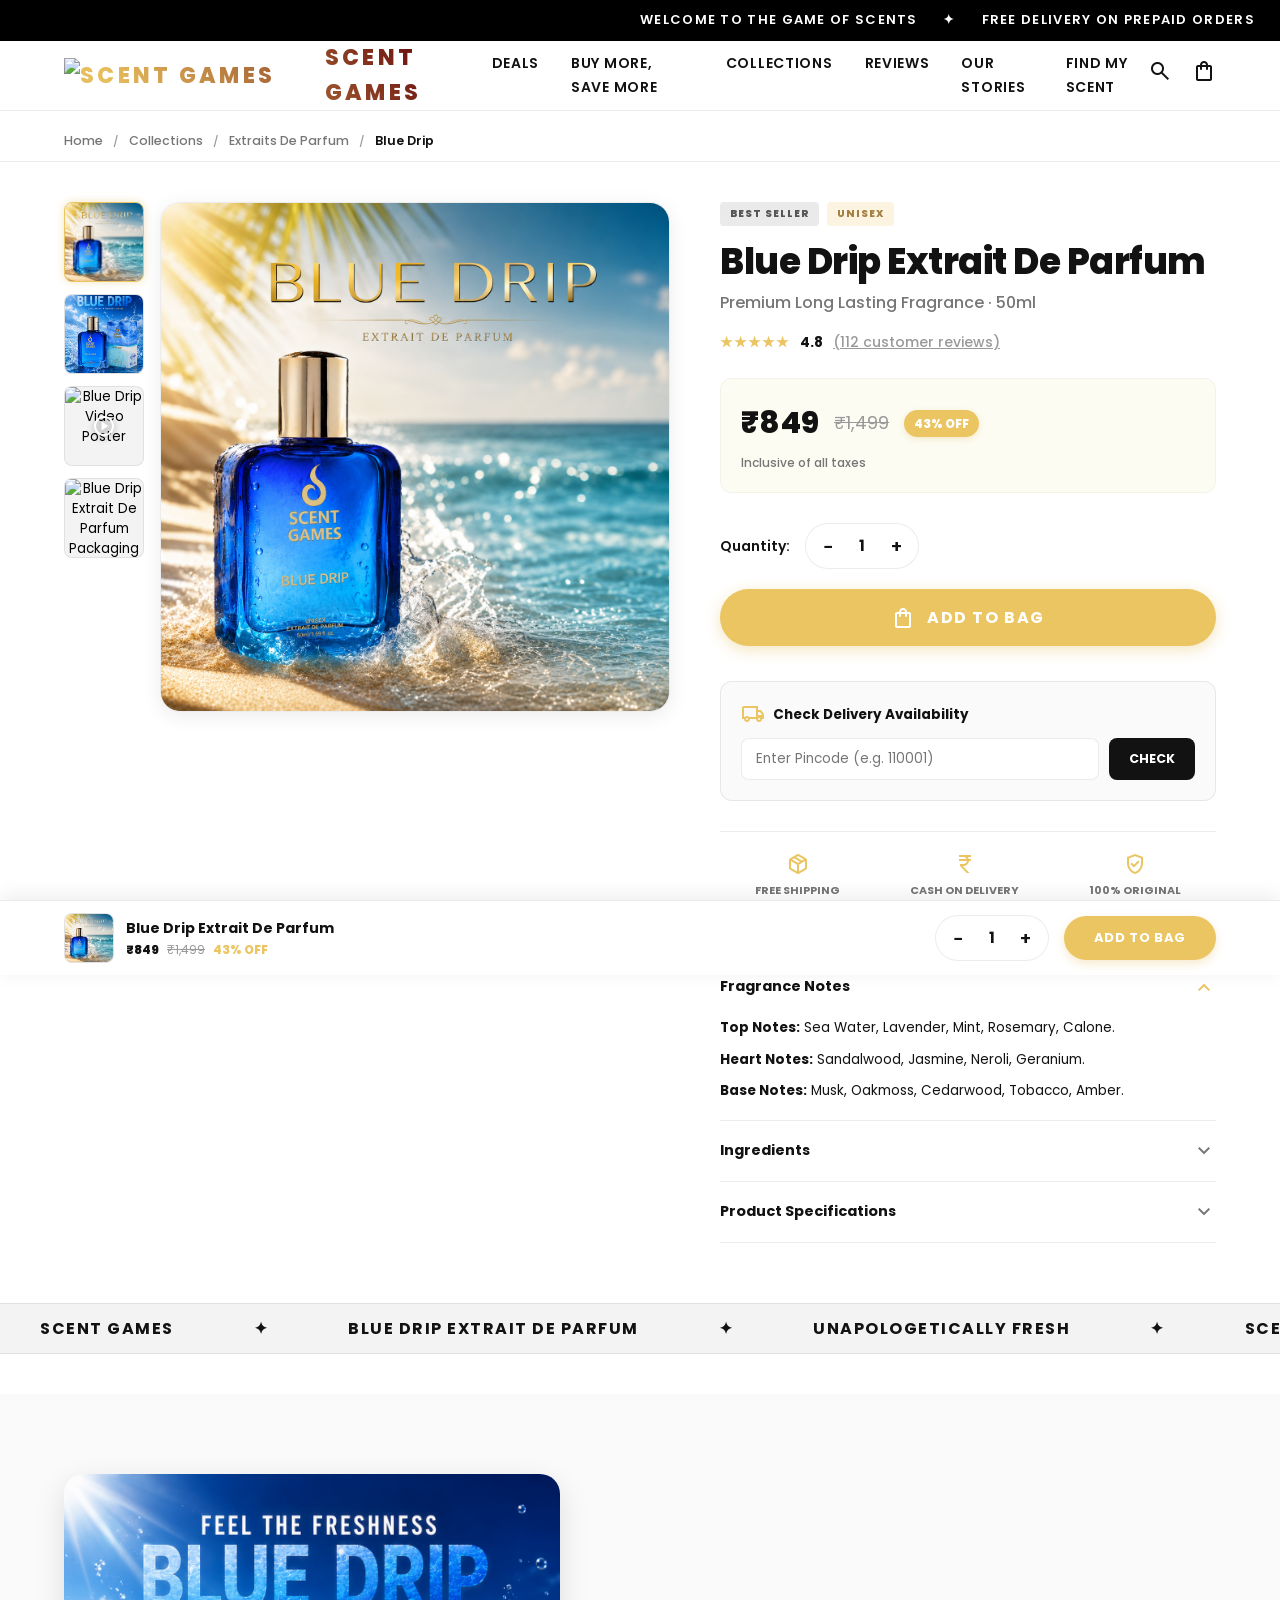
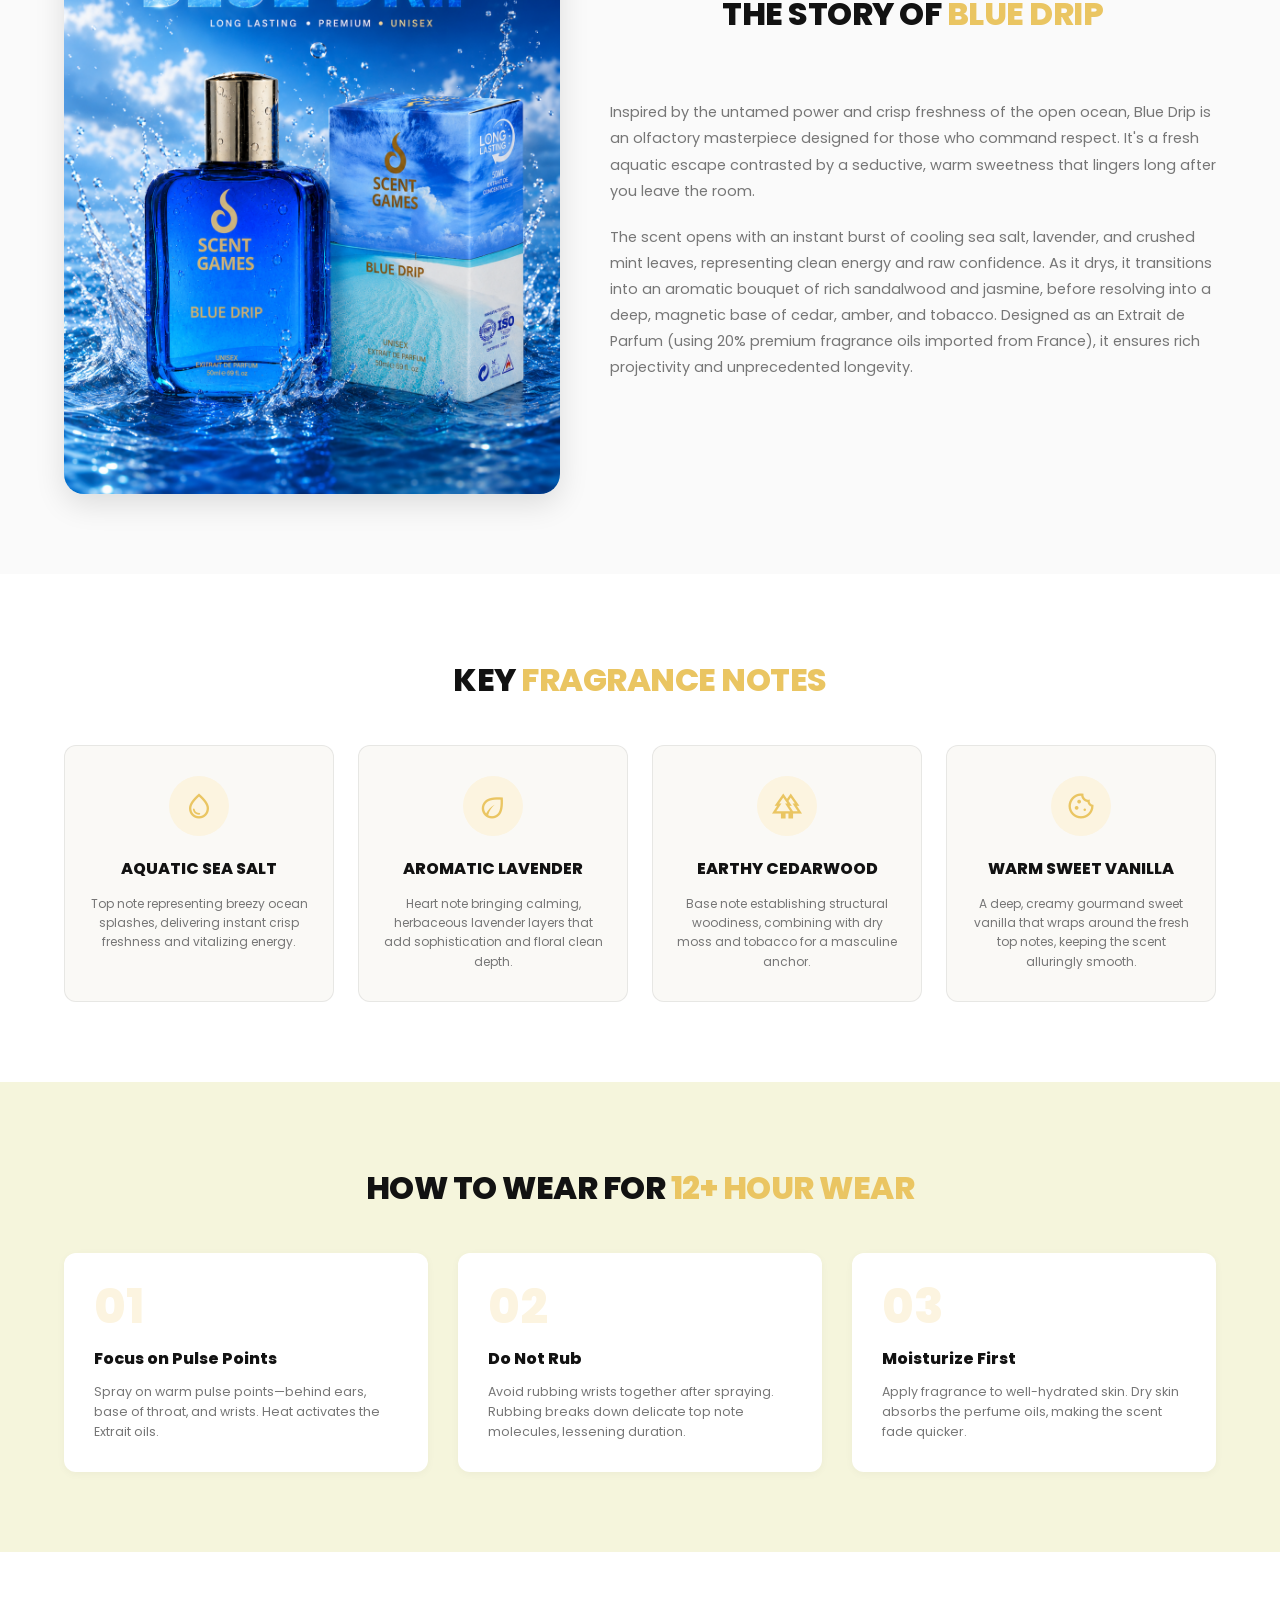
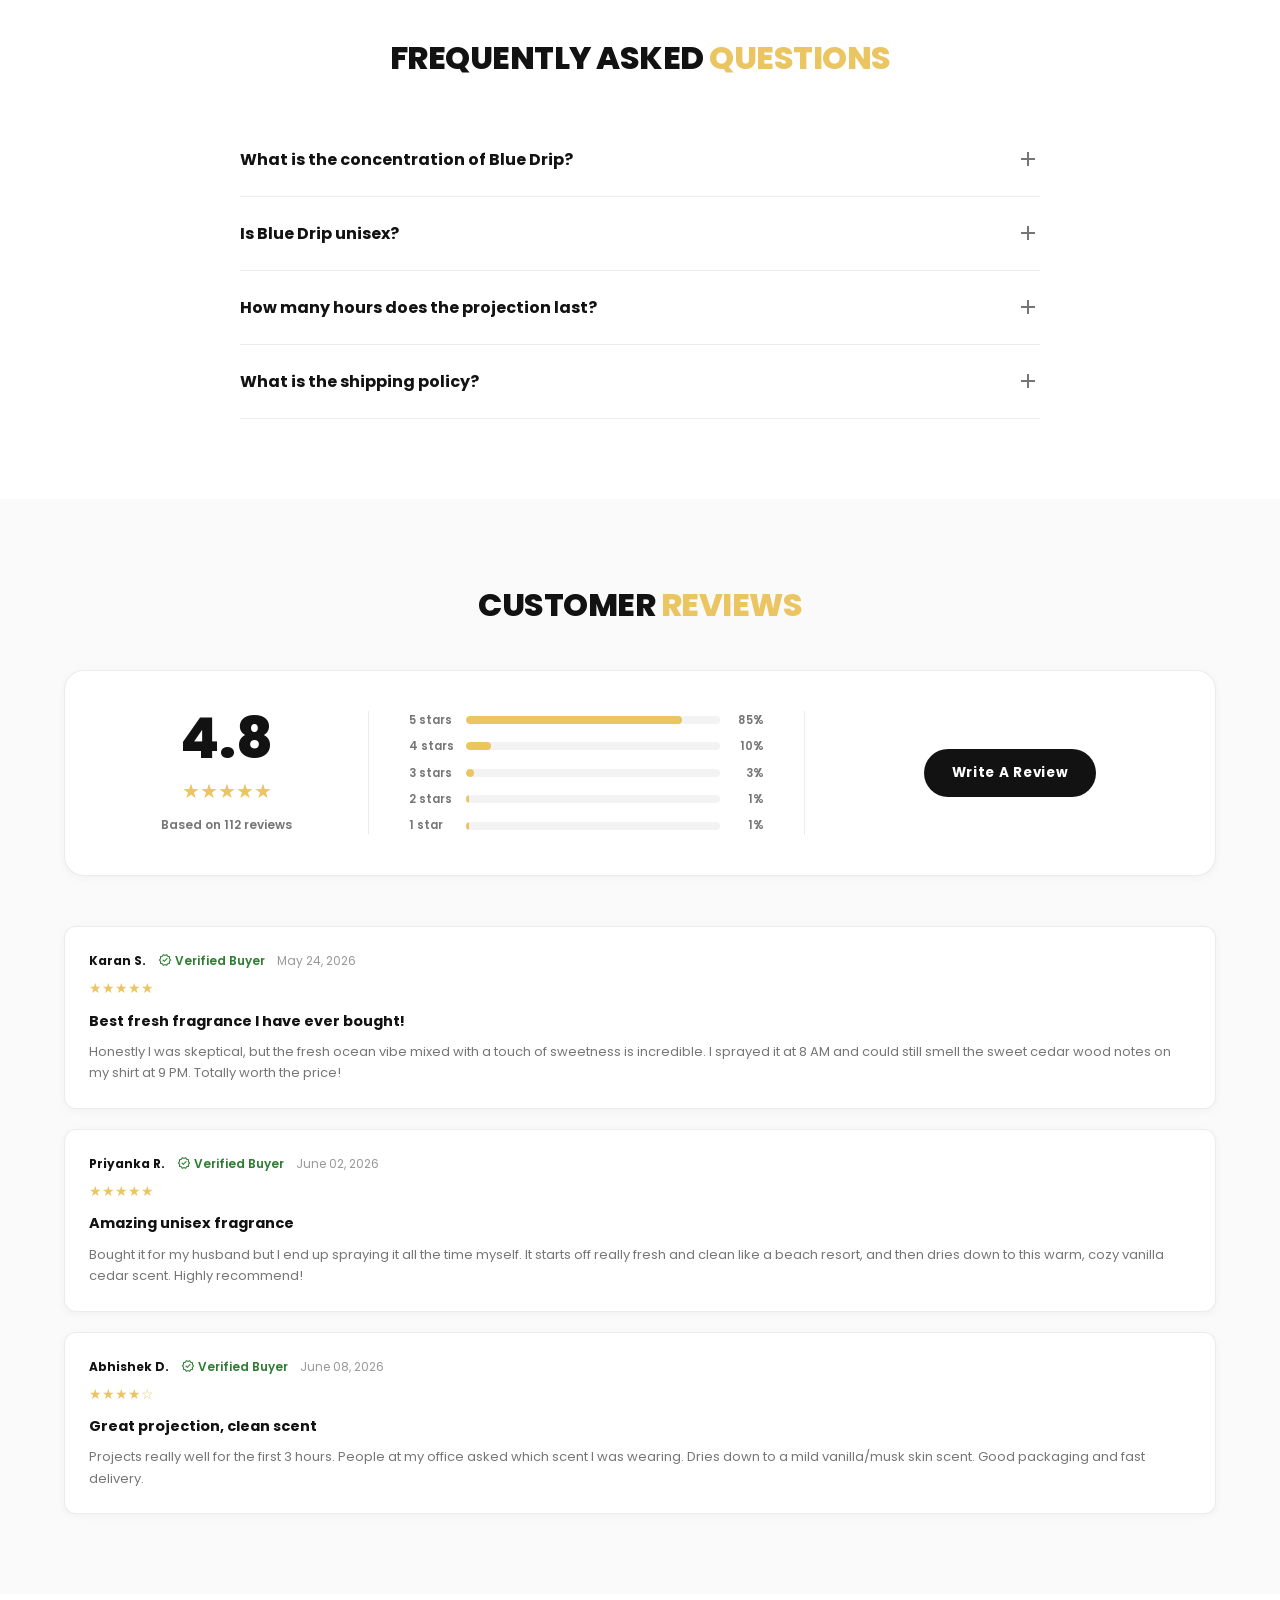
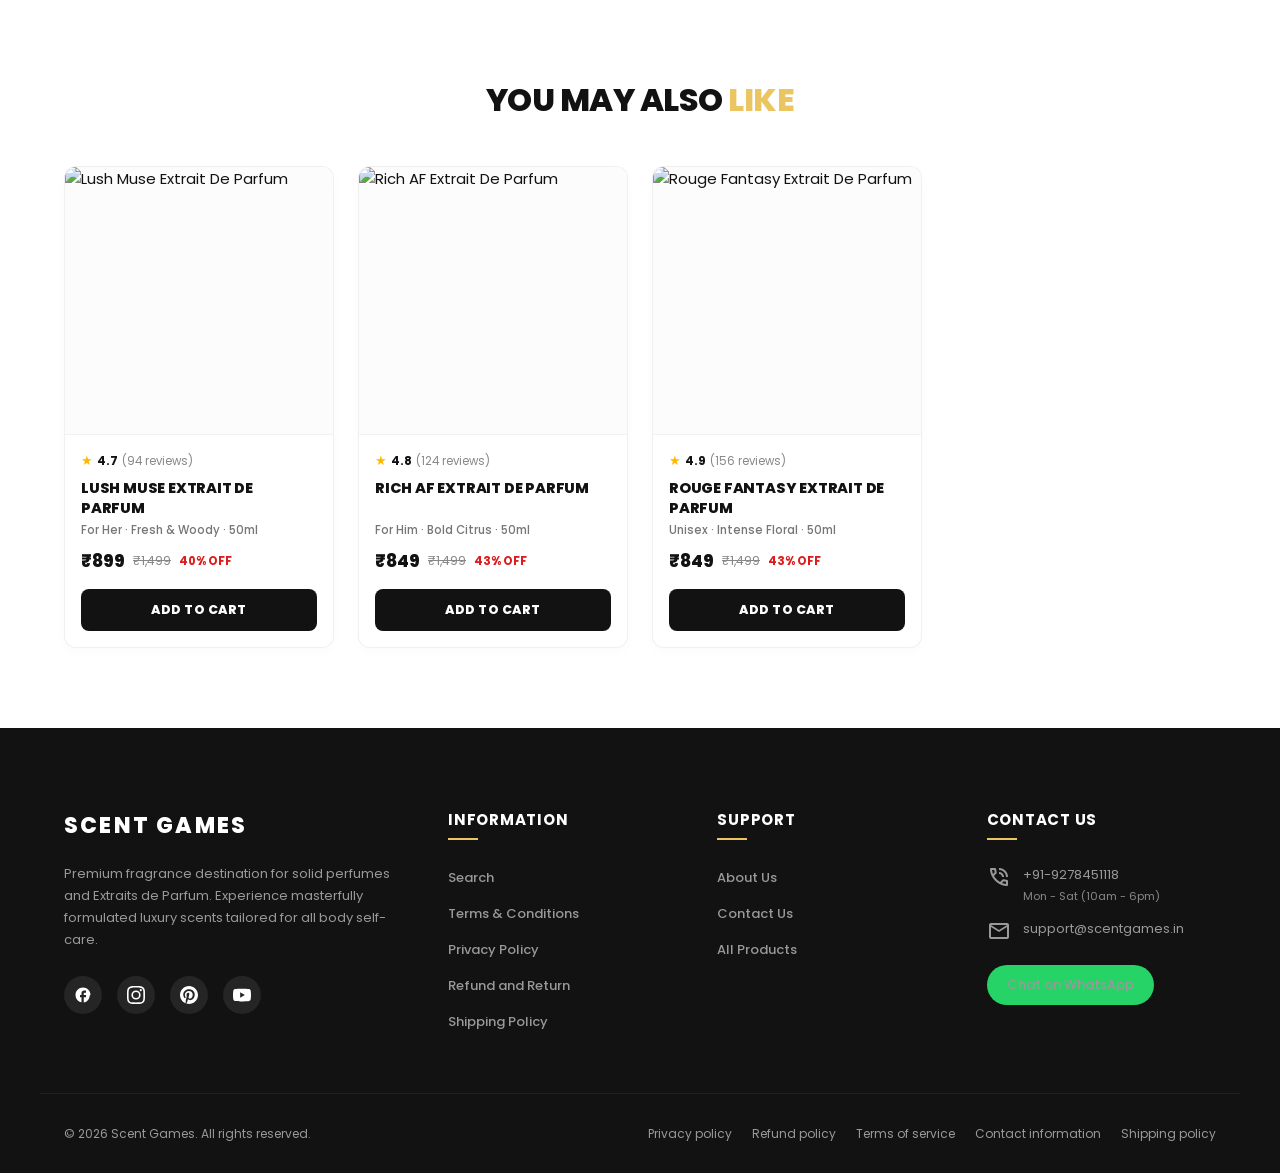
==== product-blue-drip.html @ 9a4683fb "Design individual product page for Blue Drip Extrait De Parfum" ====
<!DOCTYPE html>
<html lang="en">

<head>
  <meta charset="UTF-8">
  <meta name="viewport" content="width=device-width, initial-scale=1.0">
  <meta name="description"
    content="Blue Drip Extrait De Parfum - Fresh, aquatic notes layered on a warm vanilla backdrop. Discover premium unisex fragrances by Scent Games.">
  <title>Blue Drip Extrait De Parfum | Scent Games</title>

  <!-- Favicon -->
  <link rel="icon" type="image/png"
    href="https://scentgames.in/cdn/shop/files/Favicon.png?crop=center&height=32&v=1773319005&width=32">

  <!-- Stylesheets -->
  <link rel="stylesheet" href="index.css">

  <!-- Material Symbols Outlined -->
  <link
    href="https://fonts.googleapis.com/css2?family=Material+Symbols+Outlined:opsz,wght,FILL,GRAD@20..48,100..700,0..1,-50..200"
    rel="stylesheet" />
</head>

<body class="product-page-body">

  <!-- ── ANNOUNCEMENT BAR ─────────────────────────────────────────────────── -->
  <div class="announcement-bar">
    <div class="announcement-marquee">
      Welcome to The Game Of Scents &nbsp;&nbsp;&nbsp;&nbsp; ✦ &nbsp;&nbsp;&nbsp;&nbsp; Free delivery on prepaid orders
      &nbsp;&nbsp;&nbsp;&nbsp; ✦ &nbsp;&nbsp;&nbsp;&nbsp; Shop our Solid Perfumes and Extraits de Parfum now!
    </div>
  </div>

  <!-- ── HEADER ───────────────────────────────────────────────────────────── -->
  <header class="site-header">
    <div class="container header-container">
      <button class="menu-toggle" id="menu-toggle" aria-label="Toggle navigation">☰</button>

      <div class="logo">
        <a href="index.html">
          <img src="https://scentgames.in/cdn/shop/files/LOGO_1.png?v=1768311142" alt="Scent Games Logo"
            class="logo-img">
          Scent Games
        </a>
      </div>

      <nav class="main-nav" id="main-nav">
        <ul>
          <li><a href="index.html#deals" class="nav-link">Deals</a></li>
          <li><a href="index.html#bundle" class="nav-link">Buy More, Save More</a></li>
          <li><a href="index.html#collections" class="nav-link">Collections</a></li>
          <li><a href="index.html#testimonials" class="nav-link">Reviews</a></li>
          <li><a href="index.html#stories" class="nav-link">Our Stories</a></li>
          <li><a href="index.html#scent-finder" class="nav-link">Find My Scent</a></li>
        </ul>
      </nav>

      <div class="header-actions">
        <button class="header-action-btn" id="search-btn" aria-label="Search">
          <span class="material-symbols-outlined">search</span>
        </button>
        <button class="header-action-btn" id="cart-open-btn" aria-label="Open Cart">
          <span class="material-symbols-outlined">shopping_bag</span>
          <span class="cart-count-badge" id="cart-badge" style="display: none;">0</span>
        </button>
      </div>
    </div>
  </header>

  <main id="MainContent">

    <!-- ── BREADCRUMBS ──────────────────────────────────────────────────────── -->
    <div class="breadcrumbs-container">
      <div class="container">
        <ul class="breadcrumbs-list">
          <li><a href="index.html">Home</a></li>
          <li><span class="breadcrumbs-separator">/</span></li>
          <li><a href="index.html#collections">Collections</a></li>
          <li><span class="breadcrumbs-separator">/</span></li>
          <li><a href="index.html#collections">Extraits De Parfum</a></li>
          <li><span class="breadcrumbs-separator">/</span></li>
          <li class="active">Blue Drip</li>
        </ul>
      </div>
    </div>

    <!-- ── PRODUCT HERO SECTION ──────────────────────────────────────────────── -->
    <section class="product-hero-section section">
      <div class="container product-hero-grid">

        <!-- Left & Center: Media Gallery -->
        <div class="product-gallery">
          <!-- Thumbnails list -->
          <div class="gallery-thumbnails" id="gallery-thumbnails">
            <button class="thumbnail-btn active" data-media-type="image" data-src="assets/images/BLUE DRIP PRODUCT IMAGE.png" aria-label="Product Image View 1">
              <img src="assets/images/BLUE DRIP PRODUCT IMAGE.png" alt="Blue Drip Extrait De Parfum Main View">
            </button>
            <button class="thumbnail-btn" data-media-type="image" data-src="assets/images/BLUE DRIP INSTAGRAM.png" aria-label="Product Lifestyle View">
              <img src="assets/images/BLUE DRIP INSTAGRAM.png" alt="Blue Drip Lifestyle Render">
            </button>
            <button class="thumbnail-btn" data-media-type="video" data-src="assets/videos/Scent_Games(BlueDrip)commercial.mp4" aria-label="Product Video View">
              <span class="material-symbols-outlined video-play-badge">play_circle</span>
              <img src="https://scentgames.in/cdn/shop/files/34_400x400_crop_center.jpg?v=1777812440" alt="Blue Drip Video Poster">
            </button>
            <button class="thumbnail-btn" data-media-type="image" data-src="https://scentgames.in/cdn/shop/files/34_400x400_crop_center.jpg?v=1777812440" aria-label="Product Image View 2">
              <img src="https://scentgames.in/cdn/shop/files/34_400x400_crop_center.jpg?v=1777812440" alt="Blue Drip Extrait De Parfum Packaging">
            </button>
          </div>

          <!-- Main display area -->
          <div class="gallery-main-preview" id="gallery-preview-container">
            <img id="gallery-main-img" src="assets/images/BLUE DRIP PRODUCT IMAGE.png" alt="Blue Drip Extrait De Parfum Display">
            <video id="gallery-main-video" src="" muted loop playsinline controls style="display: none;"></video>
          </div>
        </div>

        <!-- Right: Product Purchase Details -->
        <div class="product-buy-details">
          <div class="product-badge-wrap">
            <span class="product-badge-tag">BEST SELLER</span>
            <span class="product-badge-tag product-badge-tag--accent">UNISEX</span>
          </div>

          <h1 class="product-main-title">Blue Drip Extrait De Parfum</h1>
          <p class="product-main-subtitle">Premium Long Lasting Fragrance · 50ml</p>

          <div class="product-rating-summary">
            <span class="stars">★★★★★</span>
            <span class="rating-score">4.8</span>
            <a href="#reviews" class="rating-count">(112 customer reviews)</a>
          </div>

          <div class="product-price-block">
            <div class="price-row">
              <span class="price-current">₹849</span>
              <span class="price-original">₹1,499</span>
              <span class="price-discount-tag">43% OFF</span>
            </div>
            <p class="price-taxes">Inclusive of all taxes</p>
          </div>

          <div class="product-add-actions">
            <div class="product-qty-selector">
              <span class="qty-label">Quantity:</span>
              <div class="quantity-selector">
                <button class="qty-btn" id="qty-dec" aria-label="Decrease quantity">−</button>
                <span class="qty-val" id="qty-value">1</span>
                <button class="qty-btn" id="qty-inc" aria-label="Increase quantity">+</button>
              </div>
            </div>

            <button type="button" class="product-cta-btn" id="main-add-to-bag">
              <span class="material-symbols-outlined">shopping_bag</span>
              <span>ADD TO BAG</span>
            </button>
          </div>

          <!-- Pincode Checker -->
          <div class="pincode-checker-widget">
            <h4 class="pincode-title">
              <span class="material-symbols-outlined">local_shipping</span>
              <span>Check Delivery Availability</span>
            </h4>
            <div class="pincode-input-row">
              <input type="text" id="pincode-input" placeholder="Enter Pincode (e.g. 110001)" maxlength="6" aria-label="Delivery Pincode">
              <button type="button" id="pincode-btn">CHECK</button>
            </div>
            <p class="pincode-feedback" id="pincode-message"></p>
          </div>

          <!-- Trust Badges -->
          <div class="product-trust-badges">
            <div class="trust-badge-item">
              <span class="material-symbols-outlined trust-badge-icon">package_2</span>
              <span class="trust-badge-text">Free Shipping</span>
            </div>
            <div class="trust-badge-item">
              <span class="material-symbols-outlined trust-badge-icon">currency_rupee</span>
              <span class="trust-badge-text">Cash on Delivery</span>
            </div>
            <div class="trust-badge-item">
              <span class="material-symbols-outlined trust-badge-icon">verified_user</span>
              <span class="trust-badge-text">100% Original</span>
            </div>
          </div>

          <!-- Detailed Product Accordions -->
          <div class="product-accordions-group">
            <!-- Accordion 1: Fragrance Profile -->
            <div class="product-accordion-item active" id="acc-profile">
              <button class="accordion-trigger" aria-expanded="true">
                <span>Fragrance Notes</span>
                <span class="material-symbols-outlined accordion-icon">expand_more</span>
              </button>
              <div class="accordion-content">
                <div class="notes-profile-list">
                  <div class="note-layer">
                    <strong>Top Notes:</strong> Sea Water, Lavender, Mint, Rosemary, Calone.
                  </div>
                  <div class="note-layer">
                    <strong>Heart Notes:</strong> Sandalwood, Jasmine, Neroli, Geranium.
                  </div>
                  <div class="note-layer">
                    <strong>Base Notes:</strong> Musk, Oakmoss, Cedarwood, Tobacco, Amber.
                  </div>
                </div>
              </div>
            </div>

            <!-- Accordion 2: Ingredients -->
            <div class="product-accordion-item" id="acc-ingredients">
              <button class="accordion-trigger" aria-expanded="false">
                <span>Ingredients</span>
                <span class="material-symbols-outlined accordion-icon">expand_more</span>
              </button>
              <div class="accordion-content">
                <p>Alcohol Denat., Aqua (Water), Parfum (Fragrance), Linalool, Limonene, Benzyl Salicylate, Alpha-Isomethyl Ionone, Citral, Geraniol, Citronellol, Coumarin. Concentration: 20% Pure Oil Blend.</p>
              </div>
            </div>

            <!-- Accordion 3: Product Details & Specs -->
            <div class="product-accordion-item" id="acc-details">
              <button class="accordion-trigger" aria-expanded="false">
                <span>Product Specifications</span>
                <span class="material-symbols-outlined accordion-icon">expand_more</span>
              </button>
              <div class="accordion-content">
                <table class="specs-table">
                  <tr>
                    <th>Volume</th>
                    <td>50 ml</td>
                  </tr>
                  <tr>
                    <th>Concentration</th>
                    <td>Extrait De Parfum</td>
                  </tr>
                  <tr>
                    <th>Longevity</th>
                    <td>Up to 12 hours (High Projection)</td>
                  </tr>
                  <tr>
                    <th>Formulation</th>
                    <td>Cruelty-Free, Paraben-Free, Imported Fragrance Oils</td>
                  </tr>
                </table>
              </div>
            </div>
          </div>

        </div>

      </div>
    </section>

    <!-- ── INFINITE RUNNING TICKER ─────────────────────────────────────────── -->
    <div class="deals-ticker product-marquee-ticker">
      <div class="deals-ticker__track">
        <span>SCENT GAMES</span>
        <span>✦</span>
        <span>BLUE DRIP EXTRAIT DE PARFUM</span>
        <span>✦</span>
        <span>UNAPOLOGETICALLY FRESH</span>
        <span>✦</span>
        <span>SCENT GAMES</span>
        <span>✦</span>
        <span>BLUE DRIP EXTRAIT DE PARFUM</span>
        <span>✦</span>
        <span>UNAPOLOGETICALLY FRESH</span>
        <span>✦</span>
        <span>SCENT GAMES</span>
        <span>✦</span>
        <span>BLUE DRIP EXTRAIT DE PARFUM</span>
        <span>✦</span>
        <span>UNAPOLOGETICALLY FRESH</span>
      </div>
    </div>

    <!-- ── PRODUCT STORY / DESCRIPTION ──────────────────────────────────────── -->
    <section class="product-story-section section">
      <div class="container story-content-grid">
        <div class="story-image-wrap">
          <img src="assets/images/BLUE DRIP INSTAGRAM.png" alt="Blue Drip Story Inspiration">
        </div>
        <div class="story-text-wrap">
          <h2 class="section-title text-left">THE STORY OF <span class="title-highlight">BLUE DRIP</span></h2>
          <p class="story-p">Inspired by the untamed power and crisp freshness of the open ocean, Blue Drip is an olfactory masterpiece designed for those who command respect. It's a fresh aquatic escape contrasted by a seductive, warm sweetness that lingers long after you leave the room.</p>
          <p class="story-p">The scent opens with an instant burst of cooling sea salt, lavender, and crushed mint leaves, representing clean energy and raw confidence. As it drys, it transitions into an aromatic bouquet of rich sandalwood and jasmine, before resolving into a deep, magnetic base of cedar, amber, and tobacco. Designed as an Extrait de Parfum (using 20% premium fragrance oils imported from France), it ensures rich projectivity and unprecedented longevity.</p>
        </div>
      </div>
    </section>

    <!-- ── KEY NOTES SHOWCASE ────────────────────────────────────────────── -->
    <section class="key-notes-section section">
      <div class="container">
        <h2 class="section-title">KEY <span class="title-highlight">FRAGRANCE NOTES</span></h2>
        <div class="key-notes-grid">
          <!-- Note 1 -->
          <div class="key-note-card">
            <div class="note-icon-wrap">
              <span class="material-symbols-outlined">water_drop</span>
            </div>
            <h3 class="note-title">Aquatic Sea Salt</h3>
            <p class="note-desc">Top note representing breezy ocean splashes, delivering instant crisp freshness and vitalizing energy.</p>
          </div>
          <!-- Note 2 -->
          <div class="key-note-card">
            <div class="note-icon-wrap">
              <span class="material-symbols-outlined">eco</span>
            </div>
            <h3 class="note-title">Aromatic Lavender</h3>
            <p class="note-desc">Heart note bringing calming, herbaceous lavender layers that add sophistication and floral clean depth.</p>
          </div>
          <!-- Note 3 -->
          <div class="key-note-card">
            <div class="note-icon-wrap">
              <span class="material-symbols-outlined">forest</span>
            </div>
            <h3 class="note-title">Earthy Cedarwood</h3>
            <p class="note-desc">Base note establishing structural woodiness, combining with dry moss and tobacco for a masculine anchor.</p>
          </div>
          <!-- Note 4 -->
          <div class="key-note-card">
            <div class="note-icon-wrap">
              <span class="material-symbols-outlined">cookie</span>
            </div>
            <h3 class="note-title">Warm Sweet Vanilla</h3>
            <p class="note-desc">A deep, creamy gourmand sweet vanilla that wraps around the fresh top notes, keeping the scent alluringly smooth.</p>
          </div>
        </div>
      </div>
    </section>

    <!-- ── HOW TO USE & SPRAY GUIDE ────────────────────────────────────────── -->
    <section class="how-to-use-section section">
      <div class="container">
        <h2 class="section-title">HOW TO WEAR FOR <span class="title-highlight">12+ HOUR WEAR</span></h2>
        <div class="how-to-use-grid">
          <div class="step-card">
            <div class="step-number">01</div>
            <h3 class="step-title">Focus on Pulse Points</h3>
            <p class="step-desc">Spray on warm pulse points—behind ears, base of throat, and wrists. Heat activates the Extrait oils.</p>
          </div>
          <div class="step-card">
            <div class="step-number">02</div>
            <h3 class="step-title">Do Not Rub</h3>
            <p class="step-desc">Avoid rubbing wrists together after spraying. Rubbing breaks down delicate top note molecules, lessening duration.</p>
          </div>
          <div class="step-card">
            <div class="step-number">03</div>
            <h3 class="step-title">Moisturize First</h3>
            <p class="step-desc">Apply fragrance to well-hydrated skin. Dry skin absorbs the perfume oils, making the scent fade quicker.</p>
          </div>
        </div>
      </div>
    </section>

    <!-- ── FAQ SECTION ──────────────────────────────────────────────────────── -->
    <section class="product-faq-section section">
      <div class="container">
        <h2 class="section-title">FREQUENTLY ASKED <span class="title-highlight">QUESTIONS</span></h2>

        <div class="product-faq-list">
          <div class="faq-item">
            <button class="faq-trigger">
              <span>What is the concentration of Blue Drip?</span>
              <span class="material-symbols-outlined faq-icon">add</span>
            </button>
            <div class="faq-answer">
              <p>Blue Drip is formulated as an **Extrait De Parfum** containing 20% pure fragrance oils imported from France. This is the highest concentration available, making it far longer-lasting than standard Eau de Toilette (EDT) or Eau de Parfum (EDP).</p>
            </div>
          </div>

          <div class="faq-item">
            <button class="faq-trigger">
              <span>Is Blue Drip unisex?</span>
              <span class="material-symbols-outlined faq-icon">add</span>
            </button>
            <div class="faq-answer">
              <p>Yes, absolutely. Blue Drip features a vibrant aquatic and fresh citrus top layer combined with sweet vanilla and cedarwood bases. This perfect balance makes it extremely versatile and attractive on all genders.</p>
            </div>
          </div>

          <div class="faq-item">
            <button class="faq-trigger">
              <span>How many hours does the projection last?</span>
              <span class="material-symbols-outlined faq-icon">add</span>
            </button>
            <div class="faq-answer">
              <p>Blue Drip has a bold, strong projection for the first 3 to 4 hours, leaving a pleasant scent trail (sillage). After that, it transitions into an intimate, warm skin scent that remains noticeable for up to 12+ hours.</p>
            </div>
          </div>

          <div class="faq-item">
            <button class="faq-trigger">
              <span>What is the shipping policy?</span>
              <span class="material-symbols-outlined faq-icon">add</span>
            </button>
            <div class="faq-answer">
              <p>We provide **free shipping on all prepaid orders** across India. Cash on delivery (COD) is also available. Orders are typically shipped within 24 hours from our warehouse in Uttar Pradesh and delivered in 3 to 7 business days.</p>
            </div>
          </div>
        </div>
      </div>
    </section>

    <!-- ── CUSTOMER REVIEWS ─────────────────────────────────────────────────── -->
    <section class="product-reviews-section section" id="reviews">
      <div class="container">
        <h2 class="section-title">Customer <span class="title-highlight">Reviews</span></h2>

        <div class="reviews-summary-block">
          <div class="reviews-summary-left">
            <h3 class="summary-score">4.8</h3>
            <div class="summary-stars">★★★★★</div>
            <span class="summary-text">Based on 112 reviews</span>
          </div>

          <div class="reviews-summary-center">
            <!-- Histogram -->
            <div class="histogram-row">
              <span class="stars-label">5 stars</span>
              <div class="histogram-bar"><div class="histogram-fill" style="width: 85%;"></div></div>
              <span class="percent-label">85%</span>
            </div>
            <div class="histogram-row">
              <span class="stars-label">4 stars</span>
              <div class="histogram-bar"><div class="histogram-fill" style="width: 10%;"></div></div>
              <span class="percent-label">10%</span>
            </div>
            <div class="histogram-row">
              <span class="stars-label">3 stars</span>
              <div class="histogram-bar"><div class="histogram-fill" style="width: 3%;"></div></div>
              <span class="percent-label">3%</span>
            </div>
            <div class="histogram-row">
              <span class="stars-label">2 stars</span>
              <div class="histogram-bar"><div class="histogram-fill" style="width: 1%;"></div></div>
              <span class="percent-label">1%</span>
            </div>
            <div class="histogram-row">
              <span class="stars-label">1 star</span>
              <div class="histogram-bar"><div class="histogram-fill" style="width: 1%;"></div></div>
              <span class="percent-label">1%</span>
            </div>
          </div>

          <div class="reviews-summary-right">
            <button type="button" class="write-review-btn" onclick="alert('Thank you! Review submissions are currently closed.')">Write A Review</button>
          </div>
        </div>

        <div class="reviews-list">
          <!-- Review 1 -->
          <div class="review-item-card">
            <div class="review-meta">
              <span class="review-author">Karan S.</span>
              <span class="verified-badge"><span class="material-symbols-outlined">verified</span> Verified Buyer</span>
              <span class="review-date">May 24, 2026</span>
            </div>
            <div class="review-stars">★★★★★</div>
            <h4 class="review-title">Best fresh fragrance I have ever bought!</h4>
            <p class="review-body">Honestly I was skeptical, but the fresh ocean vibe mixed with a touch of sweetness is incredible. I sprayed it at 8 AM and could still smell the sweet cedar wood notes on my shirt at 9 PM. Totally worth the price!</p>
          </div>

          <!-- Review 2 -->
          <div class="review-item-card">
            <div class="review-meta">
              <span class="review-author">Priyanka R.</span>
              <span class="verified-badge"><span class="material-symbols-outlined">verified</span> Verified Buyer</span>
              <span class="review-date">June 02, 2026</span>
            </div>
            <div class="review-stars">★★★★★</div>
            <h4 class="review-title">Amazing unisex fragrance</h4>
            <p class="review-body">Bought it for my husband but I end up spraying it all the time myself. It starts off really fresh and clean like a beach resort, and then dries down to this warm, cozy vanilla cedar scent. Highly recommend!</p>
          </div>

          <!-- Review 3 -->
          <div class="review-item-card">
            <div class="review-meta">
              <span class="review-author">Abhishek D.</span>
              <span class="verified-badge"><span class="material-symbols-outlined">verified</span> Verified Buyer</span>
              <span class="review-date">June 08, 2026</span>
            </div>
            <div class="review-stars">★★★★☆</div>
            <h4 class="review-title">Great projection, clean scent</h4>
            <p class="review-body">Projects really well for the first 3 hours. People at my office asked which scent I was wearing. Dries down to a mild vanilla/musk skin scent. Good packaging and fast delivery.</p>
          </div>
        </div>

      </div>
    </section>

    <!-- ── RECOMMENDED / RELATED PRODUCTS ───────────────────────────────────── -->
    <section class="related-products-section section">
      <div class="container">
        <h2 class="section-title">YOU MAY ALSO <span class="title-highlight">LIKE</span></h2>

        <div class="products-grid">
          <!-- Product 1: Lush Muse -->
          <div class="product-card" data-product-id="single-lush-muse">
            <div class="product-card__img-wrap">
              <img src="https://scentgames.in/cdn/shop/files/55_400x400_crop_center.jpg?v=1777812439"
                alt="Lush Muse Extrait De Parfum">
              <img src="assets/images/LUSH MUSE PRODUCT IMAGE.png" alt="Lush Muse Product Image" class="hover-img">
            </div>
            <div class="product-card__details">
              <div class="product-card__rating">
                <span class="star-icon">★</span>
                <span class="rating-value">4.7</span>
                <span class="rating-count">(94 reviews)</span>
              </div>
              <h3 class="product-card__title"><a href="index.html">Lush Muse Extrait De Parfum</a></h3>
              <p class="product-card__subtitle">For Her · Fresh & Woody · 50ml</p>
              <div class="product-card__price-row">
                <span class="price-current">₹899</span>
                <span class="price-original">₹1,499</span>
                <span class="price-discount">40% OFF</span>
              </div>
              <button type="button" class="product-card__add-btn" data-id="single-lush-muse"
                data-title="LUSH MUSE Extrait De Parfum For Her - 50ml" data-price="899"
                data-img="https://scentgames.in/cdn/shop/files/55_400x400_crop_center.jpg?v=1777812439">
                ADD TO CART
              </button>
            </div>
          </div>

          <!-- Product 2: Rich AF -->
          <div class="product-card" data-product-id="single-rich-af">
            <div class="product-card__img-wrap">
              <img src="https://scentgames.in/cdn/shop/files/69_400x400_crop_center.jpg?v=1777812440"
                alt="Rich AF Extrait De Parfum">
              <img src="assets/images/RICH AF PRODUCT IMAGE.png" alt="Rich AF Product Image" class="hover-img">
            </div>
            <div class="product-card__details">
              <div class="product-card__rating">
                <span class="star-icon">★</span>
                <span class="rating-value">4.8</span>
                <span class="rating-count">(124 reviews)</span>
              </div>
              <h3 class="product-card__title"><a href="index.html">Rich AF Extrait De Parfum</a></h3>
              <p class="product-card__subtitle">For Him · Bold Citrus · 50ml</p>
              <div class="product-card__price-row">
                <span class="price-current">₹849</span>
                <span class="price-original">₹1,499</span>
                <span class="price-discount">43% OFF</span>
              </div>
              <button type="button" class="product-card__add-btn" data-id="single-rich-af"
                data-title="Rich AF Extrait De Parfum for Him - 50ml" data-price="849"
                data-img="https://scentgames.in/cdn/shop/files/69_400x400_crop_center.jpg?v=1777812440">
                ADD TO CART
              </button>
            </div>
          </div>

          <!-- Product 3: Rouge Fantasy -->
          <div class="product-card" data-product-id="single-rouge-fantasy">
            <div class="product-card__img-wrap">
              <img src="https://scentgames.in/cdn/shop/files/48_400x400_crop_center.jpg?v=1777812073"
                alt="Rouge Fantasy Extrait De Parfum">
              <img src="assets/images/ROUGE FANTASY PRODUCT IMAGE.png" alt="Rouge Fantasy Product Image" class="hover-img">
            </div>
            <div class="product-card__details">
              <div class="product-card__rating">
                <span class="star-icon">★</span>
                <span class="rating-value">4.9</span>
                <span class="rating-count">(156 reviews)</span>
              </div>
              <h3 class="product-card__title"><a href="index.html">Rouge Fantasy Extrait De Parfum</a></h3>
              <p class="product-card__subtitle">Unisex · Intense Floral · 50ml</p>
              <div class="product-card__price-row">
                <span class="price-current">₹849</span>
                <span class="price-original">₹1,499</span>
                <span class="price-discount">43% OFF</span>
              </div>
              <button type="button" class="product-card__add-btn" data-id="single-rouge-fantasy"
                data-title="Rouge Fantasy Extrait De Parfum for Unisex – 50ml" data-price="849"
                data-img="https://scentgames.in/cdn/shop/files/48_400x400_crop_center.jpg?v=1777812073">
                ADD TO CART
              </button>
            </div>
          </div>
        </div>

      </div>
    </section>

  </main>

  <!-- ── STICKY BOTTOM BUY BAR ────────────────────────────────────────────── -->
  <div class="sticky-bottom-buy-bar" id="sticky-bottom-bar">
    <div class="container sticky-bar-flex">
      <div class="sticky-bar-info">
        <img class="sticky-bar-img" src="assets/images/BLUE DRIP PRODUCT IMAGE.png" alt="Blue Drip Extrait">
        <div class="sticky-bar-meta">
          <h4 class="sticky-bar-title">Blue Drip Extrait De Parfum</h4>
          <div class="sticky-bar-price-row">
            <span class="sticky-price">₹849</span>
            <span class="sticky-original">₹1,499</span>
            <span class="sticky-discount">43% OFF</span>
          </div>
        </div>
      </div>
      <div class="sticky-bar-actions">
        <div class="quantity-selector">
          <button class="qty-btn" id="sticky-qty-dec">−</button>
          <span class="qty-val" id="sticky-qty-value">1</span>
          <button class="qty-btn" id="sticky-qty-inc">+</button>
        </div>
        <button class="sticky-add-btn" id="sticky-add-to-bag">
          ADD TO BAG
        </button>
      </div>
    </div>
  </div>

  <!-- ── CART DRAWER MODAL ────────────────────────────────────────────────── -->
  <div class="cart-drawer-overlay" id="cart-drawer-overlay"></div>

  <div class="cart-drawer" id="cart-drawer">
    <div class="cart-drawer-header">
      <h3 class="cart-drawer-title">Shopping Bag</h3>
      <button class="cart-drawer-close" id="cart-drawer-close">✕</button>
    </div>
    <div class="cart-drawer-body" id="cart-drawer-body">
      <!-- Injected dynamically by index.js -->
    </div>
    <div class="cart-drawer-footer">
      <div class="cart-summary-row">
        <span>Subtotal</span>
        <span class="cart-summary-total" id="cart-subtotal">₹0</span>
      </div>
      <button class="cart-checkout-btn" id="cart-checkout-btn" disabled>Check Out</button>
    </div>
  </div>

  <!-- ── FLOATING SCROLL TO TOP BUTTON ────────────────────────────────────── -->
  <button class="scroll-top-btn" id="scroll-top-btn" aria-label="Scroll to top">↑</button>

  <!-- ── SITE FOOTER ──────────────────────────────────────────────────────── -->
  <footer class="site-footer">
    <div class="container footer-grid">
      <!-- Col 1 -->
      <div class="footer-brand">
        <h2>Scent Games</h2>
        <p>Premium fragrance destination for solid perfumes and Extraits de Parfum. Experience masterfully formulated
          luxury scents tailored for all body self-care.</p>
        <div class="footer-social-links">
          <a href="https://facebook.com/ownthemoment" target="_blank" rel="noopener" class="footer-social-icon"
            aria-label="Facebook">
            <svg xmlns="http://www.w3.org/2000/svg" viewBox="0 0 24 24" width="18" height="18" fill="currentColor">
              <path
                d="M22 12c0-5.52-4.48-10-10-10S2 6.48 2 12c0 4.84 3.44 8.87 8 9.8V15H8v-3h2V9.5C10 7.57 11.57 6 13.5 6H16v3h-2c-.55 0-1 .45-1 1v2h3v3h-3v6.95c4.56-.93 8-4.96 8-9.75z" />
            </svg>
          </a>
          <a href="https://www.instagram.com/social.scentgames/" target="_blank" rel="noopener"
            class="footer-social-icon" aria-label="Instagram">
            <svg xmlns="http://www.w3.org/2000/svg" viewBox="0 0 24 24" width="18" height="18" fill="currentColor">
              <path
                d="M12 2.163c3.204 0 3.584.012 4.85.07 3.252.148 4.771 1.691 4.919 4.919.058 1.265.069 1.645.069 4.849 0 3.205-.012 3.584-.069 4.849-.149 3.225-1.664 4.771-4.919 4.919-1.266.058-1.644.07-4.85.07-3.204 0-3.584-.012-4.849-.07-3.26-.149-4.771-1.699-4.919-4.92-.058-1.265-.07-1.644-.07-4.849 0-3.204.013-3.583.07-4.849.149-3.227 1.664-4.771 4.919-4.919 1.266-.057 1.645-.069 4.849-.069zM12 0C8.741 0 8.333.014 7.053.072 2.695.272.273 2.69.073 7.051.014 8.333 0 8.741 0 12c0 3.259.014 3.668.072 4.948.2 4.358 2.618 6.78 6.98 6.98 1.281.058 1.689.072 4.948.072 3.259 0 3.668-.014 4.948-.072 4.354-.2 6.782-2.618 6.979-6.98.059-1.28.073-1.689.073-4.948 0-3.259-.014-3.667-.072-4.947-.196-4.354-2.617-6.78-6.979-6.98C15.668.014 15.259 0 12 0zm0 5.838a6.162 6.162 0 1 0 0 12.324 6.162 6.162 0 0 0 0-12.324zM12 16a4 4 0 1 1 0-8 4 4 0 0 1 0 8zm6.406-11.845a1.44 1.44 0 1 0 0 2.881 1.44 1.44 0 0 0 0-2.881z" />
            </svg>
          </a>
          <a href="https://pinterest.com/scentgames" target="_blank" rel="noopener" class="footer-social-icon"
            aria-label="Pinterest">
            <svg xmlns="http://www.w3.org/2000/svg" viewBox="0 0 24 24" width="18" height="18" fill="currentColor">
              <path
                d="M12.017 0C5.396 0 .029 5.367.029 11.987c0 5.079 3.158 9.41 7.61 11.162-.105-.949-.199-2.403.041-3.439.219-.937 1.406-5.957 1.406-5.957s-.359-.72-.359-1.781c0-1.663.967-2.907 2.17-2.907 1.025 0 1.522.771 1.522 1.697 0 1.03-.656 2.576-.996 4.009-.282 1.199.599 2.176 1.777 2.176 2.133 0 3.771-2.254 3.771-5.509 0-2.881-2.07-4.896-5.029-4.896-3.425 0-5.437 2.569-5.437 5.226 0 1.034.398 2.143.896 2.746.098.12.112.224.083.339-.09.378-.293 1.196-.332 1.357-.052.211-.172.256-.398.15-1.493-.695-2.427-2.874-2.427-4.631 0-3.773 2.742-7.237 7.901-7.237 4.148 0 7.37 2.956 7.37 6.903 0 4.122-2.599 7.44-6.208 7.44-1.213 0-2.353-.63-2.744-1.372l-.747 2.844c-.269 1.028-1.002 2.318-1.494 3.119C9.77 23.882 10.875 24 12.017 24c6.621 0 11.983-5.367 11.983-11.987C24 5.367 18.638 0 12.017 0z" />
            </svg>
          </a>
          <a href="https://www.youtube.com/@ScentGames" target="_blank" rel="noopener" class="footer-social-icon"
            aria-label="YouTube">
            <svg xmlns="http://www.w3.org/2000/svg" viewBox="0 0 24 24" width="18" height="18" fill="currentColor">
              <path
                d="M23.498 6.163a3.003 3.003 0 0 0-2.11-2.11C19.518 3.5 12 3.5 12 3.5s-7.518 0-9.388.553a3.003 3.003 0 0 0-2.11 2.11C0 8.033 0 12 0 12s0 3.967.502 5.837a3.003 3.003 0 0 0 2.11 2.11c1.87.553 9.388.553 9.388.553s7.518 0 9.388-.553a3.003 3.003 0 0 0 2.11-2.11C24 15.967 24 12 24 12s0-3.967-.502-5.837zM9.545 15.568V8.432L15.818 12l-6.273 3.568z" />
            </svg>
          </a>
        </div>
      </div>
      <!-- Col 2 -->
      <div class="footer-col">
        <h3>Information</h3>
        <ul class="footer-links">
          <li><a href="index.html#bundle">Search</a></li>
          <li><a href="index.html#home">Terms & Conditions</a></li>
          <li><a href="index.html#home">Privacy Policy</a></li>
          <li><a href="index.html#home">Refund and Return</a></li>
          <li><a href="#" onclick="openShippingModal(event)">Shipping Policy</a></li>
        </ul>
      </div>
      <!-- Col 3 -->
      <div class="footer-col">
        <h3>Support</h3>
        <ul class="footer-links">
          <li><a href="index.html#home">About Us</a></li>
          <li><a href="index.html#home">Contact Us</a></li>
          <li><a href="index.html#collections">All Products</a></li>
        </ul>
      </div>
      <!-- Col 4 -->
      <div class="footer-col">
        <h3>Contact Us</h3>
        <ul class="footer-links">
          <li class="footer-contact-item">
            <span class="material-symbols-outlined">phone_in_talk</span>
            <span>+91-9278451118<br><span style="font-size: 1.1rem; color: #888;">Mon - Sat (10am - 6pm)</span></span>
          </li>
          <li class="footer-contact-item">
            <span class="material-symbols-outlined">mail</span>
            <span>support@scentgames.in</span>
          </li>
          <li>
            <a href="https://wa.me/919278451118?text=Hi%20there!%20%F0%9F%91%8B%20Welcome%20to%20Scent%20Games.%20Need%20help%20with%20shopping%20or%20your%20order?%20We%E2%80%99ve%20got%20you%20covered."
              target="_blank" rel="noopener" class="footer-whatsapp-btn">
              Chat on WhatsApp
            </a>
          </li>
        </ul>
      </div>
    </div>

    <div class="container footer-bottom">
      <p>&copy; 2026 Scent Games. All rights reserved.</p>
      <div class="footer-bottom-links">
        <a href="index.html#home">Privacy policy</a>
        <a href="index.html#home">Refund policy</a>
        <a href="index.html#home">Terms of service</a>
        <a href="index.html#home">Contact information</a>
        <a href="#" onclick="openShippingModal(event)">Shipping policy</a>
      </div>
    </div>
  </footer>

  <!-- ── SHIPPING POLICY MODAL ──────────────────────────────────────────── -->
  <div class="policy-modal-overlay" id="shipping-modal-overlay" onclick="closeShippingModal()"></div>
  <div class="policy-modal" id="shipping-modal" role="dialog" aria-modal="true" aria-labelledby="shipping-modal-title">
    <div class="policy-modal__inner">
      <button class="policy-modal__close" onclick="closeShippingModal()" aria-label="Close Shipping Policy">✕</button>
      <h2 class="policy-modal__title" id="shipping-modal-title">Shipping Policy</h2>
      <div class="policy-modal__body">
        <p>Purchases are shipped from our warehouse in <strong>Kanpur, Uttar Pradesh – India</strong>, by courier.
          Please allow the following number of days from receipt of your order.</p>
        <p><strong>India Wide – 3 to 7 business days</strong></p>
        <p>Order deliveries will be made between <strong>9am – 8pm Monday – Saturday</strong>. Goods will need to be
          signed for upon delivery. If you cannot be there to sign for your delivery please suggest an alternative i.e.
          a family member, colleague, neighbor, etc.</p>
        <p>Scent Games takes <strong>no responsibility</strong> for goods signed by an alternative person.</p>
        <p>Scent Games is <strong>not responsible for damage after delivery</strong>.</p>
        <p>All claims for shortages or damages must be reported to customer service <strong>on the day of
            delivery</strong>. Shipping and handling rates may vary based on product, packaging, size, volume, type and
          other considerations. The shipping and handling charges are given at the time of check out and consumers will
          know about this before making payments.</p>
      </div>
    </div>
  </div>

  <!-- Javascript -->
  <script src="index.js"></script>
  <script src="product.js"></script>
</body>

</html>
---- index.css ----
@import url('https://fonts.googleapis.com/css2?family=Poppins:ital,wght@0,300;0,400;0,500;0,600;0,700;0,800;1,400;1,700&display=swap');

/* ── DESIGN TOKENS & VARIABLES ────────────────────────────────────────── */
:root {
  --font-family: 'Poppins', sans-serif;

  /* Color Palette */
  --color-bg-primary: #ffffff;
  --color-bg-secondary: #f5f5dc;
  /* Dual Bundle original background */
  --color-bg-tertiary: #f3f3f3;
  --color-bg-dark: #121212;
  --color-text-primary: #121212;
  --color-text-muted: #767676;
  --color-text-light: #999999;
  --color-text-white: #ffffff;

  --color-accent-purple: hsl(44, 76%, 65%);
  --color-accent-red: #690e0e;
  --color-accent-bright-red: #dd1d1d;

  --gradient-accent: linear-gradient(54deg, #e7be5d 14%, rgba(105, 14, 14, 1) 85%);
  --gradient-dark: linear-gradient(180deg, rgba(18, 18, 18, 0) 0%, rgba(18, 18, 18, 0.85) 100%);

  --border-color: rgba(18, 18, 18, 0.08);
  --border-radius-sm: 8px;
  --border-radius-md: 12px;
  --border-radius-lg: 20px;
  --border-radius-full: 50%;

  --shadow-sm: 0 2px 8px rgba(0, 0, 0, 0.04);
  --shadow-md: 0 4px 20px rgba(0, 0, 0, 0.08);
  --shadow-lg: 0 10px 30px rgba(0, 0, 0, 0.12);

  --transition-fast: 0.2s cubic-bezier(0.4, 0, 0.2, 1);
  --transition-normal: 0.3s cubic-bezier(0.4, 0, 0.2, 1);
  --transition-slow: 0.5s cubic-bezier(0.4, 0, 0.2, 1);

  --header-height: 70px;
}

/* ── BASE & GLOBAL STYLES ─────────────────────────────────────────────── */
* {
  box-sizing: border-box;
  margin: 0;
  padding: 0;
}

html {
  font-size: 62.5%;
  /* 1rem = 10px */
  scroll-behavior: smooth;
}

body {
  font-family: var(--font-family);
  font-size: 1.5rem;
  line-height: 1.6;
  color: var(--color-text-primary);
  background-color: var(--color-bg-primary);
  overflow-x: hidden;
}

img,
video {
  max-width: 100%;
  height: auto;
  display: block;
}

a {
  color: inherit;
  text-decoration: none;
  transition: var(--transition-fast);
}

button {
  font-family: inherit;
  border: none;
  background: none;
  cursor: pointer;
  outline: none;
}

.container {
  max-width: 1200px;
  margin: 0 auto;
  padding: 0 24px;
}

.section {
  padding: 80px 0;
}

.section-title {
  font-size: 3.2rem;
  font-weight: 800;
  text-align: center;
  margin-bottom: 40px;
  text-transform: uppercase;
  letter-spacing: -0.5px;
  position: relative;
}

.title-highlight {
  color: var(--color-accent-purple);
  position: relative;
  display: inline-block;
}

/* Helper Utility Classes */
.flex {
  display: flex;
}

.flex-align-center {
  align-items: center;
}

.flex-justify-between {
  justify-content: space-between;
}

.flex-justify-center {
  justify-content: center;
}

.grid {
  display: grid;
}

.text-center {
  text-align: center;
}

.hidden {
  display: none !important;
}

.desktop-hidden {
  display: none !important;
}

@media (max-width: 768px) {
  .mobile-hidden {
    display: none !important;
  }

  .desktop-hidden {
    display: block !important;
  }
}

/* ── ANNOUNCEMENT BAR ─────────────────────────────────────────────────── */
.announcement-bar {
  /* background-color: var(--color-bg-dark); */
  background-color: black;
  color: var(--color-text-white);
  text-align: center;
  font-size: 1.3rem;
  font-weight: 600;
  padding: 10px 20px;
  letter-spacing: 0.1em;
  text-transform: uppercase;
  overflow: hidden;
  position: relative;
  z-index: 101;
}

.announcement-marquee {
  display: inline-block;
  white-space: nowrap;
  animation: marquee 20s linear infinite;
  padding-left: 50%;
}

@keyframes marquee {
  0% {
    transform: translate3d(0, 0, 0);
  }

  100% {
    transform: translate3d(-100%, 0, 0);
  }
}

/* ── HEADER ───────────────────────────────────────────────────────────── */
.site-header {
  height: var(--header-height);
  background-color: rgba(255, 255, 255, 0.85);
  backdrop-filter: blur(10px);
  -webkit-backdrop-filter: blur(10px);
  border-bottom: 1px solid var(--border-color);
  position: sticky;
  top: 0;
  z-index: 100;
  transition: var(--transition-normal);
}

.header-container {
  display: flex;
  align-items: center;
  justify-content: space-between;
  height: 100%;
}

.menu-toggle {
  display: none;
  font-size: 2.4rem;
}

.logo a {
  font-size: 2.2rem;
  font-weight: 800;
  letter-spacing: 0.15em;
  text-transform: uppercase;
  background: var(--gradient-accent);
  -webkit-background-clip: text;
  -webkit-text-fill-color: transparent;
  display: flex;
  align-items: center;
  gap: 8px;
}

.logo-img {
  height: 35px;
  width: auto;
}

.main-nav ul {
  display: flex;
  list-style: none;
  gap: 32px;
}

.nav-link {
  font-size: 1.4rem;
  font-weight: 600;
  text-transform: uppercase;
  letter-spacing: 0.05em;
  position: relative;
  padding: 8px 0;
}

.nav-link::after {
  content: '';
  position: absolute;
  bottom: 0;
  left: 0;
  width: 0;
  height: 2px;
  background-color: var(--color-accent-purple);
  transition: var(--transition-fast);
}

.nav-link:hover::after,
.nav-link.active::after {
  width: 100%;
}

.header-actions {
  display: flex;
  align-items: center;
  gap: 20px;
}

.header-action-btn {
  font-size: 2rem;
  color: var(--color-text-primary);
  transition: var(--transition-fast);
  position: relative;
}

.header-action-btn:hover {
  color: var(--color-accent-purple);
  transform: translateY(-2px);
}

.cart-count-badge {
  position: absolute;
  top: -8px;
  right: -8px;
  background-color: var(--color-accent-purple);
  color: var(--color-text-white);
  font-size: 1rem;
  font-weight: 700;
  width: 18px;
  height: 18px;
  border-radius: var(--border-radius-full);
  display: flex;
  align-items: center;
  justify-content: center;
}

/* ── HERO SLIDESHOW ───────────────────────────────────────────────────── */

.hero-slider {
  position: relative;
  height: calc(100vh - var(--header-height) - 40px);
  min-height: 500px;
  background-color: var(--color-bg-dark);
  overflow: hidden;
}

.hero-slide {
  position: absolute;
  top: 0;
  left: 0;
  width: 100%;
  height: 100%;
  display: flex;
  align-items: center;
  justify-content: center;
  opacity: 0;
  visibility: hidden;
  transition: opacity 1s ease-in-out, visibility 1s ease-in-out;
}

.hero-slide.active {
  opacity: 1;
  visibility: visible;
}

.hero-image-container {
  position: absolute;
  top: 0;
  left: 0;
  width: 100%;
  height: 100%;
  z-index: 1;
}

.hero-image-container::after {
  content: '';
  position: absolute;
  top: 0;
  left: 0;
  width: 100%;
  height: 100%;
  background: rgba(0, 0, 0, 0.4);
  z-index: 2;
}

.hero-image-container img {
  width: 100%;
  height: 100%;
  object-fit: cover;
}

.hero-video-container {
  position: absolute;
  top: 0;
  left: 0;
  width: 100%;
  height: 100%;
  z-index: 1;
}

.hero-video-container::after {
  content: '';
  position: absolute;
  top: 0;
  left: 0;
  width: 100%;
  height: 100%;
  background: rgba(0, 0, 0, 0.1);
  z-index: 2;
}

.hero-video {
  width: 100%;
  height: 100%;
  object-fit: cover;
  filter: brightness(1.15) contrast(1.05);
  /* Boosts brightness and contrast for enhanced clarity */
}

/* Slider Controls */
.hero-nav-btn {
  position: absolute;
  top: 50%;
  transform: translateY(-50%);
  width: 54px;
  height: 54px;
  border-radius: var(--border-radius-full);
  background-color: rgba(255, 255, 255, 0.08);
  backdrop-filter: blur(40px);
  -webkit-backdrop-filter: blur(40px);
  border: 1px solid rgba(255, 255, 255, 0.15);
  color: var(--color-text-white);
  font-size: 2.8rem;
  line-height: 1;
  display: flex;
  align-items: center;
  justify-content: center;
  cursor: pointer;
  z-index: 10;
  transition: all var(--transition-normal);
  user-select: none;
}

.hero-nav-btn:hover {
  background-color: var(--color-accent-purple);
  border-color: var(--color-accent-purple);
  box-shadow: 0 4px 15px rgba(109, 56, 139, 0.4);
  transform: translateY(-50%) scale(1.08);
}

.hero-nav-btn:active {
  transform: translateY(-50%) scale(0.95);
}

.hero-nav-btn--prev {
  left: 30px;
  padding-right: 3px;
  /* visual center alignment */
}

.hero-nav-btn--next {
  right: 30px;
  padding-left: 3px;
  /* visual center alignment */
}

/* Dots Indicators */
.hero-dots {
  position: absolute;
  bottom: 30px;
  left: 50%;
  transform: translateX(-50%);
  display: flex;
  gap: 12px;
  z-index: 10;
}

.hero-dot {
  width: 12px;
  height: 12px;
  border-radius: var(--border-radius-full);
  background-color: rgba(255, 255, 255, 0.35);
  cursor: pointer;
  transition: all var(--transition-normal);
}

.hero-dot:hover {
  background-color: rgba(255, 255, 255, 0.7);
}

.hero-dot.active {
  width: 32px;
  border-radius: 10px;
  background-color: var(--color-accent-purple);
  box-shadow: 0 0 10px rgba(109, 56, 139, 0.5);
}

@media (max-width: 768px) {
  .hero-nav-btn {
    width: 44px;
    height: 44px;
    font-size: 2.2rem;
  }

  .hero-nav-btn--prev {
    left: 15px;
  }

  .hero-nav-btn--next {
    right: 15px;
  }

  .hero-dots {
    bottom: 20px;
  }
}

.hero-content {
  position: relative;
  z-index: 3;
  text-align: center;
  color: var(--color-text-white);
  max-width: 800px;
  padding: 0 24px;
}

.hero-content h2 {
  font-size: 5.2rem;
  font-weight: 800;
  line-height: 1.1;
  margin-bottom: 20px;
  text-transform: uppercase;
  letter-spacing: -1px;
  text-shadow: 0 4px 12px rgba(0, 0, 0, 0.3);
  opacity: 0;
  transform: translateY(30px);
  transition: transform 0.8s ease, opacity 0.8s ease;
}

.hero-slide.active .hero-content h2 {
  opacity: 1;
  transform: translateY(0);
}

.hero-content p {
  font-size: 1.8rem;
  font-weight: 400;
  margin-bottom: 35px;
  opacity: 0;
  transform: translateY(30px);
  transition: transform 0.8s ease 0.2s, opacity 0.8s ease 0.2s;
  text-shadow: 0 2px 6px rgba(0, 0, 0, 0.3);
}

.hero-slide.active .hero-content p {
  opacity: 1;
  transform: translateY(0);
}

.hero-btn {
  display: inline-block;
  padding: 16px 40px;
  font-size: 1.4rem;
  font-weight: 700;
  text-transform: uppercase;
  letter-spacing: 0.1em;
  background-color: var(--color-accent-purple);
  color: var(--color-text-white);
  border-radius: 50px;
  box-shadow: 0 4px 15px rgba(109, 56, 139, 0.4);
  opacity: 0;
  transform: translateY(30px);
  transition: transform 0.8s ease 0.4s, opacity 0.8s ease 0.4s, background-color var(--transition-fast), transform var(--transition-fast);
}

.hero-slide.active .hero-btn {
  opacity: 1;
  transform: translateY(0);
}

.hero-btn:hover {
  background-color: #552770;
  transform: translateY(-3px) scale(1.02);
}

/* ── FEATURE LIST (feature-type1) ────────────────────────────────────── */
.features-section {
  background-color: var(--color-bg-primary);
  border-bottom: 1px solid var(--border-color);
  padding: 24px 0;
}

.features-grid {
  display: grid;
  grid-template-columns: repeat(4, 1fr);
  gap: 20px;
}

.feature-item {
  display: flex;
  flex-direction: column;
  align-items: center;
  text-align: center;
  padding: 8px;
  transition: var(--transition-normal);
}

.feature-item:hover {
  transform: translateY(-3px);
}

.feature-img-wrapper {
  width: 44px;
  height: 44px;
  margin-bottom: 8px;
  border-radius: var(--border-radius-full);
  overflow: hidden;
  background: var(--color-bg-tertiary);
  display: flex;
  align-items: center;
  justify-content: center;
  box-shadow: var(--shadow-sm);
}

.feature-img-wrapper img {
  width: 100%;
  height: 100%;
  object-fit: cover;
}

.feature-title {
  font-size: 1.25rem;
  font-weight: 700;
  text-transform: uppercase;
  margin-bottom: 4px;
  letter-spacing: 0.05em;
  color: var(--color-text-primary);
}

.feature-desc {
  font-size: 1.1rem;
  color: var(--color-text-muted);
  font-weight: 500;
}

/* ── DUAL BUNDLE BUILDER ─────────────────────────────────────────────── */
.bundle-section {
  background-color: var(--color-bg-secondary);
}

.sg-dual__track {
  display: grid;
  grid-template-columns: 1fr 1fr;
  gap: 30px;
  max-width: 1100px;
  margin: 0 auto;
}

.sg-dual__panel {
  background: var(--color-bg-primary);
  border: 0.5px solid rgba(0, 0, 0, 0.1);
  border-radius: var(--border-radius-lg);
  overflow: hidden;
  position: relative;
  box-shadow: var(--shadow-md);
  display: flex;
  flex-direction: column;
}

.sg-dual__panel-tag {
  position: absolute;
  top: 20px;
  right: 20px;
  font-size: 1rem;
  font-weight: 700;
  letter-spacing: 1.5px;
  text-transform: uppercase;
  padding: 5px 14px;
  border-radius: 20px;
}

.sg-dual__panel-tag--her {
  background: #fce8f0;
  color: #b02060;
}

.sg-dual__panel-tag--him {
  background: #e8eef8;
  color: #1a3a7a;
}

.sg-bundle__top {
  padding: 24px 24px 18px;
  border-bottom: 0.5px solid rgba(0, 0, 0, 0.08);
}

.sg-bundle__title {
  font-size: 2.2rem;
  font-weight: 800;
  color: #111;
  line-height: 1.1;
  letter-spacing: -0.5px;
  margin: 0 0 12px;
  padding-right: 60px;
}

.sg-bundle__price-badge {
  display: inline-flex;
  align-items: center;
  gap: 8px;
  border: 1.5px solid #111;
  border-radius: 50px;
  padding: 6px 18px;
  margin-bottom: 8px;
}

.sg-bundle__price-text {
  font-size: 1.7rem;
  font-weight: 700;
  color: #111;
}

.sg-bundle__price-sub {
  font-size: 1.1rem;
  color: var(--color-text-muted);
}

.sg-bundle__perks {
  font-size: 1.1rem;
  color: var(--color-text-muted);
  margin: 0;
  font-weight: 500;
}

.sg-bundle__slots-wrap {
  padding: 16px 24px;
  border-bottom: 0.5px solid rgba(0, 0, 0, 0.08);
  background-color: rgba(248, 247, 241, 0.4);
}

.sg-bundle__slots {
  display: flex;
  align-items: center;
  justify-content: center;
  gap: 10px;
  margin-bottom: 8px;
}

.sg-bundle__slot {
  flex: 1;
  height: 80px;
  max-width: 80px;
  border-radius: 10px;
  border: 1.5px dashed rgba(0, 0, 0, 0.18);
  background: #f9f9f9;
  display: flex;
  align-items: center;
  justify-content: center;
  position: relative;
  overflow: hidden;
  transition: border-color 0.2s, background 0.2s;
}

.sg-bundle__slot.sg-filled {
  border-style: solid;
  border-color: #111;
  background: #fff;
  box-shadow: var(--shadow-sm);
}

.sg-bundle__slot-placeholder {
  font-size: 2.2rem;
  color: rgba(0, 0, 0, 0.2);
  line-height: 1;
  font-weight: 300;
}

.sg-bundle__slot-img {
  width: 100%;
  height: 100%;
  object-fit: contain;
  display: none;
}

.sg-bundle__slot.sg-filled .sg-bundle__slot-img {
  display: block;
}

.sg-bundle__slot-remove {
  display: none;
  position: absolute;
  top: 4px;
  right: 4px;
  width: 18px;
  height: 18px;
  border-radius: 50%;
  background: rgba(0, 0, 0, 0.65);
  color: #fff;
  border: none;
  font-size: 8px;
  cursor: pointer;
  align-items: center;
  justify-content: center;
  padding: 0;
  line-height: 1;
  z-index: 2;
  transition: background var(--transition-fast);
}

.sg-bundle__slot-remove:hover {
  background: rgba(0, 0, 0, 0.85);
}

.sg-bundle__slot.sg-filled .sg-bundle__slot-remove {
  display: flex;
}

.sg-bundle__conn {
  font-size: 1.8rem;
  color: rgba(0, 0, 0, 0.2);
  flex-shrink: 0;
}

.sg-bundle__count {
  font-size: 1.1rem;
  color: var(--color-text-light);
  text-align: center;
  margin: 0;
  font-weight: 600;
}

.sg-bundle__products {
  display: grid;
  grid-template-columns: repeat(2, 1fr);
  flex-grow: 1;
}

.sg-bundle__prod {
  padding: 16px 12px;
  border-bottom: 0.5px solid rgba(0, 0, 0, 0.08);
  cursor: pointer;
  display: flex;
  flex-direction: column;
  align-items: center;
  gap: 8px;
  transition: background 0.15s;
  -webkit-tap-highlight-color: transparent;
}

.sg-bundle__prod:nth-child(odd) {
  border-right: 0.5px solid rgba(0, 0, 0, 0.08);
}

.sg-bundle__prod:nth-last-child(-n+2) {
  border-bottom: none;
}

.sg-bundle__prod:hover {
  background: #fafafa;
}

.sg-bundle__prod.sg-selected {
  background: #fdfcfa;
}

.sg-bundle__img-wrap {
  width: 72px;
  height: 72px;
  border-radius: 12px;
  overflow: hidden;
  background: #f0f0f0;
  position: relative;
  flex-shrink: 0;
  border: 1px solid rgba(0, 0, 0, 0.05);
}

.sg-bundle__img-wrap img {
  width: 100%;
  height: 100%;
  object-fit: cover;
  display: block;
  transition: opacity 0.4s ease;
}

.sg-bundle__img-wrap .hover-img {
  position: absolute;
  top: 0;
  left: 0;
  opacity: 0;
  z-index: 1;
}

.sg-bundle__prod:hover .sg-bundle__img-wrap img:first-child:nth-last-child(2) {
  opacity: 0;
}

.sg-bundle__prod:hover .sg-bundle__img-wrap .hover-img {
  opacity: 1;
}

.sg-bundle__check-badge {
  position: absolute;
  top: 4px;
  right: 4px;
  width: 18px;
  height: 18px;
  border-radius: 50%;
  background: var(--color-accent-purple);
  display: none;
  align-items: center;
  justify-content: center;
  box-shadow: 0 2px 5px rgba(0, 0, 0, 0.2);
}

.sg-bundle__check-badge svg {
  width: 10px;
  height: 10px;
  stroke: #fff;
  stroke-width: 2.5px;
  stroke-linecap: round;
  stroke-linejoin: round;
  fill: none;
}

.sg-bundle__prod.sg-selected .sg-bundle__check-badge {
  display: flex;
}

.sg-bundle__prod-name {
  font-size: 1.15rem;
  font-weight: 700;
  color: #111;
  text-align: center;
  line-height: 1.3;
  margin: 0;
}

.sg-bundle__prod-note {
  font-size: 1rem;
  color: var(--color-text-muted);
  text-align: center;
  margin: 0;
  font-weight: 500;
}

.sg-bundle__prod-add {
  font-size: 1rem;
  font-weight: 700;
  padding: 5px 16px;
  border-radius: 50px;
  border: 1px solid rgba(0, 0, 0, 0.15);
  background: #fff;
  color: #111;
  cursor: pointer;
  transition: all 0.15s;
}

.sg-bundle__prod:hover .sg-bundle__prod-add {
  background: #111;
  color: #fff;
  border-color: #111;
}

.sg-bundle__prod.sg-selected .sg-bundle__prod-add {
  background: var(--color-accent-purple);
  color: #fff;
  border-color: var(--color-accent-purple);
}

.sg-bundle__footer {
  padding: 18px 24px 24px;
  display: flex;
  flex-direction: column;
  gap: 10px;
  background-color: var(--color-bg-primary);
}

.sg-bundle__cta {
  width: 100%;
  padding: 14px;
  border-radius: 50px;
  font-size: 1.3rem;
  font-weight: 700;
  cursor: pointer;
  text-align: center;
  text-decoration: none;
  display: block;
  transition: opacity 0.2s, transform 0.1s;
  box-sizing: border-box;
}

.sg-bundle__cta--primary {
  background: #111;
  color: #fff;
  border: none;
  box-shadow: 0 4px 10px rgba(0, 0, 0, 0.15);
}

.sg-bundle__cta--primary:disabled {
  background: #d0d0d0;
  color: #fff;
  cursor: not-allowed;
  transform: none;
  box-shadow: none;
}

.sg-bundle__cta--secondary {
  background: transparent;
  color: #111;
  border: 1.5px solid #111;
}

.sg-bundle__cta--secondary:hover {
  background: rgba(18, 18, 18, 0.03);
}

/* ── FORMULATED WORLDWIDE ────────────────────────────────────────────── */
.formulated-section {
  background-color: var(--color-bg-primary);
  border-bottom: 1px solid var(--border-color);
  text-align: center;
}

.formulated-grid {
  display: flex;
  justify-content: center;
  gap: 80px;
  margin-top: 40px;
}

.formulated-item {
  display: flex;
  flex-direction: column;
  align-items: center;
  width: 150px;
  cursor: pointer;
  transition: transform 0.3s cubic-bezier(0.4, 0, 0.2, 1);
}

.formulated-item:hover {
  transform: translateY(-5px);
}

.formulated-icon-wrap {
  width: 120px;
  height: 80px;
  margin-bottom: 15px;
  border-radius: var(--border-radius-sm);
  overflow: hidden;
  box-shadow: var(--shadow-sm);
  transition: box-shadow 0.3s ease;
}

.formulated-icon-wrap img {
  width: 100%;
  height: 100%;
  object-fit: cover;
  transition: transform 0.3s cubic-bezier(0.4, 0, 0.2, 1);
}

.formulated-item:hover .formulated-icon-wrap {
  box-shadow: var(--shadow-md);
}

.formulated-item:hover .formulated-icon-wrap img {
  transform: scale(1.1);
}

.formulated-name {
  font-size: 1.5rem;
  font-weight: 700;
  text-transform: uppercase;
  letter-spacing: 0.05em;
  color: var(--color-text-primary);
  transition: color 0.3s cubic-bezier(0.4, 0, 0.2, 1), letter-spacing 0.3s cubic-bezier(0.4, 0, 0.2, 1), text-shadow 0.3s cubic-bezier(0.4, 0, 0.2, 1);
}

.formulated-item:hover .formulated-name {
  color: var(--color-accent-purple);
  letter-spacing: 0.08em;
  text-shadow: 0 2px 8px rgba(109, 56, 139, 0.2);
}

/* ── LOVE STORIES (Instagram Stories Carousel) ───────────────────────── */
.stories-section {
  background-color: var(--color-bg-primary);
  border-bottom: 1px solid var(--border-color);
}

.stories-carousel {
  display: flex;
  justify-content: center;
  gap: 30px;
  overflow-x: auto;
  padding: 10px 0;
  scrollbar-width: none;
  /* Hide scrollbar Firefox */
}

.stories-carousel::-webkit-scrollbar {
  display: none;
  /* Hide scrollbar Chrome/Safari */
}

.story-avatar-btn {
  display: flex;
  flex-direction: column;
  align-items: center;
  gap: 10px;
  transition: transform var(--transition-fast);
}

.story-avatar-btn:hover {
  transform: scale(1.05);
}

.story-border {
  width: 84px;
  height: 84px;
  border-radius: var(--border-radius-full);
  background: linear-gradient(45deg, #f09433 0%, #e6683c 25%, #dc2743 50%, #cc2366 75%, #bc1888 100%);
  padding: 3px;
  display: flex;
  align-items: center;
  justify-content: center;
}

.story-img-container {
  width: 100%;
  height: 100%;
  border-radius: var(--border-radius-full);
  border: 3px solid #fff;
  overflow: hidden;
  background-color: #eee;
}

.story-img-container img {
  width: 100%;
  height: 100%;
  object-fit: cover;
}

.story-name {
  font-size: 1.2rem;
  font-weight: 600;
  color: var(--color-text-primary);
}

/* Immersive Stories Modal */
.stories-modal {
  position: fixed;
  top: 0;
  left: 0;
  width: 100%;
  height: 100%;
  background-color: rgba(0, 0, 0, 0.95);
  z-index: 1000;
  display: none;
  /* Flex when open */
  align-items: center;
  justify-content: center;
}

.stories-modal.active {
  display: flex;
}

.story-modal-container {
  position: relative;
  width: 100%;
  max-width: 420px;
  height: 100%;
  max-height: 750px;
  background-color: #000;
  border-radius: var(--border-radius-md);
  overflow: hidden;
  box-shadow: var(--shadow-lg);
  display: flex;
  flex-direction: column;
}

@media (max-width: 480px) {
  .story-modal-container {
    max-height: 100%;
    border-radius: 0;
  }
}

.story-modal-media-wrapper {
  position: relative;
  width: 100%;
  height: 100%;
}

.story-modal-media-wrapper video {
  width: 100%;
  height: 100%;
  object-fit: cover;
}

.story-modal-overlay {
  position: absolute;
  top: 0;
  left: 0;
  width: 100%;
  height: 100%;
  z-index: 2;
  display: flex;
  flex-direction: column;
  justify-content: space-between;
  padding: 20px;
  background: linear-gradient(180deg, rgba(0, 0, 0, 0.6) 0%, rgba(0, 0, 0, 0) 20%, rgba(0, 0, 0, 0) 80%, rgba(0, 0, 0, 0.6) 100%);
}

.story-progress-bar-container {
  display: flex;
  gap: 5px;
  width: 100%;
  margin-bottom: 12px;
}

.story-progress-bar {
  flex: 1;
  height: 3px;
  background-color: rgba(255, 255, 255, 0.35);
  border-radius: 2px;
  overflow: hidden;
}

.story-progress-fill {
  height: 100%;
  width: 0;
  background-color: var(--color-text-white);
  transition: width 0.1s linear;
}

.story-modal-header {
  display: flex;
  align-items: center;
  justify-content: space-between;
}

.story-author-info {
  display: flex;
  align-items: center;
  gap: 10px;
  color: var(--color-text-white);
}

.story-author-img {
  width: 36px;
  height: 36px;
  border-radius: var(--border-radius-full);
  border: 1.5px solid var(--color-text-white);
  overflow: hidden;
}

.story-author-img img {
  width: 100%;
  height: 100%;
  object-fit: cover;
}

.story-author-name {
  font-size: 1.3rem;
  font-weight: 700;
  text-shadow: 0 1px 3px rgba(0, 0, 0, 0.5);
}

.story-controls {
  display: flex;
  align-items: center;
  gap: 15px;
  color: var(--color-text-white);
  font-size: 1.8rem;
}

.story-control-btn {
  color: var(--color-text-white);
  opacity: 0.85;
  transition: opacity var(--transition-fast);
}

.story-control-btn:hover {
  opacity: 1;
}

/* Invisible navigation zones for tapping */
.story-nav-zone {
  position: absolute;
  top: 70px;
  bottom: 0;
  width: 50%;
  z-index: 1;
  cursor: pointer;
}

.story-nav-zone--prev {
  left: 0;
}

.story-nav-zone--next {
  right: 0;
}

.story-modal-close {
  position: absolute;
  top: 20px;
  right: -50px;
  color: var(--color-text-white);
  font-size: 2.8rem;
  cursor: pointer;
  z-index: 1001;
  background: none;
  border: none;
  opacity: 0.8;
  transition: opacity var(--transition-fast);
}

.story-modal-close:hover {
  opacity: 1;
}

@media (max-width: 600px) {
  .story-modal-close {
    right: 20px;
    top: 50px;
  }
}

/* ── COLLECTION LIST ─────────────────────────────────────────────────── */
.collections-section {
  background-color: var(--color-bg-tertiary);
}

.collections-grid {
  display: grid;
  grid-template-columns: repeat(3, 1fr);
  gap: 30px;
}

.collection-card {
  position: relative;
  height: 400px;
  border-radius: var(--border-radius-md);
  overflow: hidden;
  box-shadow: var(--shadow-md);
  cursor: pointer;
}

.collection-img {
  width: 100%;
  height: 100%;
  object-fit: cover;
  transition: transform var(--transition-slow);
}

.collection-card::after {
  content: '';
  position: absolute;
  top: 0;
  left: 0;
  width: 100%;
  height: 100%;
  background: var(--gradient-dark);
  z-index: 1;
}

.collection-info {
  position: absolute;
  bottom: 30px;
  left: 30px;
  right: 30px;
  z-index: 2;
  color: var(--color-text-white);
}

.collection-name {
  font-size: 2.4rem;
  font-weight: 800;
  text-transform: uppercase;
  margin-bottom: 10px;
  letter-spacing: -0.5px;
}

.collection-btn {
  display: inline-flex;
  align-items: center;
  gap: 8px;
  font-size: 1.2rem;
  font-weight: 700;
  text-transform: uppercase;
  letter-spacing: 0.1em;
  border-bottom: 2px solid var(--color-text-white);
  padding-bottom: 4px;
}

.collection-card:hover .collection-img {
  transform: scale(1.08);
}

/* ── FACEBOOK TESTIMONIALS ────────────────────────────────────────────── */
.testimonials-section {
  background-color: var(--color-bg-primary);
}

.testimonials-grid {
  display: grid;
  grid-template-columns: repeat(3, 1fr);
  gap: 30px;
}

.fb-testimonial-card {
  background: #ffffff;
  border: 1px solid var(--border-color);
  border-radius: var(--border-radius-md);
  box-shadow: var(--shadow-sm);
  padding: 20px;
  display: flex;
  flex-direction: column;
}

.fb-post-header {
  display: flex;
  align-items: center;
  margin-bottom: 15px;
}

.fb-author-avatar {
  width: 42px;
  height: 42px;
  border-radius: var(--border-radius-full);
  overflow: hidden;
  background-color: var(--color-accent-purple);
  color: var(--color-text-white);
  display: flex;
  align-items: center;
  justify-content: center;
  font-weight: 700;
  font-size: 1.6rem;
  margin-right: 12px;
  box-shadow: var(--shadow-sm);
}

.fb-author-details {
  flex-grow: 1;
}

.fb-author-name {
  font-weight: 700;
  font-size: 1.4rem;
  color: #1c1e21;
}

.fb-post-time {
  font-size: 1.1rem;
  color: var(--color-text-muted);
  font-weight: 500;
}

.fb-post-options {
  color: var(--color-text-light);
  font-size: 1.6rem;
}

.fb-post-body {
  font-size: 1.35rem;
  color: #1c1e21;
  line-height: 1.5;
  margin-bottom: 15px;
  flex-grow: 1;
}

.fb-post-reactions {
  display: flex;
  align-items: center;
  justify-content: space-between;
  border-top: 1px solid rgba(0, 0, 0, 0.05);
  border-bottom: 1px solid rgba(0, 0, 0, 0.05);
  padding: 10px 0;
  margin-bottom: 10px;
}

.fb-reaction-icons {
  display: flex;
  align-items: center;
  gap: 12px;
  font-size: 1.2rem;
  font-weight: 600;
  color: var(--color-text-muted);
}

.fb-reaction-badge {
  display: inline-flex;
  align-items: center;
  justify-content: center;
  width: 18px;
  height: 18px;
  border-radius: var(--border-radius-full);
  color: #fff;
  font-size: 1rem;
}

.fb-reaction-badge--like {
  background-color: #1877f2;
}

.fb-reaction-badge--love {
  background-color: #f02849;
}

.fb-post-stats {
  font-size: 1.2rem;
  color: var(--color-text-muted);
  font-weight: 500;
}

.fb-action-buttons {
  display: grid;
  grid-template-columns: repeat(3, 1fr);
  gap: 5px;
}

.fb-action-btn {
  display: flex;
  align-items: center;
  justify-content: center;
  gap: 8px;
  padding: 8px;
  color: var(--color-text-muted);
  font-size: 1.25rem;
  font-weight: 600;
  border-radius: 4px;
  transition: background-color var(--transition-fast);
}

.fb-action-btn:hover {
  background-color: var(--color-bg-tertiary);
  color: #1c1e21;
}

/* ── CART DRAWER ──────────────────────────────────────────────────────── */
.cart-drawer-overlay {
  position: fixed;
  top: 0;
  left: 0;
  width: 100%;
  height: 100%;
  background-color: rgba(0, 0, 0, 0.5);
  backdrop-filter: blur(4px);
  z-index: 998;
  opacity: 0;
  visibility: hidden;
  transition: opacity var(--transition-normal), visibility var(--transition-normal);
}

.cart-drawer-overlay.active {
  opacity: 1;
  visibility: visible;
}

.cart-drawer {
  position: fixed;
  top: 0;
  right: -450px;
  width: 100%;
  max-width: 420px;
  height: 100%;
  background-color: var(--color-bg-primary);
  box-shadow: var(--shadow-lg);
  z-index: 999;
  display: flex;
  flex-direction: column;
  transition: right var(--transition-normal);
}

.cart-drawer.active {
  right: 0;
}

.cart-drawer-header {
  padding: 24px;
  border-bottom: 1px solid var(--border-color);
  display: flex;
  align-items: center;
  justify-content: space-between;
}

.cart-drawer-title {
  font-size: 1.8rem;
  font-weight: 800;
  text-transform: uppercase;
}

.cart-drawer-close {
  font-size: 2.2rem;
  color: var(--color-text-primary);
  transition: transform var(--transition-fast);
}

.cart-drawer-close:hover {
  transform: rotate(90deg);
}

.cart-drawer-body {
  flex-grow: 1;
  overflow-y: auto;
  padding: 24px;
}

.cart-empty-message {
  display: flex;
  flex-direction: column;
  align-items: center;
  justify-content: center;
  height: 100%;
  text-align: center;
}

.cart-empty-icon {
  font-size: 5rem;
  color: var(--color-text-light);
  margin-bottom: 15px;
}

.cart-empty-message p {
  color: var(--color-text-muted);
  margin-bottom: 20px;
}

.cart-continue-btn {
  display: inline-block;
  padding: 12px 28px;
  font-size: 1.3rem;
  font-weight: 700;
  background-color: var(--color-accent-purple);
  color: var(--color-text-white);
  border-radius: 50px;
  text-transform: uppercase;
}

.cart-continue-btn:hover {
  background-color: #552770;
}

/* Cart Items Styling */
.cart-items-list {
  display: flex;
  flex-direction: column;
  gap: 20px;
}

.cart-item {
  display: flex;
  gap: 15px;
  padding-bottom: 20px;
  border-bottom: 1px solid var(--border-color);
}

.cart-item-img {
  width: 80px;
  height: 80px;
  border-radius: 8px;
  overflow: hidden;
  background-color: var(--color-bg-tertiary);
  border: 1px solid rgba(0, 0, 0, 0.05);
}

.cart-item-img img {
  width: 100%;
  height: 100%;
  object-fit: cover;
}

.cart-item-details {
  flex-grow: 1;
  display: flex;
  flex-direction: column;
  justify-content: space-between;
}

.cart-item-title {
  font-size: 1.3rem;
  font-weight: 700;
  line-height: 1.3;
  color: var(--color-text-primary);
  margin-bottom: 4px;
}

.cart-item-bundle-contents {
  font-size: 1rem;
  color: var(--color-text-muted);
  margin-bottom: 8px;
}

.cart-item-row {
  display: flex;
  align-items: center;
  justify-content: space-between;
}

.quantity-selector {
  display: flex;
  align-items: center;
  border: 1px solid rgba(18, 18, 18, 0.15);
  border-radius: 6px;
  overflow: hidden;
}

.qty-btn {
  width: 28px;
  height: 28px;
  display: flex;
  align-items: center;
  justify-content: center;
  font-size: 1.4rem;
  font-weight: 600;
  color: var(--color-text-primary);
  background: var(--color-bg-primary);
  transition: background var(--transition-fast);
}

.qty-btn:hover {
  background-color: var(--color-bg-tertiary);
}

.qty-val {
  width: 32px;
  text-align: center;
  font-size: 1.2rem;
  font-weight: 700;
}

.cart-item-price {
  font-size: 1.35rem;
  font-weight: 700;
}

.cart-item-remove-btn {
  font-size: 1.2rem;
  color: var(--color-text-muted);
  font-weight: 500;
  border-bottom: 1px dashed var(--color-text-muted);
  align-self: flex-start;
  margin-top: 4px;
}

.cart-item-remove-btn:hover {
  color: var(--color-accent-purple);
  border-bottom-color: var(--color-accent-purple);
}

.cart-drawer-footer {
  padding: 24px;
  border-top: 1px solid var(--border-color);
  background-color: var(--color-bg-tertiary);
}

.cart-summary-row {
  display: flex;
  align-items: center;
  justify-content: space-between;
  margin-bottom: 15px;
  font-size: 1.4rem;
  font-weight: 600;
}

.cart-summary-total {
  font-size: 1.8rem;
  font-weight: 800;
  color: var(--color-text-primary);
}

.cart-checkout-btn {
  width: 100%;
  padding: 16px;
  background-color: var(--color-text-primary);
  color: var(--color-text-white);
  font-size: 1.4rem;
  font-weight: 700;
  border-radius: 50px;
  text-transform: uppercase;
  letter-spacing: 0.05em;
  box-shadow: var(--shadow-md);
  transition: all var(--transition-fast);
}

.cart-checkout-btn:hover {
  background-color: var(--color-accent-purple);
  transform: translateY(-2px);
}

/* ── FOOTER ───────────────────────────────────────────────────────────── */
.site-footer {
  background-color: var(--color-bg-dark);
  color: var(--color-text-white);
  padding: 80px 0 30px;
}

.footer-grid {
  display: grid;
  grid-template-columns: 1.5fr repeat(3, 1fr);
  gap: 40px;
  margin-bottom: 60px;
}

.footer-brand h2 {
  font-size: 2.2rem;
  font-weight: 800;
  text-transform: uppercase;
  margin-bottom: 20px;
  letter-spacing: 0.1em;
}

.footer-brand p {
  color: var(--color-text-light);
  font-size: 1.3rem;
  line-height: 1.7;
  margin-bottom: 25px;
}

.footer-social-links {
  display: flex;
  gap: 15px;
}

.footer-social-icon {
  width: 38px;
  height: 38px;
  border-radius: var(--border-radius-full);
  background-color: rgba(255, 255, 255, 0.08);
  display: flex;
  align-items: center;
  justify-content: center;
  font-size: 1.6rem;
  color: var(--color-text-white);
  transition: all var(--transition-fast);
}

.footer-social-icon:hover {
  background-color: var(--color-accent-purple);
  transform: translateY(-3px);
}

.footer-col h3 {
  font-size: 1.5rem;
  font-weight: 700;
  text-transform: uppercase;
  margin-bottom: 25px;
  letter-spacing: 0.05em;
  position: relative;
  padding-bottom: 8px;
}

.footer-col h3::after {
  content: '';
  position: absolute;
  bottom: 0;
  left: 0;
  width: 30px;
  height: 2px;
  background-color: var(--color-accent-purple);
}

.footer-links {
  list-style: none;
  display: flex;
  flex-direction: column;
  gap: 12px;
}

.footer-links a {
  font-size: 1.3rem;
  color: var(--color-text-light);
  font-weight: 500;
}

.footer-links a:hover {
  color: var(--color-text-white);
  padding-left: 5px;
}

.footer-contact-item {
  display: flex;
  align-items: flex-start;
  gap: 12px;
  font-size: 1.3rem;
  color: var(--color-text-light);
  line-height: 1.6;
}

.footer-contact-item svg {
  font-size: 1.8rem;
  color: var(--color-accent-purple);
  margin-top: 3px;
}

.footer-whatsapp-btn {
  display: inline-flex;
  align-items: center;
  gap: 8px;
  background-color: #25d366;
  color: white;
  padding: 10px 20px;
  border-radius: 50px;
  font-weight: 700;
  font-size: 1.25rem;
  margin-top: 10px;
}

.footer-whatsapp-btn:hover {
  background-color: #20ba5a;
  transform: translateY(-2px);
}

.footer-bottom {
  border-top: 1px solid rgba(255, 255, 255, 0.06);
  padding-top: 30px;
  display: flex;
  justify-content: space-between;
  align-items: center;
  font-size: 1.2rem;
  color: var(--color-text-light);
}

.footer-bottom-links {
  display: flex;
  gap: 20px;
}

.footer-bottom-links a:hover {
  color: var(--color-text-white);
}

/* ── SCROLL TO TOP ────────────────────────────────────────────────────── */
.scroll-top-btn {
  position: fixed;
  bottom: 100px;
  right: 30px;
  width: 46px;
  height: 46px;
  border-radius: var(--border-radius-full);
  background-color: var(--color-accent-purple);
  color: var(--color-text-white);
  display: flex;
  align-items: center;
  justify-content: center;
  font-size: 2rem;
  box-shadow: var(--shadow-lg);
  opacity: 0;
  visibility: hidden;
  z-index: 90;
  transition: all var(--transition-normal);
}

.scroll-top-btn.active {
  opacity: 1;
  visibility: visible;
}

.scroll-top-btn:hover {
  background-color: #552770;
  transform: translateY(-3px);
}

/* ── FLOATING QUIZ BUTTON ─────────────────────────────────────────────── */
.floating-quiz-btn {
  position: fixed;
  bottom: 30px;
  right: 30px;
  padding: 12px 24px;
  border-radius: 50px;
  background: linear-gradient(135deg, var(--color-accent-purple) 0%, #4a2063 100%);
  color: var(--color-text-white);
  display: flex;
  align-items: center;
  gap: 8px;
  font-family: var(--font-family);
  font-size: 1.4rem;
  font-weight: 600;
  box-shadow: var(--shadow-lg), 0 4px 15px rgba(109, 56, 139, 0.4);
  z-index: 99;
  cursor: pointer;
  transition: transform 0.3s cubic-bezier(0.4, 0, 0.2, 1), box-shadow 0.3s cubic-bezier(0.4, 0, 0.2, 1);
  letter-spacing: 0.5px;
}

.floating-quiz-btn:hover {
  transform: translateY(-3px) scale(1.03);
  box-shadow: var(--shadow-lg), 0 8px 25px rgba(109, 56, 139, 0.6);
}

.floating-quiz-btn:active {
  transform: translateY(-1px) scale(0.98);
}

.floating-quiz-btn .material-symbols-outlined {
  font-size: 2rem;
}

/* Mobile responsive adjustments */
@media (max-width: 768px) {
  .scroll-top-btn {
    bottom: 85px;
    right: 20px;
    width: 40px;
    height: 40px;
    font-size: 1.8rem;
  }

  .floating-quiz-btn {
    bottom: 20px;
    right: 20px;
    padding: 10px 18px;
    font-size: 1.25rem;
    gap: 6px;
  }

  .floating-quiz-btn .material-symbols-outlined {
    font-size: 1.8rem;
  }
}


/* ── RESPONSIVE MEDIA QUERIES ─────────────────────────────────────────── */
@media (max-width: 1024px) {
  .hero-content h2 {
    font-size: 4.2rem;
  }

  .features-grid {
    grid-template-columns: repeat(2, 1fr);
  }

  .sg-dual__track {
    grid-template-columns: 1fr;
    max-width: 550px;
  }

  .collections-grid,
  .testimonials-grid,
  .footer-grid {
    grid-template-columns: repeat(2, 1fr);
  }
}

@media (max-width: 768px) {
  :root {
    --header-height: 60px;
  }

  .site-header {
    background-color: #ffffff;
  }

  .menu-toggle {
    display: block;
  }

  .main-nav {
    position: fixed;
    top: var(--header-height);
    left: -100%;
    width: 80%;
    max-width: 320px;
    height: calc(100vh - var(--header-height));
    background-color: #ffffff;
    box-shadow: var(--shadow-lg);
    z-index: 95;
    padding: 30px 24px;
    transition: left var(--transition-normal);
  }

  .main-nav.active {
    left: 0;
  }

  .main-nav ul {
    flex-direction: column;
    gap: 20px;
  }

  .nav-link {
    font-size: 1.6rem;
    display: block;
    width: 100%;
  }

  .hero-slider {
    height: auto;
    aspect-ratio: 16 / 9;
    min-height: auto;
  }

  .hero-content h2 {
    font-size: 3.2rem;
  }

  .hero-content p {
    font-size: 1.5rem;
  }

  .hero-nav-btn {
    width: 40px;
    height: 40px;
    font-size: 2rem;
  }

  .hero-nav-btn--prev {
    left: 10px;
  }

  .hero-nav-btn--next {
    right: 10px;
  }

  .hero-dots {
    bottom: 12px;
    gap: 8px;
  }

  .stories-carousel {
    justify-content: flex-start;
    padding: 10px 16px;
    gap: 20px;
  }

  .story-border {
    width: 72px;
    height: 72px;
    padding: 2.5px;
  }

  .collection-card {
    height: 300px;
  }

  .formulated-grid {
    gap: 30px;
    flex-wrap: wrap;
  }
}

@media (max-width: 480px) {
  .container {
    padding: 0 16px;
  }

  .logo a {
    font-size: 1.6rem;
    gap: 6px;
  }

  .logo-img {
    height: 28px;
  }

  .header-actions {
    gap: 12px;
  }

  .hero-content h2 {
    font-size: 2.8rem;
  }

  .hero-nav-btn {
    width: 32px;
    height: 32px;
    font-size: 1.6rem;
  }

  .hero-dots {
    bottom: 8px;
    gap: 6px;
  }

  .hero-dot {
    width: 8px;
    height: 8px;
  }

  .hero-dot.active {
    width: 20px;
  }

  .features-grid {
    grid-template-columns: repeat(2, 1fr);
    gap: 12px;
  }

  .formulated-grid {
    display: grid;
    grid-template-columns: repeat(2, 1fr);
    gap: 20px;
    justify-items: center;
    margin-top: 24px;
  }

  .formulated-item {
    width: 100%;
    max-width: 130px;
  }

  .formulated-icon-wrap {
    width: 100%;
    max-width: 110px;
    height: 70px;
    margin-bottom: 8px;
  }

  .sg-bundle__slots-wrap {
    padding: 12px 16px;
  }

  .sg-bundle__slots {
    gap: 6px;
  }

  .sg-bundle__slot {
    max-width: 60px;
    height: 60px;
  }

  .sg-bundle__slot-placeholder {
    font-size: 1.8rem;
  }

  .sg-bundle__conn {
    font-size: 1.4rem;
  }

  .sg-bundle__img-wrap {
    width: 56px;
    height: 56px;
  }

  .sg-bundle__prod-name {
    font-size: 1.05rem;
  }

  .sg-bundle__prod-note {
    font-size: 0.9rem;
  }

  .collection-card {
    height: 220px;
  }

  .collection-name {
    font-size: 1.8rem;
  }

  .collection-info {
    bottom: 20px;
    left: 20px;
    right: 20px;
  }

  .collections-grid,
  .testimonials-grid,
  .footer-grid {
    grid-template-columns: 1fr;
  }

  .footer-bottom {
    flex-direction: column;
    gap: 15px;
    text-align: center;
  }

  .footer-bottom-links {
    justify-content: center;
    flex-wrap: wrap;
  }

  .deals-card {
    flex: 0 0 270px;
    width: 270px;
    height: 340px;
  }

  .deals-carousel {
    padding-left: calc(50vw - 135px);
    padding-right: calc(50vw - 135px);
  }

  .deals-card.active {
    transform: scale(1.04);
  }
}

/* ── CRAZY DEALS SECTION ────────────────────────────────────────────── */
.deals-section {
  background-color: #ffffff;
  padding: 40px 0 60px;
  overflow: hidden;
  border-bottom: 1px solid var(--border-color);
}

/* Marquee Ticker */
.deals-ticker {
  background: var(--color-bg-dark);
  color: var(--color-text-white);
  padding: 14px 0;
  overflow: hidden;
  position: relative;
  width: 100vw;
  margin-left: calc(-50vw + 50%);
  /* full viewport width */
  margin-bottom: 40px;
}

.deals-ticker__track {
  display: flex;
  width: max-content;
  animation: dealsMarquee 30s linear infinite;
}

.deals-ticker__track span {
  font-size: 1.6rem;
  font-weight: 700;
  text-transform: uppercase;
  letter-spacing: 1.5px;
  padding: 0 40px;
}

@keyframes dealsMarquee {
  0% {
    transform: translate3d(0, 0, 0);
  }

  100% {
    transform: translate3d(-50%, 0, 0);
  }
}

/* Cards Carousel */
.deals-carousel-wrap {
  position: relative;
  max-width: 1200px;
  margin: 0 auto;
  padding: 0 20px;
}

.deals-carousel {
  display: flex;
  gap: 8px;
  /* small gap for overlapping scale behavior */
  overflow-x: auto;
  scroll-snap-type: x mandatory;
  scrollbar-width: none;
  /* Firefox */
  -ms-overflow-style: none;
  /* IE 10+ */
  padding: 40px 0;
  padding-left: calc(50vw - 150px);
  padding-right: calc(50vw - 150px);
  align-items: center;
  scroll-behavior: smooth;
}

.deals-carousel::-webkit-scrollbar {
  display: none;
  /* Safari and Chrome */
}

.deals-card {
  flex: 0 0 300px;
  width: 300px;
  height: 380px;
  scroll-snap-align: center;
  background: var(--color-bg-primary);
  border-radius: 20px;
  overflow: hidden;
  box-shadow: var(--shadow-sm);
  border: 1px solid rgba(0, 0, 0, 0.05);
  display: block;
  position: relative;
  transform: scale(0.9);
  opacity: 0.75;
  transition: transform 0.4s cubic-bezier(0.25, 1, 0.5, 1),
    opacity 0.4s cubic-bezier(0.25, 1, 0.5, 1),
    box-shadow 0.4s cubic-bezier(0.25, 1, 0.5, 1);
  cursor: pointer;
  text-decoration: none;
  z-index: 1;
}

.deals-card.active {
  transform: scale(1.08);
  opacity: 1;
  z-index: 3;
  box-shadow: 0 20px 40px rgba(0, 0, 0, 0.15);
}

.deals-card__img-wrap {
  width: 100%;
  height: 100%;
  overflow: hidden;
  background: var(--color-bg-tertiary);
}

.deals-card__img-wrap img {
  width: 100%;
  height: 100%;
  object-fit: cover;
  transition: transform var(--transition-slow);
}

.deals-card:hover .deals-card__img-wrap img {
  transform: scale(1.04);
}

/* Floating overlay capsule */
.deals-card__info {
  position: absolute;
  bottom: 15px;
  left: 15px;
  right: 15px;
  padding: 12px 20px;
  border-radius: 16px;
  backdrop-filter: blur(8px);
  -webkit-backdrop-filter: blur(8px);
  display: flex;
  align-items: center;
  justify-content: space-between;
  gap: 12px;
  color: #ffffff;
  z-index: 2;
  border: 1px solid rgba(255, 255, 255, 0.1);
  transition: transform 0.3s ease;
}

/* Specialized Capsule Backgrounds matching the screenshot */
.deals-card__info--tan {
  background: rgba(186, 164, 145, 0.92);
}

.deals-card__info--blue {
  background: rgba(76, 100, 141, 0.92);
}

.deals-card__info--maroon {
  background: rgba(138, 96, 95, 0.92);
}

.deals-card__info--mauve {
  background: rgba(161, 123, 126, 0.92);
}

.deals-card__text {
  flex-grow: 1;
}

.deals-card__title {
  font-size: 1.4rem;
  font-weight: 700;
  color: #ffffff;
  margin-bottom: 2px;
  line-height: 1.2;
}

.deals-card__desc {
  font-size: 1.1rem;
  color: rgba(255, 255, 255, 0.85);
  font-weight: 500;
  margin: 0;
}

.deals-card__btn {
  background: #ffffff;
  color: #121212;
  border: none;
  padding: 8px 18px;
  border-radius: 50px;
  font-size: 1.2rem;
  font-weight: 700;
  cursor: pointer;
  box-shadow: 0 2px 8px rgba(0, 0, 0, 0.1);
  transition: transform 0.2s ease;
  flex-shrink: 0;
}

.deals-card__btn:hover {
  transform: scale(1.05);
}

/* Navigation Arrows */
.deals-nav-btn {
  position: absolute;
  top: 50%;
  transform: translateY(-50%);
  width: 44px;
  height: 44px;
  border-radius: 50%;
  background: var(--color-bg-primary);
  border: 1px solid var(--border-color);
  box-shadow: var(--shadow-sm);
  display: flex;
  align-items: center;
  justify-content: center;
  cursor: pointer;
  z-index: 10;
  font-size: 2.2rem;
  line-height: 1;
  color: var(--color-text-primary);
  transition: background var(--transition-fast), color var(--transition-fast);
}

.deals-nav-btn:hover {
  background: var(--color-bg-dark);
  color: var(--color-text-white);
}

.deals-nav-btn--prev {
  left: -22px;
}

.deals-nav-btn--next {
  right: -22px;
}

/* Responsiveness for Deals */
@media screen and (max-width: 991px) {
  .deals-carousel {
    padding-left: calc(50vw - 150px);
    padding-right: calc(50vw - 150px);
  }

  .deals-nav-btn {
    display: none;
    /* Hide navigation arrows on touch screens */
  }
}

/* ── BUNDLE BUILDER MODAL ─────────────────────────────────────────────── */
.bundle-modal-overlay {
  position: fixed;
  top: 0;
  left: 0;
  right: 0;
  bottom: 0;
  background: rgba(0, 0, 0, 0.6);
  backdrop-filter: blur(5px);
  -webkit-backdrop-filter: blur(5px);
  z-index: 1000;
  opacity: 0;
  visibility: hidden;
  transition: opacity 0.3s ease, visibility 0.3s ease;
}

.bundle-modal-overlay.active {
  opacity: 1;
  visibility: visible;
}

.bundle-modal {
  position: fixed;
  top: 50%;
  left: 50%;
  transform: translate(-50%, -45%) scale(0.95);
  width: 92%;
  max-width: 760px;
  height: 90vh;
  max-height: 780px;
  background: #ffffff;
  border-radius: 24px;
  box-shadow: 0 20px 50px rgba(0, 0, 0, 0.25);
  z-index: 1001;
  opacity: 0;
  visibility: hidden;
  overflow: hidden;
  transition: transform 0.4s cubic-bezier(0.25, 1, 0.5, 1), opacity 0.4s cubic-bezier(0.25, 1, 0.5, 1), visibility 0.4s;
}

.bundle-modal.active {
  transform: translate(-50%, -50%) scale(1);
  opacity: 1;
  visibility: visible;
}

.bundle-modal-content {
  position: relative;
  width: 100%;
  height: 100%;
  display: flex;
  flex-direction: column;
  padding: 30px 24px 24px;
  overflow: hidden;
}

.bundle-modal-close {
  position: absolute;
  top: 15px;
  right: 15px;
  width: 32px;
  height: 32px;
  border-radius: 50%;
  background: #f3f3f3;
  color: #333333;
  border: none;
  outline: none;
  display: flex;
  align-items: center;
  justify-content: center;
  font-size: 1.4rem;
  font-weight: 700;
  cursor: pointer;
  transition: background 0.2s ease, color 0.2s ease;
  z-index: 10;
}

.bundle-modal-close:hover {
  background: #121212;
  color: #ffffff;
}

/* Modal Tabs */
.bundle-modal-tabs {
  display: flex;
  justify-content: center;
  gap: 12px;
  margin-bottom: 20px;
  border-bottom: 1.5px solid rgba(0, 0, 0, 0.06);
  padding-bottom: 15px;
  flex-shrink: 0;
}

.bundle-tab-btn {
  padding: 8px 24px;
  font-size: 1.35rem;
  font-weight: 700;
  border-radius: 50px;
  background: #f3f3f3;
  color: #555555;
  border: none;
  cursor: pointer;
  transition: background 0.25s ease, color 0.25s ease;
}

.bundle-tab-btn:hover {
  background: #e5e5e5;
}

.bundle-tab-btn.active {
  background: var(--color-bg-dark);
  color: #ffffff;
}

/* Dynamic Panel Display inside Modal */
.bundle-modal #sg-panel-him,
.bundle-modal #sg-panel-her {
  display: none;
  width: 100%;
  height: 100%;
  background: none;
  border: none;
  box-shadow: none;
  padding: 0;
  border-radius: 0;
}

.bundle-modal.show-him #sg-panel-him {
  display: flex !important;
}

.bundle-modal.show-her #sg-panel-her {
  display: flex !important;
}

/* Overriding track layout for modal */
.bundle-modal .sg-dual__track {
  display: block;
  width: 100%;
  height: calc(100% - 60px);
  /* fill remaining space */
  overflow: hidden;
}

.bundle-modal .sg-dual__panel {
  display: flex;
  flex-direction: column;
  height: 100%;
}

.bundle-modal .sg-bundle__products {
  overflow-y: auto;
  max-height: none;
  flex-grow: 1;
}

@media screen and (max-width: 767px) {
  .bundle-modal {
    width: 95%;
    height: 92vh;
    border-radius: 20px;
  }

  .bundle-modal-content {
    padding: 24px 16px 16px;
  }
}

/* ── FEATURED PRODUCTS SECTION (Beardo Style Proportions) ─────────────── */
.products-section {
  background-color: #fcfcfc;
  padding: 60px 0;
  border-bottom: 1px solid var(--border-color);
}

.products-grid {
  display: grid;
  grid-template-columns: repeat(4, 1fr);
  gap: 24px;
  max-width: 1200px;
  margin: 0 auto;
}

.product-card {
  background: #ffffff;
  border: 1px solid rgba(0, 0, 0, 0.06);
  border-radius: 12px;
  overflow: hidden;
  box-shadow: 0 4px 12px rgba(0, 0, 0, 0.02);
  transition: transform 0.2s ease, box-shadow 0.2s ease;
  display: flex;
  flex-direction: column;
}

.product-card:hover {
  transform: translateY(-4px);
  box-shadow: 0 10px 25px rgba(0, 0, 0, 0.08);
}

.product-card__img-wrap {
  width: 100%;
  aspect-ratio: 1 / 1;
  overflow: hidden;
  background: #fcfcfc;
  border-bottom: 1px solid rgba(0, 0, 0, 0.04);
  position: relative;
}

.product-card__img-wrap img {
  width: 100%;
  height: 100%;
  object-fit: cover;
  transition: transform 0.5s ease, opacity 0.5s ease;
}

.product-card__img-wrap .hover-img {
  position: absolute;
  top: 0;
  left: 0;
  opacity: 0;
  z-index: 1;
}

.product-card:hover .product-card__img-wrap img {
  transform: scale(1.04);
}

.product-card:hover .product-card__img-wrap img:first-child:nth-last-child(2) {
  opacity: 0;
}

.product-card:hover .product-card__img-wrap .hover-img {
  opacity: 1;
}

.product-card__details {
  padding: 16px;
  display: flex;
  flex-direction: column;
  flex-grow: 1;
}

.product-card__rating {
  display: flex;
  align-items: center;
  gap: 4px;
  font-size: 1.15rem;
  color: #767676;
  margin-bottom: 4px;
}

.product-card__rating .star-icon {
  color: #ffb800;
  font-size: 1.3rem;
}

.product-card__rating .rating-value {
  font-weight: 700;
  color: #121212;
}

.product-card__rating .rating-count {
  color: #888;
}

.product-card__title {
  font-size: 1.45rem;
  font-weight: 800;
  color: #121212;
  margin: 4px 0;
  text-transform: uppercase;
  letter-spacing: -0.2px;
  line-height: 1.35;
  display: -webkit-box;
  -webkit-line-clamp: 2;
  -webkit-box-orient: vertical;
  overflow: hidden;
  height: 3.8rem;
}

.product-card__subtitle {
  font-size: 1.15rem;
  color: #767676;
  margin: 0 0 8px;
  font-weight: 500;
  white-space: nowrap;
  overflow: hidden;
  text-overflow: ellipsis;
}

.product-card__price-row {
  display: flex;
  align-items: center;
  gap: 8px;
  margin-top: auto;
  /* Push to bottom of details zone */
}

.price-current {
  font-size: 1.7rem;
  font-weight: 800;
  color: #121212;
}

.price-original {
  font-size: 1.25rem;
  text-decoration: line-through;
  color: #888888;
}

.price-discount {
  font-size: 1.15rem;
  font-weight: 700;
  color: #dd1d1d;
}

.product-card__add-btn {
  margin-top: 14px;
  background: #121212;
  color: #ffffff;
  border: none;
  width: 100%;
  padding: 12px 10px;
  border-radius: 8px;
  font-size: 1.25rem;
  font-weight: 800;
  text-transform: uppercase;
  letter-spacing: 0.5px;
  cursor: pointer;
  transition: background 0.2s ease, transform 0.1s ease;
}

.product-card__add-btn:hover {
  background: #333333;
}

.product-card__add-btn:active {
  transform: scale(0.97);
}

@media screen and (max-width: 991px) {
  .products-grid {
    grid-template-columns: repeat(2, 1fr);
    gap: 16px;
  }
}

@media screen and (max-width: 575px) {
  .products-grid {
    grid-template-columns: repeat(2, 1fr);
    gap: 12px;
  }

  .product-card__details {
    padding: 12px;
  }

  .product-card__title {
    font-size: 1.3rem;
    height: 3.4rem;
  }
}

/* ── VIEW ALL PRODUCTS BUTTON STYLES ──────────────────────────────────── */
.products-action-wrap {
  display: flex;
  justify-content: center;
  margin-top: 40px;
}

.view-all-products-btn {
  background-color: #121212;
  color: #ffffff;
  border: none;
  padding: 14px 36px;
  border-radius: 6px;
  font-size: 1.35rem;
  font-weight: 800;
  text-transform: uppercase;
  letter-spacing: 1px;
  cursor: pointer;
  transition: background-color var(--transition-fast), transform var(--transition-fast), box-shadow var(--transition-fast);
  box-shadow: 0 4px 10px rgba(0, 0, 0, 0.1);
}

.view-all-products-btn:hover {
  background-color: #333333;
  transform: translateY(-2px);
  box-shadow: 0 6px 15px rgba(0, 0, 0, 0.15);
}

.view-all-products-btn:active {
  transform: translateY(0);
}

/* ── BEST SELLERS TOGGLE STYLES ───────────────────────────────────────── */
.extra-product {
  display: none !important;
}

.products-grid.show-all .extra-product {
  display: flex !important;
  animation: categoryFadeInUp 0.5s ease forwards;
}

@keyframes categoryFadeInUp {
  from {
    opacity: 0;
    transform: translateY(20px);
  }

  to {
    opacity: 1;
    transform: translateY(0);
  }
}

/* ── SCENT FINDER QUIZ SECTION ───────────────────────────────────────── */
.quiz-section {
  display: none;
  position: fixed;
  inset: 0;
  width: 100%;
  height: 100%;
  background: rgba(250, 249, 246, 0.98);
  backdrop-filter: blur(10px);
  -webkit-backdrop-filter: blur(10px);
  z-index: 2001;
  overflow-y: auto;
  opacity: 0;
  transition: opacity 0.35s ease;
  padding: 80px 24px 60px;
  box-sizing: border-box;
}

.quiz-section.active {
  display: flex;
  align-items: center;
  justify-content: center;
  opacity: 1;
}

.quiz-section .container {
  width: 100%;
  max-width: 900px;
  margin: auto;
}

.quiz-subtitle {
  text-align: center;
  font-size: 1.5rem;
  color: var(--color-text-muted);
  margin-top: -30px;
  margin-bottom: 40px;
  font-weight: 500;
}

.quiz-card {
  background: #ffffff;
  border-radius: 20px;
  box-shadow: var(--shadow-lg), 0 10px 40px rgba(0, 0, 0, 0.06);
  border: 1px solid rgba(0, 0, 0, 0.04);
  max-width: 800px;
  margin: 0 auto;
  padding: 40px;
  overflow: hidden;
  position: relative;
  transform: translateY(30px) scale(0.97);
  opacity: 0;
  transition: transform 0.4s cubic-bezier(0.16, 1, 0.3, 1), opacity 0.4s ease;
}

.quiz-section.active .quiz-card {
  transform: translateY(0) scale(1);
  opacity: 1;
}

.quiz-modal-close {
  position: fixed;
  top: 2rem;
  right: 2rem;
  background: #121212;
  border: none;
  font-size: 1.2rem;
  cursor: pointer;
  color: #fff;
  width: 42px;
  height: 42px;
  display: flex;
  align-items: center;
  justify-content: center;
  border-radius: 50%;
  z-index: 2002;
  box-shadow: 0 4px 16px rgba(0, 0, 0, 0.18);
  transition: background 0.2s, transform 0.2s;
}

.quiz-modal-close:hover {
  background: var(--color-accent-purple);
  transform: scale(1.08);
}

.quiz-progress-wrap {
  margin-bottom: 30px;
}

.quiz-progress-labels {
  display: flex;
  justify-content: space-between;
  margin-bottom: 8px;
  font-size: 1.25rem;
  font-weight: 700;
  color: var(--color-text-muted);
}

.quiz-progress-bar {
  width: 100%;
  height: 6px;
  background-color: var(--color-bg-tertiary);
  border-radius: 5px;
  overflow: hidden;
}

.quiz-progress-fill {
  height: 100%;
  background: var(--gradient-accent);
  border-radius: 5px;
  transition: width 0.4s ease;
}

.quiz-step {
  display: none;
}

.quiz-step.active {
  display: block;
  animation: quizFadeIn 0.4s ease forwards;
}

@keyframes quizFadeIn {
  from {
    opacity: 0;
    transform: translateY(10px);
  }

  to {
    opacity: 1;
    transform: translateY(0);
  }
}

.quiz-question {
  font-size: 2.2rem;
  font-weight: 800;
  color: #121212;
  text-align: center;
  margin-bottom: 24px;
}

.quiz-options {
  display: grid;
  grid-template-columns: repeat(3, 1fr);
  gap: 16px;
  margin-bottom: 30px;
}

/* For Step 2 with 4 options, make it 2x2 grid */
.quiz-step[data-step="2"] .quiz-options {
  grid-template-columns: repeat(2, 1fr);
}

.quiz-option {
  background: #ffffff;
  border: 1px solid rgba(18, 18, 18, 0.1);
  border-radius: 12px;
  padding: 24px 16px;
  display: flex;
  flex-direction: column;
  align-items: center;
  text-align: center;
  cursor: pointer;
  transition: all 0.25s cubic-bezier(0.4, 0, 0.2, 1);
  outline: none;
}

.quiz-option:hover {
  border-color: var(--color-accent-purple);
  background-color: rgba(109, 56, 139, 0.02);
  transform: translateY(-3px);
}

.quiz-option:active {
  transform: translateY(0) scale(0.98);
}

.quiz-option-icon {
  font-size: 3.2rem;
  color: var(--color-accent-purple);
  margin-bottom: 12px;
}

.quiz-option-title {
  font-size: 1.5rem;
  font-weight: 700;
  color: #121212;
  margin-bottom: 6px;
}

.quiz-option-desc {
  font-size: 1.15rem;
  color: var(--color-text-muted);
  line-height: 1.4;
}

.quiz-navigation {
  display: flex;
  justify-content: flex-start;
  border-top: 1px solid var(--border-color);
  padding-top: 20px;
}

.quiz-nav-btn {
  padding: 10px 24px;
  border-radius: 50px;
  border: 1.5px solid var(--color-text-primary);
  font-size: 1.3rem;
  font-weight: 700;
  cursor: pointer;
  transition: all var(--transition-fast);
  color: var(--color-text-primary);
}

.quiz-nav-btn:hover {
  background-color: var(--color-text-primary);
  color: #ffffff;
}

/* Result Screen */
.quiz-result {
  animation: quizFadeIn 0.6s ease forwards;
}

.quiz-result-grid {
  display: grid;
  grid-template-columns: 1fr 1.2fr;
  gap: 40px;
  align-items: center;
}

.quiz-result-img-wrap {
  background: var(--color-bg-tertiary);
  border-radius: 12px;
  padding: 20px;
  display: flex;
  align-items: center;
  justify-content: center;
  aspect-ratio: 1 / 1;
  border: 1px solid rgba(0, 0, 0, 0.05);
}

.quiz-result-img-wrap img {
  max-height: 90%;
  max-width: 90%;
  object-fit: contain;
  filter: drop-shadow(0 10px 20px rgba(0, 0, 0, 0.15));
}

.quiz-result-badge {
  display: inline-block;
  background-color: rgba(109, 56, 139, 0.1);
  color: var(--color-accent-purple);
  font-size: 1.1rem;
  font-weight: 700;
  letter-spacing: 1.5px;
  padding: 4px 12px;
  border-radius: 20px;
  margin-bottom: 12px;
}

.quiz-result-title {
  font-size: 2.8rem;
  font-weight: 800;
  line-height: 1.2;
  margin-bottom: 4px;
  text-transform: uppercase;
}

.quiz-result-notes {
  font-size: 1.3rem;
  font-weight: 600;
  color: var(--color-accent-purple);
  margin-bottom: 15px;
}

.quiz-result-desc {
  font-size: 1.35rem;
  line-height: 1.6;
  color: var(--color-text-muted);
  margin-bottom: 24px;
}

.quiz-result-price-row {
  display: flex;
  align-items: center;
  gap: 12px;
  margin-bottom: 30px;
}

.quiz-result-price {
  font-size: 2.2rem;
  font-weight: 800;
  color: #121212;
}

.quiz-result-original-price {
  font-size: 1.5rem;
  text-decoration: line-through;
  color: #888888;
}

.quiz-result-actions {
  display: flex;
  gap: 12px;
  flex-wrap: wrap;
}

.quiz-result-btn {
  flex: 1 1 150px;
  background-color: #121212;
  color: #ffffff;
  border: none;
  padding: 14px 24px;
  border-radius: 8px;
  font-size: 1.3rem;
  font-weight: 800;
  text-transform: uppercase;
  letter-spacing: 0.5px;
  cursor: pointer;
  transition: all var(--transition-fast);
  text-align: center;
}

.quiz-result-btn:hover {
  background-color: var(--color-accent-purple);
  transform: translateY(-2px);
}

.quiz-result-btn--secondary {
  background-color: transparent;
  color: var(--color-text-primary);
  border: 1.5px solid var(--color-text-primary);
}

.quiz-result-btn--secondary:hover {
  background-color: var(--color-text-primary);
  color: #ffffff;
}

@media (max-width: 768px) {
  .quiz-card {
    padding: 24px;
  }

  .quiz-options {
    grid-template-columns: 1fr;
  }

  .quiz-step[data-step="2"] .quiz-options {
    grid-template-columns: 1fr;
  }

  .quiz-result-grid {
    grid-template-columns: 1fr;
    gap: 24px;
  }

  .quiz-result-title {
    font-size: 2.2rem;
  }
}

/* ── POLICY MODAL (FULL PAGE) ─────────────────────────────────────────── */
.policy-modal-overlay {
  display: none;
  /* overlay not needed for full-page, kept for JS compatibility */
}

.policy-modal {
  display: none;
  position: fixed;
  inset: 0;
  width: 100%;
  height: 100%;
  background: #faf9f6;
  z-index: 2001;
  overflow-y: auto;
  opacity: 0;
  transform: translateY(30px);
  transition: opacity 0.35s ease, transform 0.35s ease;
}

.policy-modal.active {
  display: block;
  opacity: 1;
  transform: translateY(0);
}

.policy-modal__inner {
  max-width: 760px;
  margin: 0 auto;
  padding: 5rem 2rem 6rem;
  position: relative;
}

.policy-modal__close {
  position: fixed;
  top: 1.4rem;
  right: 1.8rem;
  background: #121212;
  border: none;
  font-size: 1.1rem;
  cursor: pointer;
  color: #fff;
  width: 42px;
  height: 42px;
  display: flex;
  align-items: center;
  justify-content: center;
  border-radius: 50%;
  z-index: 2002;
  box-shadow: 0 4px 16px rgba(0, 0, 0, 0.18);
  transition: background 0.2s, transform 0.2s;
}

.policy-modal__close:hover {
  background: var(--color-accent-purple);
  transform: scale(1.08);
}

.policy-modal__title {
  font-size: 2.4rem;
  font-weight: 800;
  margin-bottom: 2rem;
  color: var(--color-text-primary);
  border-bottom: 2px solid var(--border-color);
  padding-bottom: 1.2rem;
  letter-spacing: -0.5px;
}

.policy-modal__body p {
  font-size: 1.05rem;
  line-height: 1.95;
  color: #4a4a4a;
  margin-bottom: 1.4rem;
}

.policy-modal__body p:last-child {
  margin-bottom: 0;
}

.policy-modal__body strong {
  color: var(--color-text-primary);
  font-weight: 600;
}

/* ── INDIVIDUAL PRODUCT PAGE STYLES ──────────────────────────────────── */

.product-page-body {
  background-color: var(--color-bg-primary);
}

/* Breadcrumbs */
.breadcrumbs-container {
  padding: 20px 0 10px;
  background-color: var(--color-bg-primary);
  border-bottom: 1px solid var(--border-color);
}

.breadcrumbs-list {
  display: flex;
  flex-wrap: wrap;
  align-items: center;
  list-style: none;
  font-size: 1.25rem;
  font-weight: 500;
  color: var(--color-text-muted);
}

.breadcrumbs-list li a {
  color: var(--color-text-muted);
  transition: var(--transition-fast);
}

.breadcrumbs-list li a:hover {
  color: var(--color-accent-purple);
}

.breadcrumbs-separator {
  margin: 0 10px;
  color: var(--color-text-light);
  font-size: 1.1rem;
}

.breadcrumbs-list li.active {
  color: var(--color-text-primary);
  font-weight: 600;
}

/* Hero Section Split Layout */
.product-hero-section {
  padding: 40px 0 60px;
}

.product-hero-grid {
  display: grid;
  grid-template-columns: 1.1fr 0.9fr;
  gap: 50px;
  align-items: start;
}

/* Gallery Styles */
.product-gallery {
  display: grid;
  grid-template-columns: 80px 1fr;
  gap: 16px;
  position: sticky;
  top: calc(var(--header-height) + 20px);
}

.gallery-thumbnails {
  display: flex;
  flex-direction: column;
  gap: 12px;
}

.thumbnail-btn {
  width: 80px;
  height: 80px;
  border-radius: var(--border-radius-sm);
  border: 1.5px solid var(--border-color);
  background-color: var(--color-bg-tertiary);
  overflow: hidden;
  position: relative;
  transition: all var(--transition-fast);
  padding: 0;
  cursor: pointer;
  aspect-ratio: 1 / 1;
}

.thumbnail-btn img {
  width: 100%;
  height: 100%;
  object-fit: cover;
  transition: transform var(--transition-normal);
}

.thumbnail-btn:hover img {
  transform: scale(1.05);
}

.thumbnail-btn.active {
  border-color: var(--color-accent-purple);
  box-shadow: 0 0 8px rgba(231, 190, 93, 0.4);
}

.video-play-badge {
  position: absolute;
  top: 50%;
  left: 50%;
  transform: translate(-50%, -50%);
  font-size: 2.8rem;
  color: #fff;
  z-index: 2;
  text-shadow: 0 2px 6px rgba(0, 0, 0, 0.4);
}

.gallery-main-preview {
  width: 100%;
  aspect-ratio: 1 / 1;
  border-radius: var(--border-radius-lg);
  border: 1px solid var(--border-color);
  background-color: var(--color-bg-primary);
  overflow: hidden;
  display: flex;
  align-items: center;
  justify-content: center;
  box-shadow: var(--shadow-md);
  position: relative;
}

.gallery-main-preview img,
.gallery-main-preview video {
  width: 100%;
  height: 100%;
  object-fit: contain;
  background-color: #fcfcfc;
}

/* Purchase Details */
.product-badge-wrap {
  display: flex;
  gap: 8px;
  margin-bottom: 15px;
}

.product-badge-tag {
  font-size: 1rem;
  font-weight: 800;
  letter-spacing: 1px;
  text-transform: uppercase;
  background-color: #eaeaea;
  color: #555;
  padding: 4px 10px;
  border-radius: 4px;
}

.product-badge-tag--accent {
  background-color: #fcf4e0;
  color: #a38043;
}

.product-main-title {
  font-size: 3.6rem;
  font-weight: 800;
  line-height: 1.15;
  color: var(--color-text-primary);
  margin-bottom: 8px;
  letter-spacing: -0.5px;
}

.product-main-subtitle {
  font-size: 1.6rem;
  color: var(--color-text-muted);
  font-weight: 500;
  margin-bottom: 15px;
}

.product-rating-summary {
  display: flex;
  align-items: center;
  gap: 10px;
  font-size: 1.4rem;
  margin-bottom: 25px;
}

.product-rating-summary .stars {
  color: var(--color-accent-purple);
  font-weight: 700;
  letter-spacing: 1px;
}

.product-rating-summary .rating-score {
  font-weight: 700;
  color: var(--color-text-primary);
}

.product-rating-summary .rating-count {
  color: var(--color-text-light);
  text-decoration: underline;
  font-weight: 500;
}

.product-price-block {
  background-color: rgba(245, 245, 220, 0.35);
  border-radius: var(--border-radius-md);
  padding: 20px;
  border: 1px solid rgba(18, 18, 18, 0.04);
  margin-bottom: 30px;
}

.product-price-block .price-row {
  display: flex;
  align-items: center;
  gap: 15px;
}

.product-price-block .price-current {
  font-size: 3rem;
  font-weight: 800;
  color: var(--color-text-primary);
}

.product-price-block .price-original {
  font-size: 1.8rem;
  color: var(--color-text-light);
  text-decoration: line-through;
}

.product-price-block .price-discount-tag {
  background-color: var(--color-accent-purple);
  color: var(--color-text-white);
  font-size: 1.2rem;
  font-weight: 800;
  padding: 4px 10px;
  border-radius: 30px;
  box-shadow: 0 2px 6px rgba(231, 190, 93, 0.3);
}

.price-taxes {
  font-size: 1.2rem;
  color: var(--color-text-muted);
  margin-top: 6px;
  font-weight: 500;
}

/* Add Actions */
.product-add-actions {
  display: flex;
  flex-direction: column;
  gap: 20px;
  margin-bottom: 35px;
}

.product-qty-selector {
  display: flex;
  align-items: center;
  gap: 15px;
}

.qty-label {
  font-size: 1.4rem;
  font-weight: 600;
  color: var(--color-text-primary);
}

.quantity-selector {
  display: flex;
  align-items: center;
  border: 1.5px solid var(--border-color);
  border-radius: 50px;
  padding: 4px;
  background-color: var(--color-bg-primary);
}

.quantity-selector .qty-btn {
  width: 36px;
  height: 36px;
  font-size: 1.8rem;
  font-weight: 600;
  color: var(--color-text-primary);
  display: flex;
  align-items: center;
  justify-content: center;
  border-radius: var(--border-radius-full);
  transition: background var(--transition-fast);
}

.quantity-selector .qty-btn:hover {
  background-color: var(--color-bg-tertiary);
}

.quantity-selector .qty-val {
  font-size: 1.5rem;
  font-weight: 700;
  min-width: 32px;
  text-align: center;
}

.product-cta-btn {
  width: 100%;
  background-color: var(--color-accent-purple);
  color: var(--color-text-white);
  font-size: 1.6rem;
  font-weight: 700;
  letter-spacing: 0.1em;
  padding: 16px;
  border-radius: 50px;
  display: flex;
  align-items: center;
  justify-content: center;
  gap: 12px;
  box-shadow: 0 4px 15px rgba(231, 190, 93, 0.4);
  transition: all var(--transition-normal);
}

.product-cta-btn:hover {
  background-color: #d4a343;
  transform: translateY(-2px);
  box-shadow: 0 6px 20px rgba(231, 190, 93, 0.5);
}

.product-cta-btn:active {
  transform: translateY(0);
}

/* Pincode Checker */
.pincode-checker-widget {
  border: 1px solid var(--border-color);
  border-radius: var(--border-radius-md);
  padding: 20px;
  background-color: #fafafa;
  margin-bottom: 30px;
}

.pincode-title {
  display: flex;
  align-items: center;
  gap: 8px;
  font-size: 1.35rem;
  font-weight: 700;
  margin-bottom: 12px;
  color: var(--color-text-primary);
}

.pincode-title .material-symbols-outlined {
  color: var(--color-accent-purple);
}

.pincode-input-row {
  display: flex;
  gap: 10px;
}

.pincode-input-row input {
  flex-grow: 1;
  border: 1.5px solid var(--border-color);
  border-radius: 8px;
  padding: 10px 14px;
  font-size: 1.35rem;
  font-family: inherit;
  outline: none;
  transition: border-color 0.2s;
}

.pincode-input-row input:focus {
  border-color: var(--color-accent-purple);
}

.pincode-input-row button {
  background-color: var(--color-text-primary);
  color: var(--color-text-white);
  font-weight: 700;
  padding: 0 20px;
  border-radius: 8px;
  font-size: 1.25rem;
  transition: background var(--transition-fast);
}

.pincode-input-row button:hover {
  background-color: var(--color-accent-purple);
}

.pincode-feedback {
  font-size: 1.15rem;
  margin-top: 8px;
  font-weight: 600;
  display: none;
}

.pincode-feedback.success {
  color: #2e7d32;
  display: block;
}

.pincode-feedback.error {
  color: #c62828;
  display: block;
}

/* Trust Badges */
.product-trust-badges {
  display: flex;
  justify-content: space-around;
  border-top: 1px solid var(--border-color);
  border-bottom: 1px solid var(--border-color);
  padding: 20px 0;
  margin-bottom: 35px;
}

.trust-badge-item {
  display: flex;
  flex-direction: column;
  align-items: center;
  text-align: center;
  gap: 6px;
}

.trust-badge-icon {
  font-size: 2.4rem;
  color: var(--color-accent-purple);
}

.trust-badge-text {
  font-size: 1.1rem;
  font-weight: 700;
  color: var(--color-text-muted);
  text-transform: uppercase;
}

/* Detailed Accordions */
.product-accordions-group {
  display: flex;
  flex-direction: column;
  border-bottom: 1.5px solid var(--border-color);
}

.product-accordion-item {
  border-top: 1.5px solid var(--border-color);
}

.accordion-trigger {
  width: 100%;
  display: flex;
  justify-content: space-between;
  align-items: center;
  padding: 18px 0;
  font-size: 1.45rem;
  font-weight: 700;
  color: var(--color-text-primary);
  text-align: left;
}

.accordion-icon {
  font-size: 2.2rem;
  transition: transform var(--transition-fast);
  color: var(--color-text-muted);
}

.product-accordion-item.active .accordion-icon {
  transform: rotate(180deg);
  color: var(--color-accent-purple);
}

.accordion-content {
  max-height: 0;
  overflow: hidden;
  transition: max-height var(--transition-normal) ease-out;
}

.product-accordion-item.active .accordion-content {
  max-height: 200px;
  overflow-y: auto;
}

.notes-profile-list {
  display: flex;
  flex-direction: column;
  gap: 10px;
  padding-bottom: 18px;
  font-size: 1.35rem;
}

.accordion-content p {
  padding-bottom: 18px;
  font-size: 1.35rem;
  line-height: 1.7;
  color: var(--color-text-muted);
}

.specs-table {
  width: 100%;
  border-collapse: collapse;
  margin-bottom: 18px;
  font-size: 1.3rem;
}

.specs-table th,
.specs-table td {
  padding: 8px 0;
  text-align: left;
  border-bottom: 1px solid rgba(0, 0, 0, 0.05);
}

.specs-table th {
  font-weight: 700;
  color: var(--color-text-primary);
  width: 35%;
}

.specs-table td {
  color: var(--color-text-muted);
}

/* Product Marquee Ticker overrides */
.product-marquee-ticker {
  background-color: var(--color-bg-tertiary);
  color: var(--color-text-primary);
  font-weight: 800;
  font-size: 1.4rem;
  padding: 12px 0;
  border-top: 1px solid var(--border-color);
  border-bottom: 1px solid var(--border-color);
  margin-bottom: 40px;
}

/* Product Story */
.product-story-section {
  background-color: #fafafa;
  padding: 80px 0;
}

.story-content-grid {
  display: grid;
  grid-template-columns: 0.9fr 1.1fr;
  gap: 50px;
  align-items: center;
}

.story-image-wrap {
  border-radius: var(--border-radius-lg);
  overflow: hidden;
  box-shadow: var(--shadow-lg);
}

.story-image-wrap img {
  width: 100%;
  height: auto;
  object-fit: cover;
}

.story-text-wrap {
  display: flex;
  flex-direction: column;
  gap: 20px;
}

.story-p {
  font-size: 1.45rem;
  line-height: 1.8;
  color: var(--color-text-muted);
}

/* Key Notes Showcase */
.key-notes-section {
  background-color: var(--color-bg-primary);
  padding: 80px 0;
}

.key-notes-grid {
  display: grid;
  grid-template-columns: repeat(4, 1fr);
  gap: 24px;
}

.key-note-card {
  background-color: #faf9f6;
  border: 1px solid var(--border-color);
  border-radius: var(--border-radius-md);
  padding: 30px 24px;
  text-align: center;
  transition: all var(--transition-normal);
}

.key-note-card:hover {
  transform: translateY(-5px);
  box-shadow: var(--shadow-md);
  border-color: var(--color-accent-purple);
}

.note-icon-wrap {
  width: 60px;
  height: 60px;
  background-color: #fcf4e0;
  color: var(--color-accent-purple);
  display: flex;
  align-items: center;
  justify-content: center;
  border-radius: var(--border-radius-full);
  margin: 0 auto 20px;
}

.note-icon-wrap .material-symbols-outlined {
  font-size: 3rem;
}

.note-title {
  font-size: 1.6rem;
  font-weight: 800;
  margin-bottom: 12px;
  color: var(--color-text-primary);
  text-transform: uppercase;
}

.note-desc {
  font-size: 1.2rem;
  line-height: 1.6;
  color: var(--color-text-muted);
}

/* How To Wear */
.how-to-use-section {
  background-color: #f5f5dc;
}

.how-to-use-grid {
  display: grid;
  grid-template-columns: repeat(3, 1fr);
  gap: 30px;
}

.step-card {
  background: var(--color-bg-primary);
  border-radius: var(--border-radius-md);
  padding: 30px;
  box-shadow: var(--shadow-sm);
  position: relative;
  overflow: hidden;
}

.step-number {
  font-size: 4.8rem;
  font-weight: 800;
  color: #fcf4e0;
  line-height: 1;
  margin-bottom: 15px;
}

.step-title {
  font-size: 1.6rem;
  font-weight: 800;
  color: var(--color-text-primary);
  margin-bottom: 10px;
}

.step-desc {
  font-size: 1.25rem;
  line-height: 1.6;
  color: var(--color-text-muted);
}

/* FAQ Overrides and details */
.product-faq-section {
  background-color: var(--color-bg-primary);
  padding: 80px 0;
}

.product-faq-list {
  max-width: 800px;
  margin: 0 auto;
  display: flex;
  flex-direction: column;
}

.faq-item {
  border-bottom: 1px solid var(--border-color);
}

.faq-trigger {
  width: 100%;
  display: flex;
  justify-content: space-between;
  align-items: center;
  padding: 24px 0;
  font-size: 1.6rem;
  font-weight: 700;
  color: var(--color-text-primary);
  text-align: left;
}

.faq-icon {
  font-size: 2.2rem;
  color: var(--color-text-muted);
  transition: transform var(--transition-fast);
}

.faq-item.active .faq-icon {
  transform: rotate(45deg);
  color: var(--color-accent-purple);
}

.faq-answer {
  max-height: 0;
  overflow: hidden;
  transition: max-height var(--transition-normal) ease-out;
}

.faq-item.active .faq-answer {
  max-height: 300px;
}

.faq-answer p {
  padding-bottom: 24px;
  font-size: 1.4rem;
  line-height: 1.75;
  color: var(--color-text-muted);
}

/* Customer Reviews */
.product-reviews-section {
  background-color: #fafafa;
  padding: 80px 0;
}

.reviews-summary-block {
  display: grid;
  grid-template-columns: 0.8fr 1.2fr 1fr;
  gap: 40px;
  align-items: center;
  background-color: var(--color-bg-primary);
  border: 1px solid var(--border-color);
  border-radius: var(--border-radius-lg);
  padding: 40px;
  margin-bottom: 50px;
  box-shadow: var(--shadow-sm);
}

.reviews-summary-left {
  text-align: center;
  display: flex;
  flex-direction: column;
  align-items: center;
  border-right: 1px solid var(--border-color);
  padding-right: 20px;
}

.summary-score {
  font-size: 5.6rem;
  font-weight: 800;
  line-height: 1;
  color: var(--color-text-primary);
  margin-bottom: 8px;
}

.summary-stars {
  font-size: 2rem;
  color: var(--color-accent-purple);
  margin-bottom: 8px;
}

.summary-text {
  font-size: 1.2rem;
  color: var(--color-text-muted);
  font-weight: 600;
}

.reviews-summary-center {
  display: flex;
  flex-direction: column;
  gap: 8px;
  border-right: 1px solid var(--border-color);
  padding-right: 40px;
}

.histogram-row {
  display: flex;
  align-items: center;
  gap: 12px;
  font-size: 1.15rem;
  font-weight: 600;
  color: var(--color-text-muted);
}

.stars-label {
  min-width: 45px;
}

.histogram-bar {
  flex-grow: 1;
  height: 8px;
  background-color: var(--color-bg-tertiary);
  border-radius: 4px;
  overflow: hidden;
}

.histogram-fill {
  height: 100%;
  background-color: var(--color-accent-purple);
  border-radius: 4px;
}

.percent-label {
  min-width: 32px;
  text-align: right;
}

.reviews-summary-right {
  display: flex;
  justify-content: center;
}

.write-review-btn {
  background-color: var(--color-text-primary);
  color: var(--color-text-white);
  font-size: 1.35rem;
  font-weight: 700;
  letter-spacing: 0.05em;
  padding: 14px 28px;
  border-radius: 50px;
  transition: all var(--transition-fast);
}

.write-review-btn:hover {
  background-color: var(--color-accent-purple);
  transform: translateY(-2px);
}

.reviews-list {
  display: flex;
  flex-direction: column;
  gap: 20px;
}

.review-item-card {
  background-color: var(--color-bg-primary);
  border: 1px solid var(--border-color);
  border-radius: var(--border-radius-md);
  padding: 24px;
  box-shadow: var(--shadow-sm);
}

.review-meta {
  display: flex;
  flex-wrap: wrap;
  align-items: center;
  gap: 12px;
  font-size: 1.2rem;
  color: var(--color-text-light);
  margin-bottom: 8px;
}

.review-author {
  font-weight: 700;
  color: var(--color-text-primary);
}

.verified-badge {
  color: #2e7d32;
  font-weight: 600;
  display: inline-flex;
  align-items: center;
  gap: 3px;
}

.verified-badge .material-symbols-outlined {
  font-size: 1.4rem;
}

.review-item-card .review-stars {
  color: var(--color-accent-purple);
  font-size: 1.35rem;
  margin-bottom: 10px;
}

.review-title {
  font-size: 1.45rem;
  font-weight: 700;
  color: var(--color-text-primary);
  margin-bottom: 8px;
}

.review-body {
  font-size: 1.3rem;
  line-height: 1.65;
  color: var(--color-text-muted);
}

/* Recommended Section overrides */
.related-products-section {
  background-color: var(--color-bg-primary);
  padding: 80px 0;
}

/* Sticky Bottom Buy Bar */
.sticky-bottom-buy-bar {
  position: fixed;
  bottom: 0;
  left: 0;
  width: 100%;
  background-color: rgba(255, 255, 255, 0.9);
  backdrop-filter: blur(15px);
  -webkit-backdrop-filter: blur(15px);
  border-top: 1px solid var(--border-color);
  padding: 12px 0;
  z-index: 99;
  transform: translateY(100%);
  transition: transform var(--transition-normal);
  box-shadow: 0 -4px 20px rgba(0, 0, 0, 0.08);
}

.sticky-bottom-buy-bar.active {
  transform: translateY(0);
}

.sticky-bar-flex {
  display: flex;
  align-items: center;
  justify-content: space-between;
  gap: 20px;
}

.sticky-bar-info {
  display: flex;
  align-items: center;
  gap: 12px;
}

.sticky-bar-img {
  width: 50px;
  height: 50px;
  object-fit: cover;
  border-radius: var(--border-radius-sm);
  background-color: var(--color-bg-tertiary);
  border: 1px solid var(--border-color);
}

.sticky-bar-meta {
  display: flex;
  flex-direction: column;
}

.sticky-bar-title {
  font-size: 1.4rem;
  font-weight: 700;
  color: var(--color-text-primary);
  white-space: nowrap;
  overflow: hidden;
  text-overflow: ellipsis;
  max-width: 250px;
}

.sticky-bar-price-row {
  display: flex;
  align-items: center;
  gap: 8px;
  font-size: 1.2rem;
}

.sticky-price {
  font-weight: 800;
  color: var(--color-text-primary);
}

.sticky-original {
  color: var(--color-text-light);
  text-decoration: line-through;
}

.sticky-discount {
  color: var(--color-accent-purple);
  font-weight: 800;
}

.sticky-bar-actions {
  display: flex;
  align-items: center;
  gap: 15px;
}

.sticky-add-btn {
  background-color: var(--color-accent-purple);
  color: var(--color-text-white);
  font-size: 1.3rem;
  font-weight: 700;
  padding: 12px 30px;
  border-radius: 50px;
  letter-spacing: 0.05em;
  box-shadow: 0 4px 10px rgba(231, 190, 93, 0.3);
  transition: all var(--transition-fast);
}

.sticky-add-btn:hover {
  background-color: #d4a343;
  box-shadow: 0 6px 15px rgba(231, 190, 93, 0.4);
}

/* Responsive Overrides */
@media (max-width: 991px) {
  .product-hero-grid {
    grid-template-columns: 1fr;
    gap: 35px;
  }

  .product-gallery {
    position: static;
  }

  .story-content-grid {
    grid-template-columns: 1fr;
    gap: 30px;
  }

  .reviews-summary-block {
    grid-template-columns: 1fr;
    gap: 30px;
  }

  .reviews-summary-left {
    border-right: none;
    border-bottom: 1px solid var(--border-color);
    padding-right: 0;
    padding-bottom: 20px;
  }

  .reviews-summary-center {
    border-right: none;
    border-bottom: 1px solid var(--border-color);
    padding-right: 0;
    padding-bottom: 20px;
  }

  .sticky-bar-title {
    max-width: 180px;
  }
}

@media (max-width: 768px) {
  .product-gallery {
    grid-template-columns: 1fr;
    display: flex;
    flex-direction: column-reverse;
  }

  .gallery-thumbnails {
    flex-direction: row;
    justify-content: center;
    overflow-x: auto;
    padding: 4px;
  }

  .thumbnail-btn {
    width: 60px;
    height: 60px;
    flex-shrink: 0;
  }

  .product-main-title {
    font-size: 2.8rem;
  }

  .key-notes-grid {
    grid-template-columns: repeat(2, 1fr);
  }

  .how-to-use-grid {
    grid-template-columns: 1fr;
    gap: 20px;
  }

  .sticky-bottom-buy-bar {
    padding: 10px 0;
  }

  .sticky-bar-info {
    display: none;
  }

  .sticky-bar-actions {
    width: 100%;
    justify-content: space-between;
  }

  .sticky-add-btn {
    flex-grow: 1;
    text-align: center;
  }
}

@media (max-width: 480px) {
  .key-notes-grid {
    grid-template-columns: 1fr;
  }

  .product-price-block .price-current {
    font-size: 2.4rem;
  }

  .product-price-block .price-original {
    font-size: 1.5rem;
  }

  .pincode-input-row {
    flex-direction: column;
  }

  .pincode-input-row button {
    padding: 12px;
  }
}
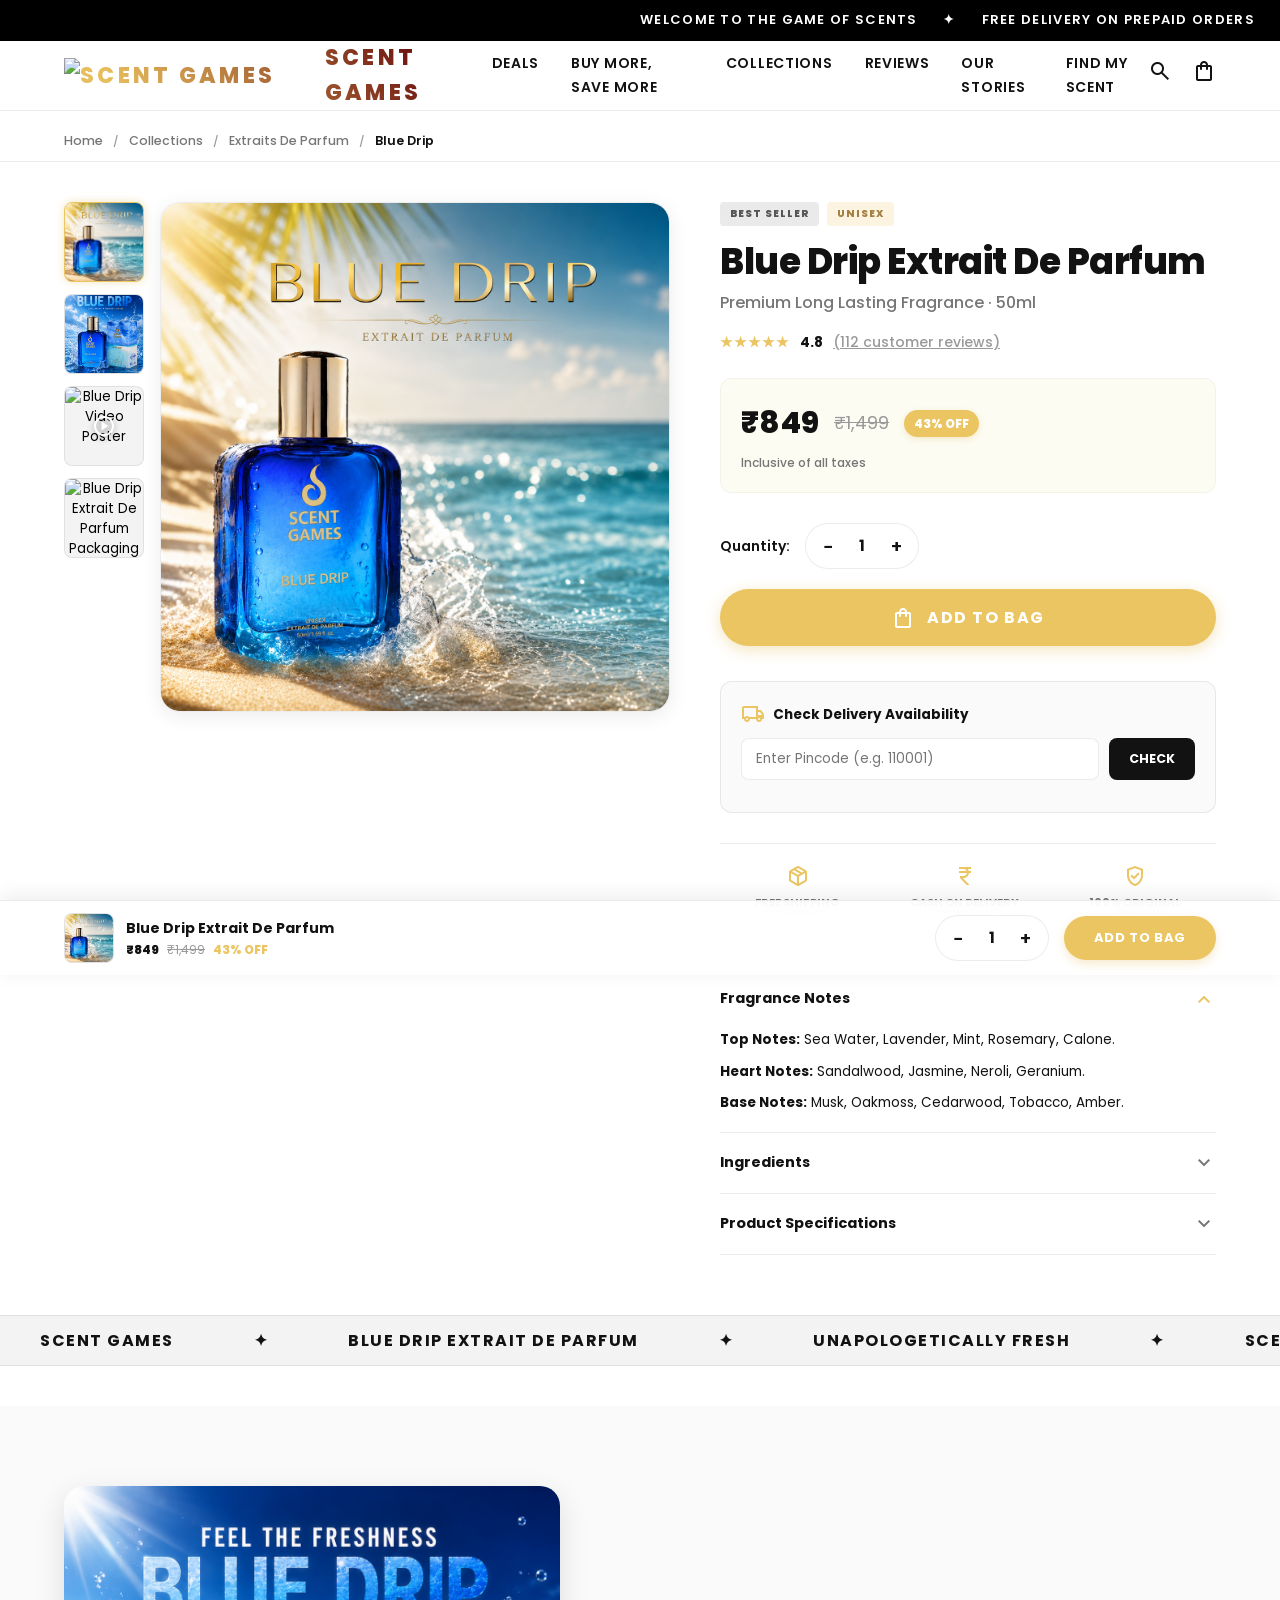
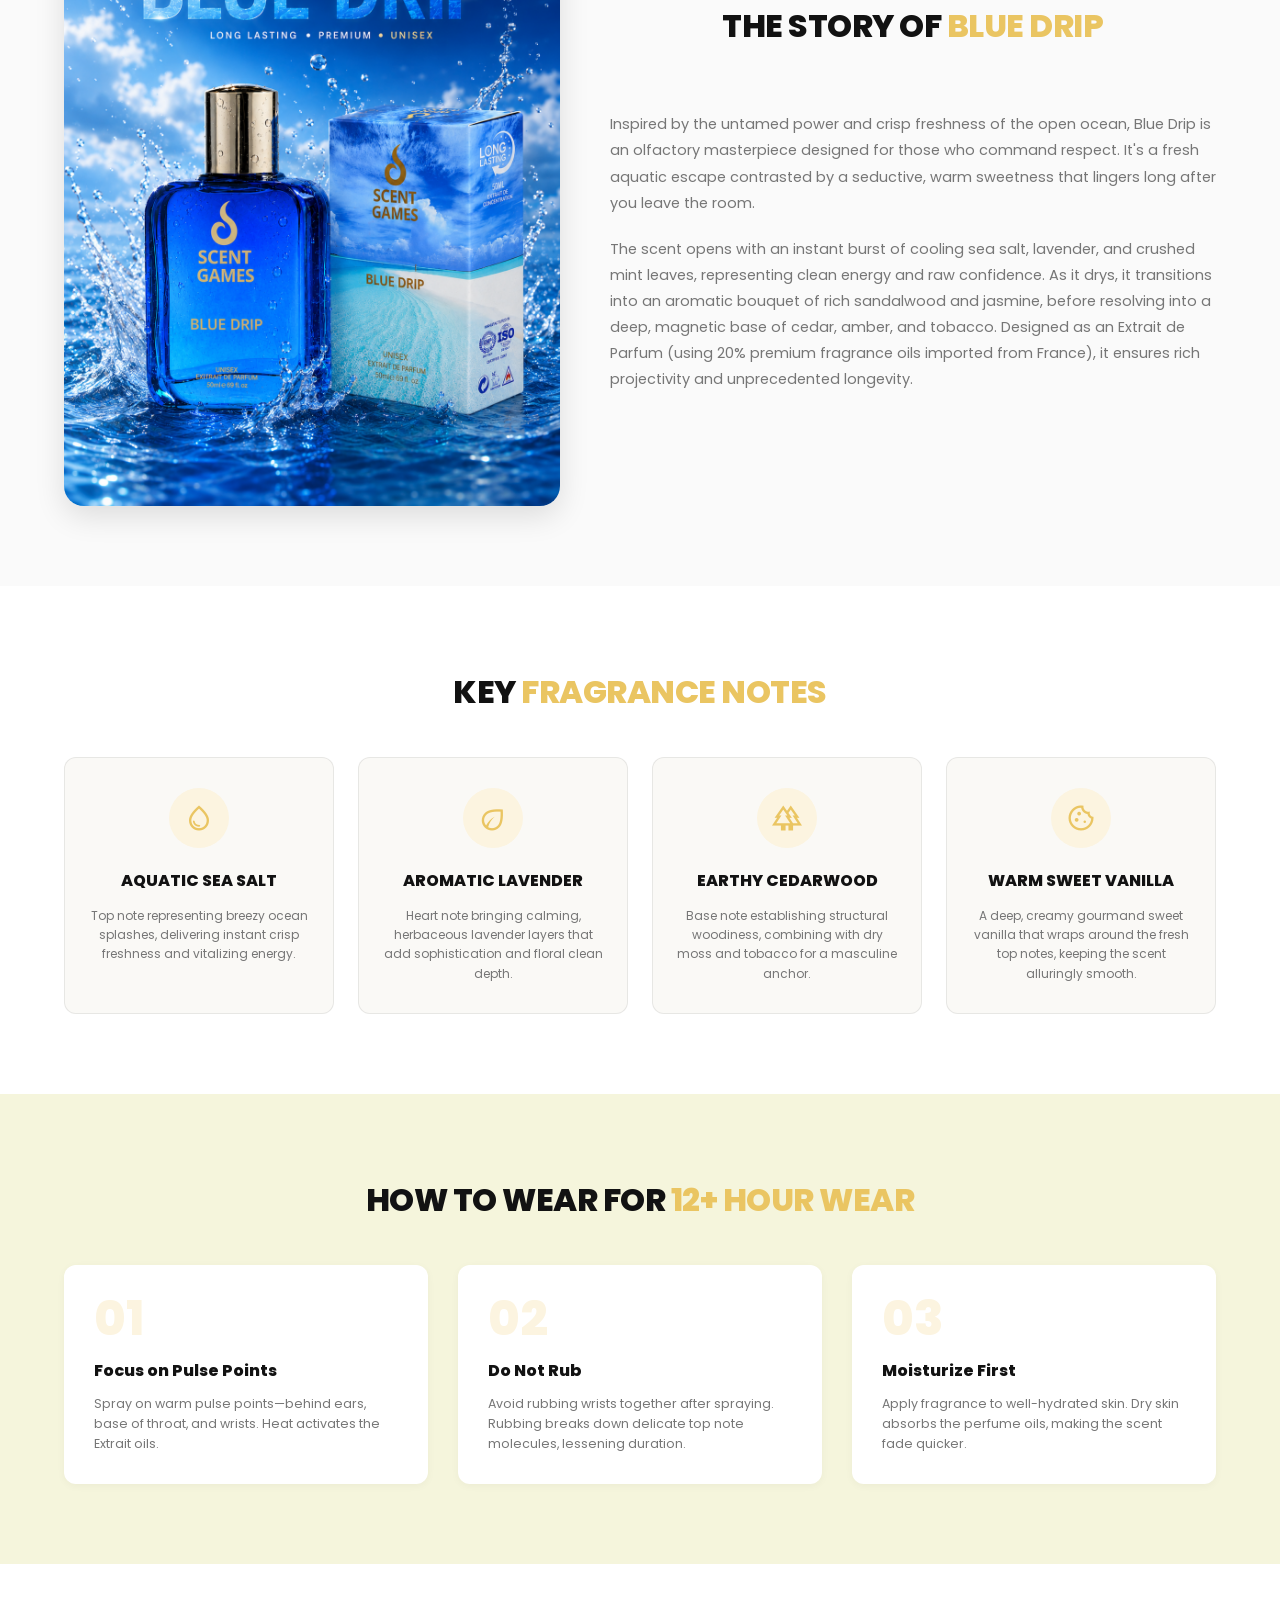
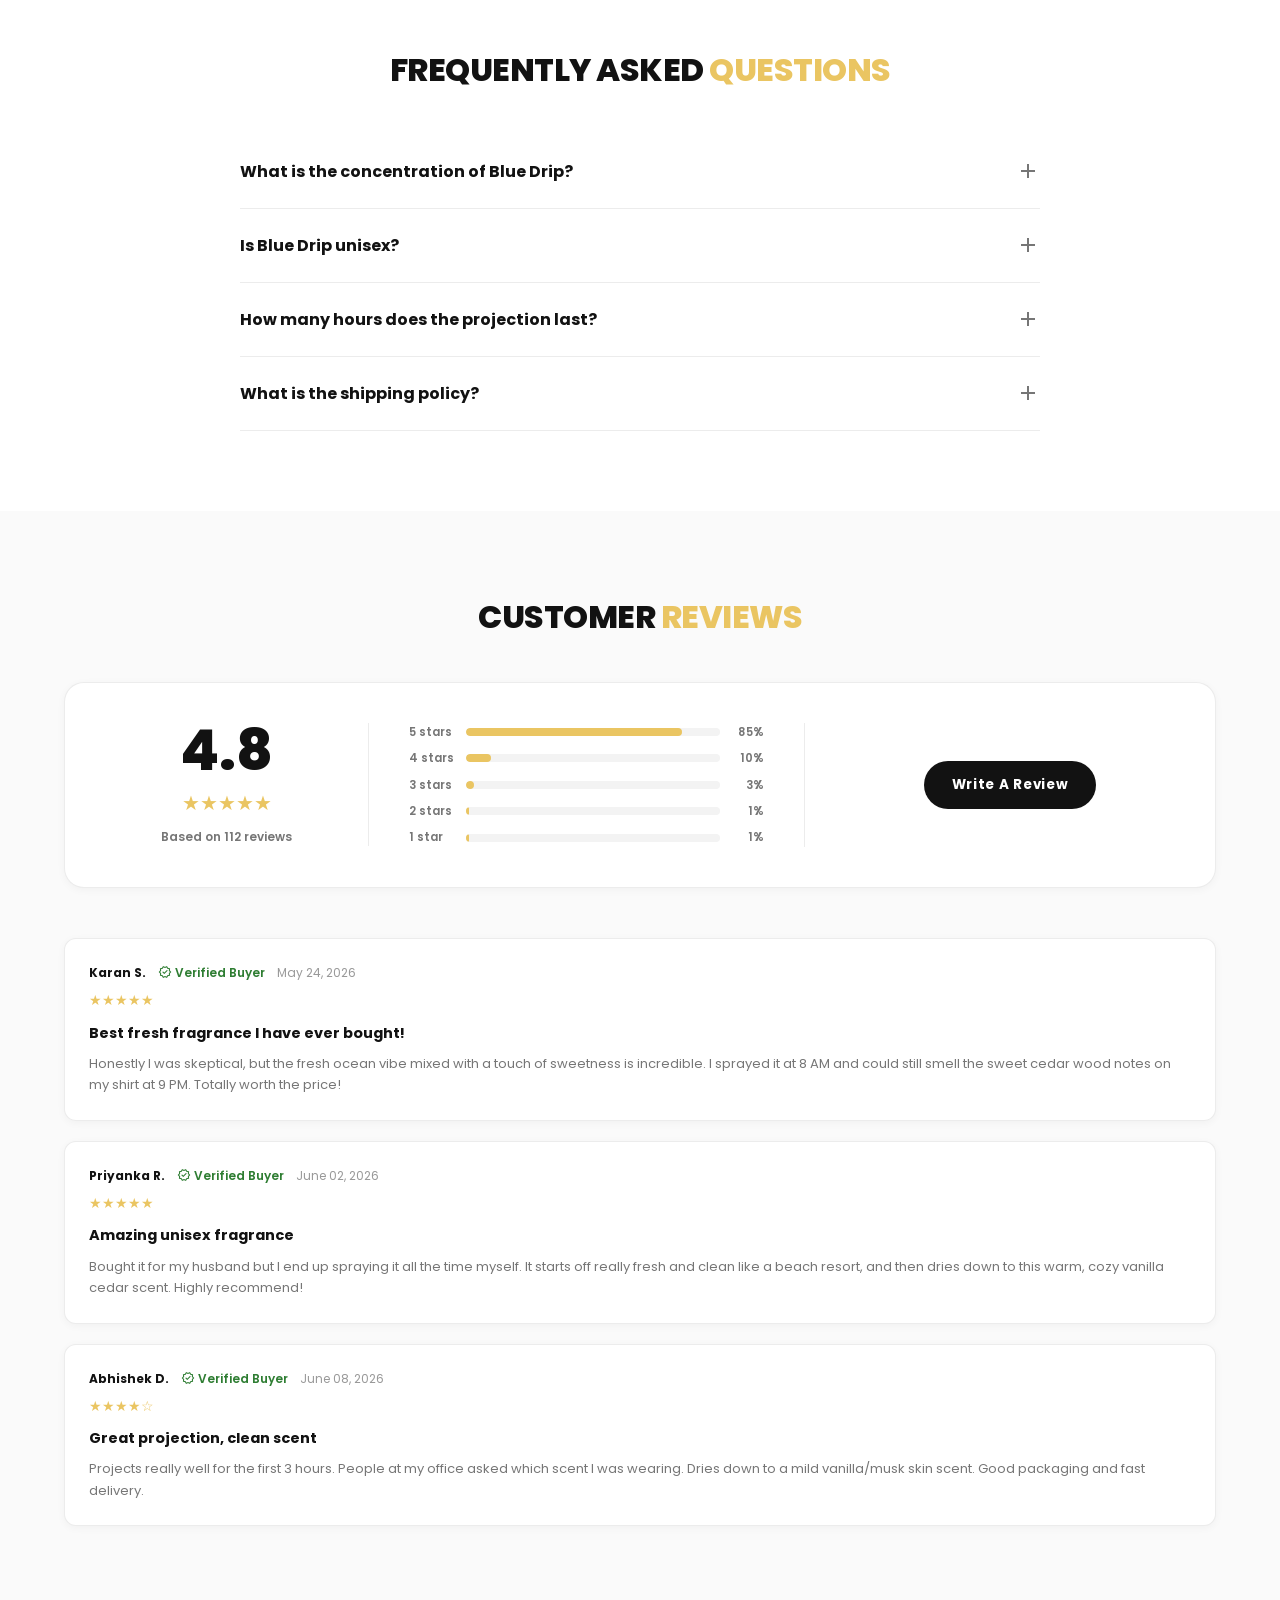
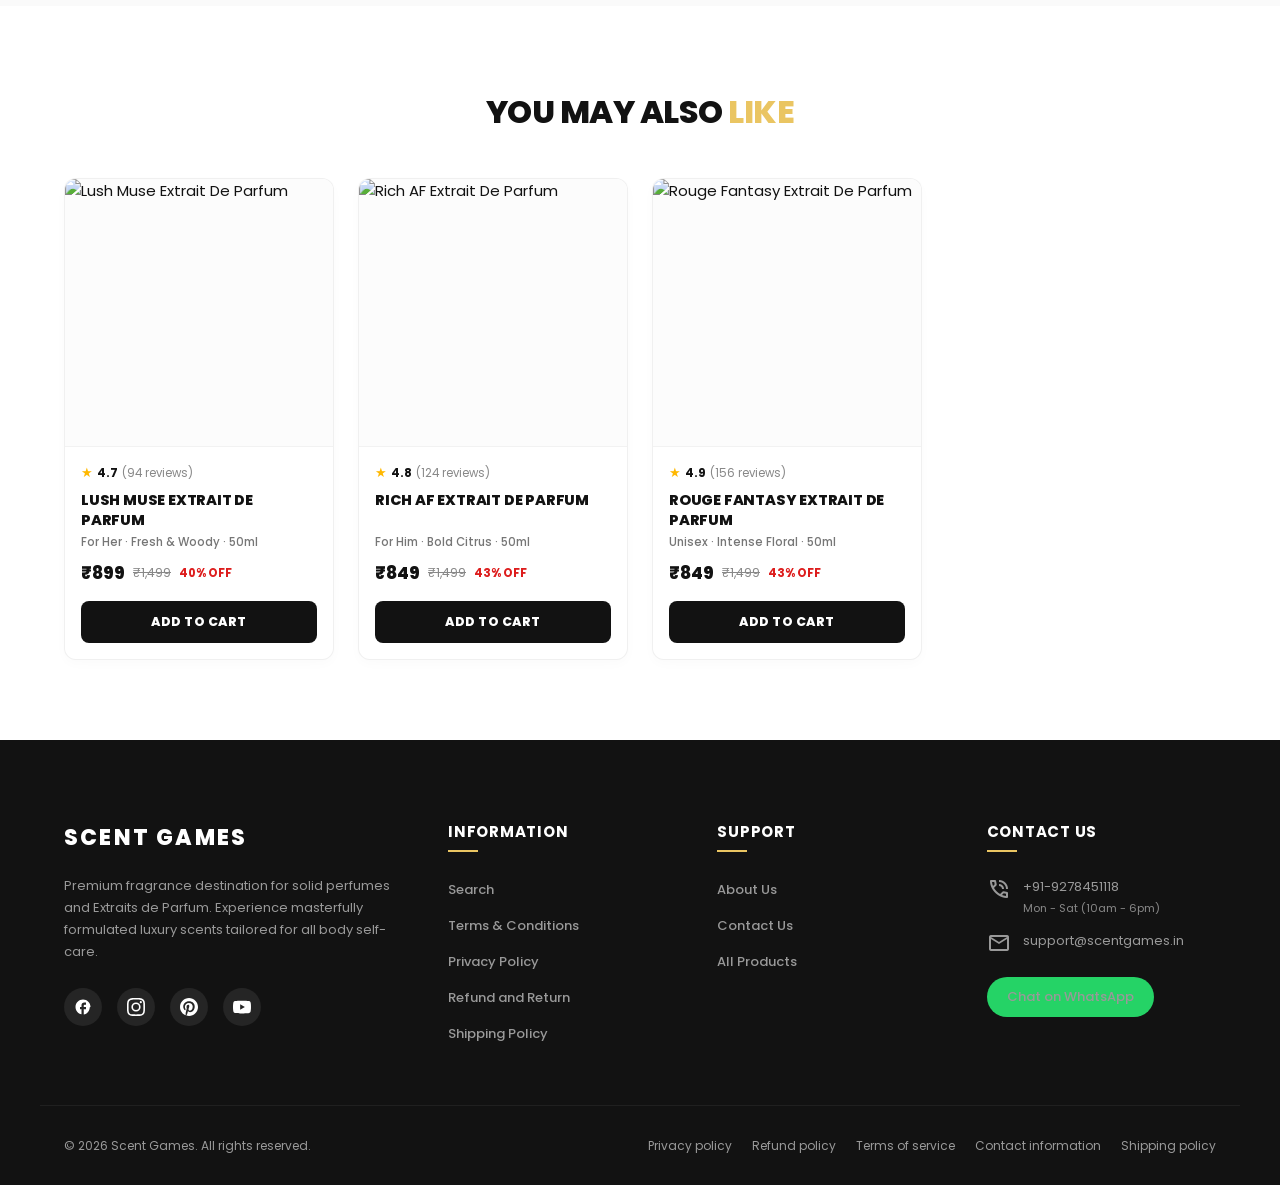
==== commit ea7dddbe: "Update product pages and add new RICH AF product page" ====
--- a/product-blue-drip.html
+++ b/product-blue-drip.html
@@ -149,7 +149,11 @@
               </div>
             </div>
 
-            <button type="button" class="product-cta-btn" id="main-add-to-bag">
+            <button type="button" class="product-cta-btn" id="main-add-to-bag"
+              data-id="single-blue-drip"
+              data-title="Blue Drip Extrait De Parfum - 50ml"
+              data-price="849"
+              data-img="https://scentgames.in/cdn/shop/files/34_400x400_crop_center.jpg?v=1777812440">
               <span class="material-symbols-outlined">shopping_bag</span>
               <span>ADD TO BAG</span>
             </button>
@@ -214,7 +218,7 @@
                 <span class="material-symbols-outlined accordion-icon">expand_more</span>
               </button>
               <div class="accordion-content">
-                <p>Alcohol Denat., Aqua (Water), Parfum (Fragrance), Linalool, Limonene, Benzyl Salicylate, Alpha-Isomethyl Ionone, Citral, Geraniol, Citronellol, Coumarin. Concentration: 20% Pure Oil Blend.</p>
+                <p>Alcohol Denat., Aqua (Water), Parfum (Fragrance), Linalool, Limonene, Benzyl Salicylate, Alpha-Isomethyl Ionone, Citral, Geraniol, Citronellol, Coumarin. Concentration: 30% Pure Perfume Oil (Extrait De Parfum).</p>
               </div>
             </div>
 
@@ -232,7 +236,7 @@
                   </tr>
                   <tr>
                     <th>Concentration</th>
-                    <td>Extrait De Parfum</td>
+                    <td>Extrait De Parfum (30% Pure Perfume Oil)</td>
                   </tr>
                   <tr>
                     <th>Longevity</th>
@@ -498,18 +502,20 @@
         <div class="products-grid">
           <!-- Product 1: Lush Muse -->
           <div class="product-card" data-product-id="single-lush-muse">
-            <div class="product-card__img-wrap">
-              <img src="https://scentgames.in/cdn/shop/files/55_400x400_crop_center.jpg?v=1777812439"
-                alt="Lush Muse Extrait De Parfum">
-              <img src="assets/images/LUSH MUSE PRODUCT IMAGE.png" alt="Lush Muse Product Image" class="hover-img">
-            </div>
+            <a href="product-lush-muse.html" class="product-card__media-link">
+              <div class="product-card__img-wrap">
+                <img src="https://scentgames.in/cdn/shop/files/55_400x400_crop_center.jpg?v=1777812439"
+                  alt="Lush Muse Extrait De Parfum">
+                <img src="assets/images/LUSH MUSE PRODUCT IMAGE.png" alt="Lush Muse Product Image" class="hover-img">
+              </div>
+            </a>
             <div class="product-card__details">
               <div class="product-card__rating">
                 <span class="star-icon">★</span>
                 <span class="rating-value">4.7</span>
                 <span class="rating-count">(94 reviews)</span>
               </div>
-              <h3 class="product-card__title"><a href="index.html">Lush Muse Extrait De Parfum</a></h3>
+              <h3 class="product-card__title"><a href="product-lush-muse.html">Lush Muse Extrait De Parfum</a></h3>
               <p class="product-card__subtitle">For Her · Fresh & Woody · 50ml</p>
               <div class="product-card__price-row">
                 <span class="price-current">₹899</span>
@@ -526,18 +532,20 @@
 
           <!-- Product 2: Rich AF -->
           <div class="product-card" data-product-id="single-rich-af">
-            <div class="product-card__img-wrap">
-              <img src="https://scentgames.in/cdn/shop/files/69_400x400_crop_center.jpg?v=1777812440"
-                alt="Rich AF Extrait De Parfum">
-              <img src="assets/images/RICH AF PRODUCT IMAGE.png" alt="Rich AF Product Image" class="hover-img">
-            </div>
+            <a href="product-rich-af.html" class="product-card__media-link">
+              <div class="product-card__img-wrap">
+                <img src="https://scentgames.in/cdn/shop/files/69_400x400_crop_center.jpg?v=1777812440"
+                  alt="Rich AF Extrait De Parfum">
+                <img src="assets/images/RICH AF PRODUCT IMAGE.png" alt="Rich AF Product Image" class="hover-img">
+              </div>
+            </a>
             <div class="product-card__details">
               <div class="product-card__rating">
                 <span class="star-icon">★</span>
                 <span class="rating-value">4.8</span>
                 <span class="rating-count">(124 reviews)</span>
               </div>
-              <h3 class="product-card__title"><a href="index.html">Rich AF Extrait De Parfum</a></h3>
+              <h3 class="product-card__title"><a href="product-rich-af.html">Rich AF Extrait De Parfum</a></h3>
               <p class="product-card__subtitle">For Him · Bold Citrus · 50ml</p>
               <div class="product-card__price-row">
                 <span class="price-current">₹849</span>
@@ -606,7 +614,11 @@
           <span class="qty-val" id="sticky-qty-value">1</span>
           <button class="qty-btn" id="sticky-qty-inc">+</button>
         </div>
-        <button class="sticky-add-btn" id="sticky-add-to-bag">
+        <button class="sticky-add-btn" id="sticky-add-to-bag"
+          data-id="single-blue-drip"
+          data-title="Blue Drip Extrait De Parfum - 50ml"
+          data-price="849"
+          data-img="https://scentgames.in/cdn/shop/files/34_400x400_crop_center.jpg?v=1777812440">
           ADD TO BAG
         </button>
       </div>
--- a/index.css
+++ b/index.css
@@ -1746,6 +1746,107 @@
 .cart-checkout-btn:hover {
   background-color: var(--color-accent-purple);
   transform: translateY(-2px);
+}
+
+/* ── CART PINCODE CHECKER STYLES ──────────────────────────────────────── */
+.cart-pincode-checker {
+  margin-top: 15px;
+  margin-bottom: 20px;
+  border-top: 1px dashed var(--border-color);
+  padding-top: 15px;
+}
+
+.pincode-label {
+  display: block;
+  font-size: 1.25rem;
+  font-weight: 700;
+  margin-bottom: 8px;
+  color: var(--color-text-primary);
+  text-transform: uppercase;
+  letter-spacing: 0.5px;
+}
+
+.pincode-input-row {
+  display: flex;
+  gap: 8px;
+  margin-bottom: 12px;
+}
+
+.pincode-input-row input {
+  flex-grow: 1;
+  padding: 10px 14px;
+  border: 1px solid rgba(18, 18, 18, 0.15);
+  border-radius: var(--border-radius-sm);
+  font-size: 1.3rem;
+  font-family: inherit;
+  outline: none;
+  transition: border-color var(--transition-fast), box-shadow var(--transition-fast);
+}
+
+.pincode-input-row input:focus {
+  border-color: var(--color-accent-purple);
+  box-shadow: 0 0 0 3px rgba(109, 56, 139, 0.1);
+}
+
+.pincode-input-row button {
+  padding: 10px 20px;
+  background-color: var(--color-text-primary);
+  color: var(--color-text-white);
+  font-size: 1.3rem;
+  font-weight: 700;
+  border-radius: var(--border-radius-sm);
+  transition: all var(--transition-fast);
+}
+
+.pincode-input-row button:hover {
+  background-color: var(--color-accent-purple);
+}
+
+.pincode-result-box {
+  display: none;
+  font-size: 1.25rem;
+  line-height: 1.5;
+  border-radius: var(--border-radius-sm);
+  padding: 12px;
+  animation: pincodeFadeIn 0.3s ease forwards;
+}
+
+@keyframes pincodeFadeIn {
+  from { opacity: 0; transform: translateY(5px); }
+  to { opacity: 1; transform: translateY(0); }
+}
+
+.pincode-result-box.success {
+  display: block;
+  background-color: rgba(109, 56, 139, 0.05);
+  border: 1px dashed rgba(109, 56, 139, 0.2);
+  color: var(--color-text-primary);
+}
+
+.pincode-result-box.error {
+  display: block;
+  background-color: rgba(221, 29, 29, 0.05);
+  border: 1px dashed rgba(221, 29, 29, 0.2);
+  color: var(--color-accent-bright-red);
+}
+
+.pincode-result-box strong {
+  font-weight: 700;
+}
+
+.pincode-result-box div {
+  margin-bottom: 4px;
+}
+.pincode-result-box div:last-child {
+  margin-bottom: 0;
+}
+
+.policy-delivery-est {
+  display: block;
+  font-size: 1.2rem;
+  color: var(--color-accent-purple);
+  margin-top: 4px;
+  font-weight: 600;
 }
 
 /* ── FOOTER ───────────────────────────────────────────────────────────── */
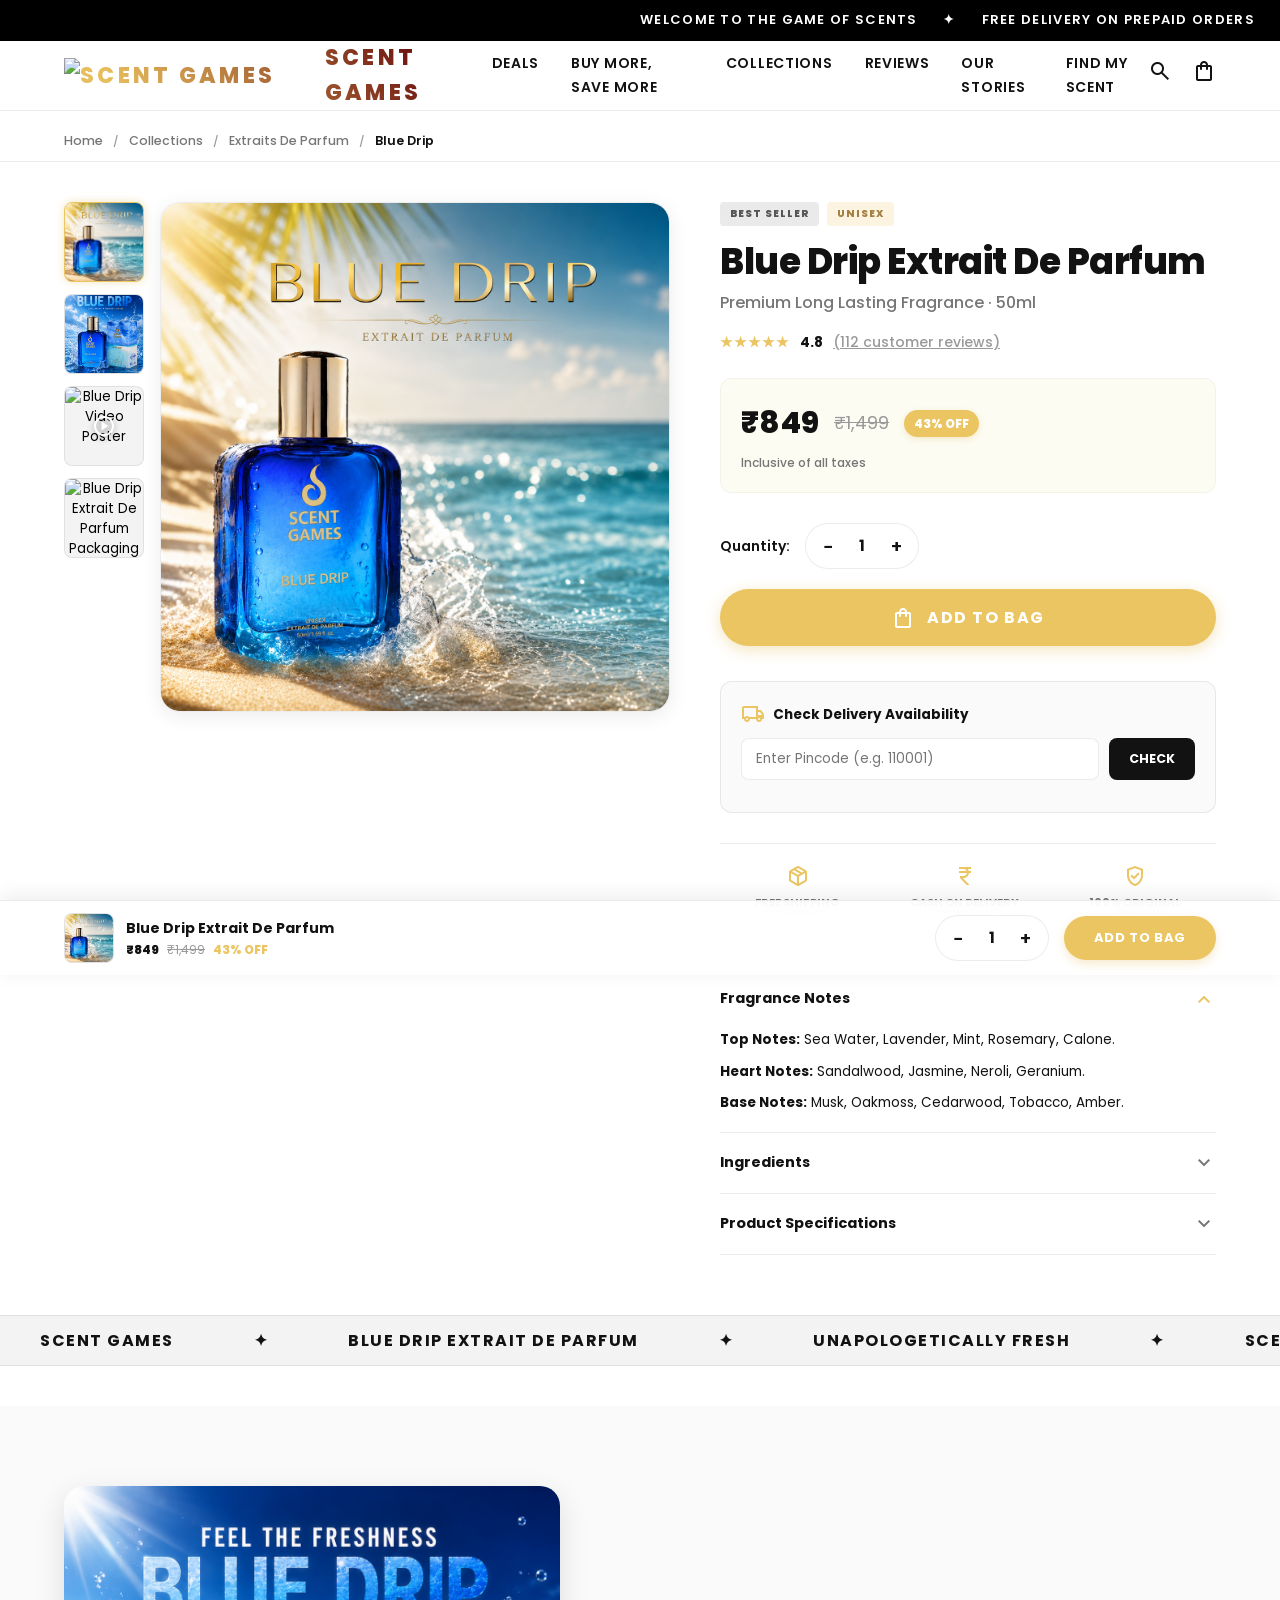
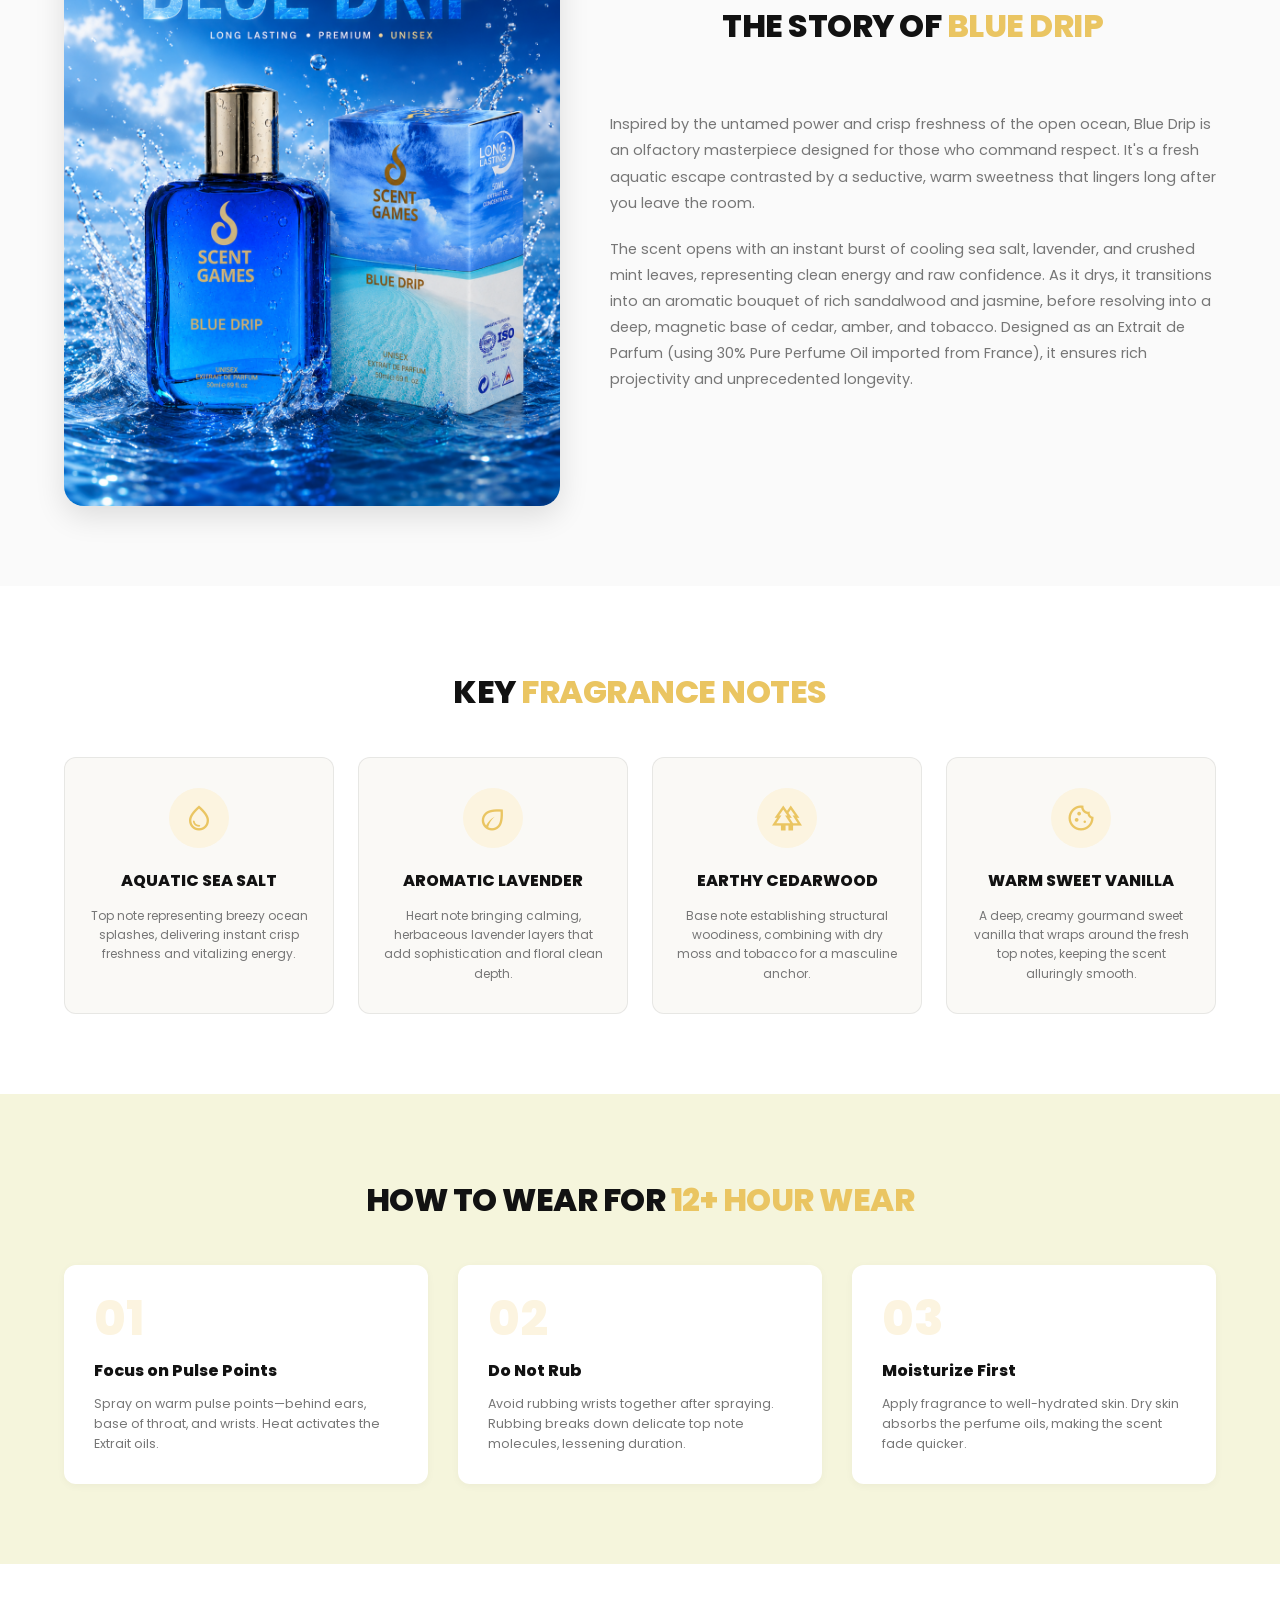
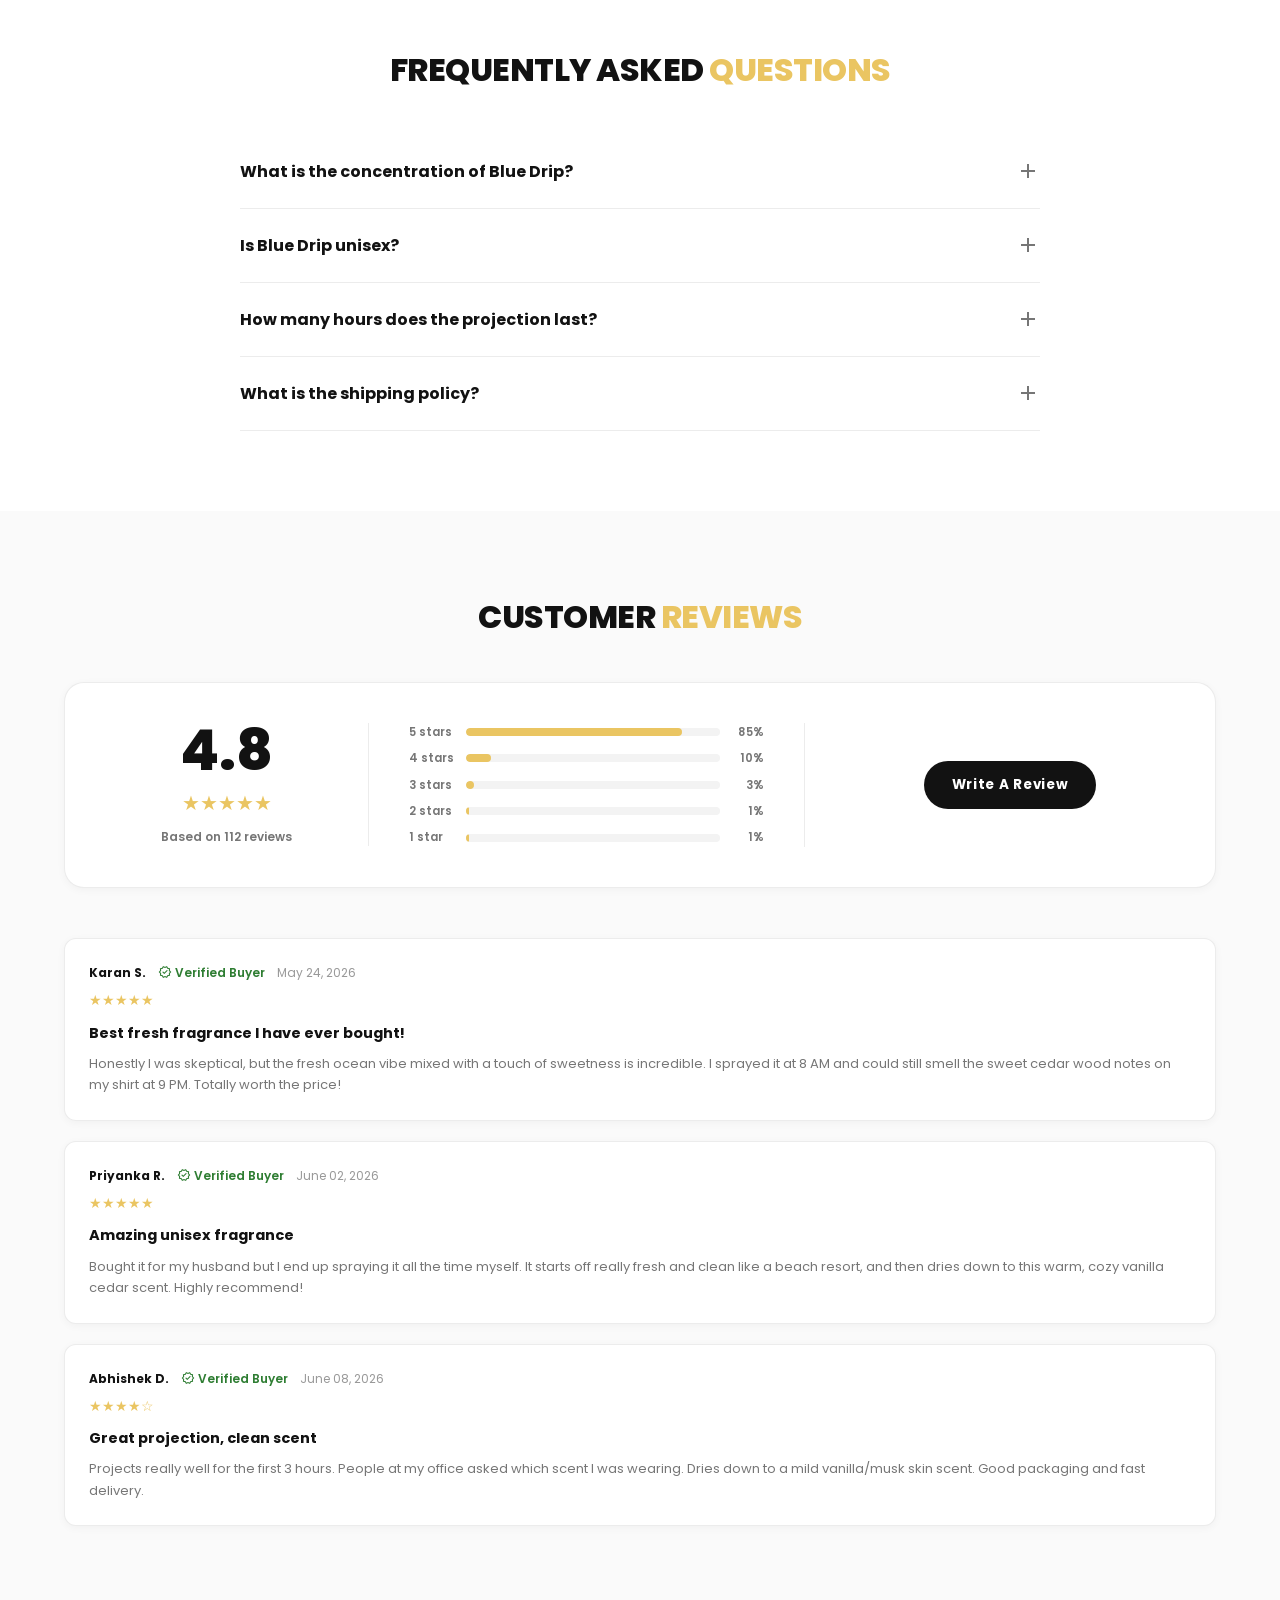
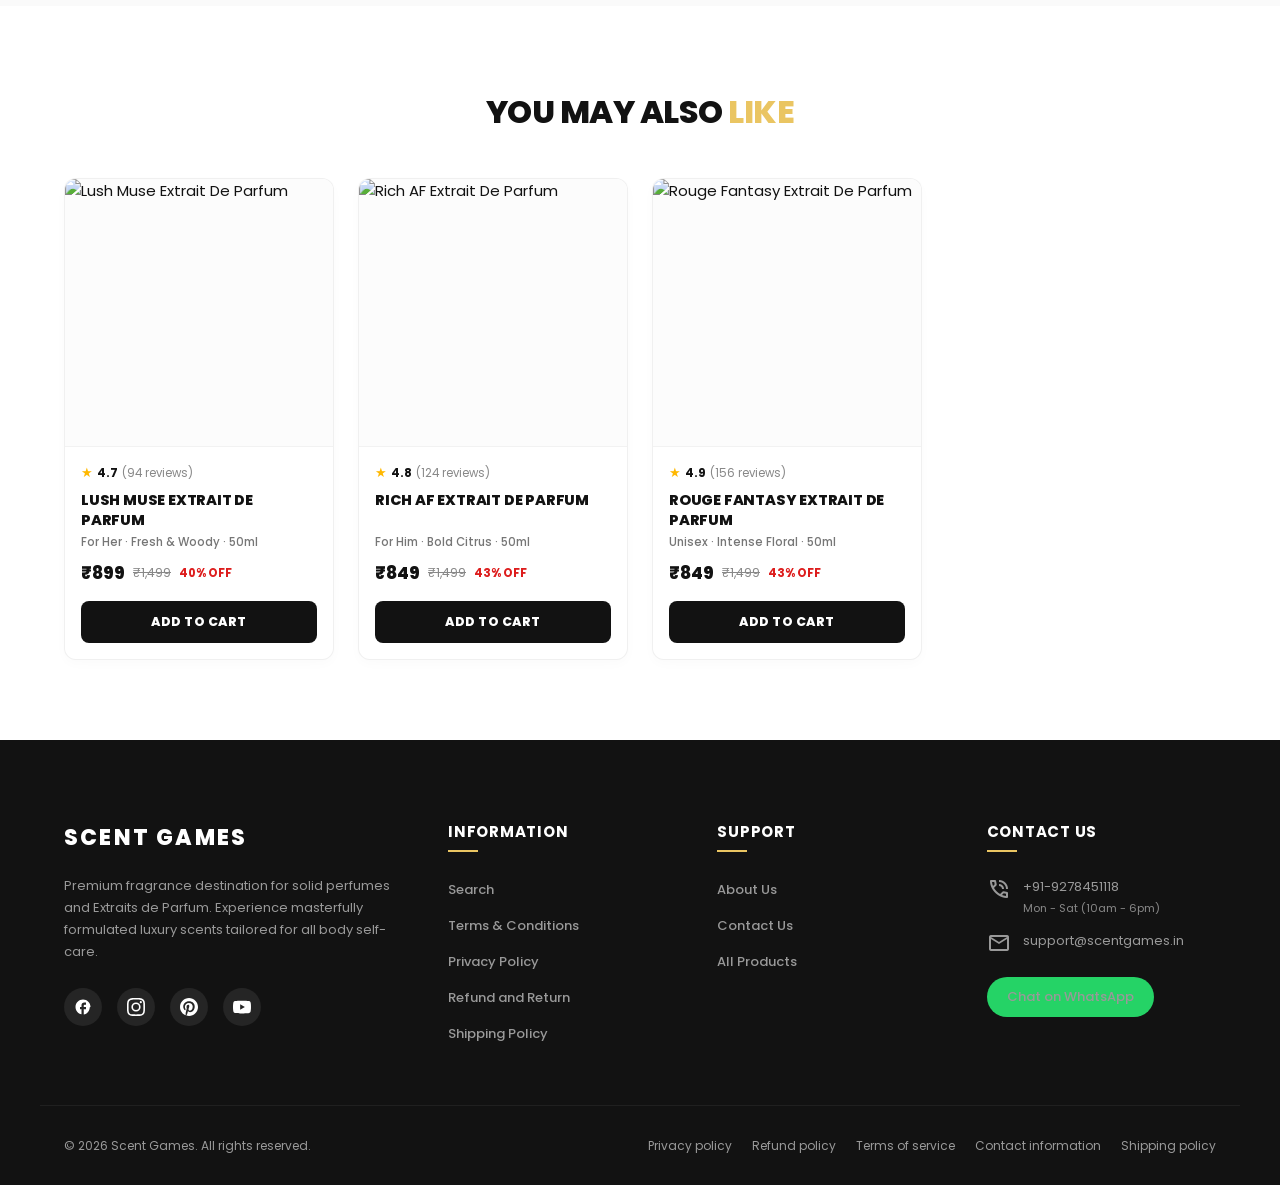
==== commit e05aaedc: "Update perfume oil concentration from 20% to 30% Pure Perfume Oil across all product pages" ====
--- a/product-blue-drip.html
+++ b/product-blue-drip.html
@@ -288,7 +288,7 @@
         <div class="story-text-wrap">
           <h2 class="section-title text-left">THE STORY OF <span class="title-highlight">BLUE DRIP</span></h2>
           <p class="story-p">Inspired by the untamed power and crisp freshness of the open ocean, Blue Drip is an olfactory masterpiece designed for those who command respect. It's a fresh aquatic escape contrasted by a seductive, warm sweetness that lingers long after you leave the room.</p>
-          <p class="story-p">The scent opens with an instant burst of cooling sea salt, lavender, and crushed mint leaves, representing clean energy and raw confidence. As it drys, it transitions into an aromatic bouquet of rich sandalwood and jasmine, before resolving into a deep, magnetic base of cedar, amber, and tobacco. Designed as an Extrait de Parfum (using 20% premium fragrance oils imported from France), it ensures rich projectivity and unprecedented longevity.</p>
+          <p class="story-p">The scent opens with an instant burst of cooling sea salt, lavender, and crushed mint leaves, representing clean energy and raw confidence. As it drys, it transitions into an aromatic bouquet of rich sandalwood and jasmine, before resolving into a deep, magnetic base of cedar, amber, and tobacco. Designed as an Extrait de Parfum (using 30% Pure Perfume Oil imported from France), it ensures rich projectivity and unprecedented longevity.</p>
         </div>
       </div>
     </section>
@@ -370,7 +370,7 @@
               <span class="material-symbols-outlined faq-icon">add</span>
             </button>
             <div class="faq-answer">
-              <p>Blue Drip is formulated as an **Extrait De Parfum** containing 20% pure fragrance oils imported from France. This is the highest concentration available, making it far longer-lasting than standard Eau de Toilette (EDT) or Eau de Parfum (EDP).</p>
+              <p>Blue Drip is formulated as an **Extrait De Parfum** containing 30% Pure Perfume Oil imported from France. This is the highest concentration available, making it far longer-lasting than standard Eau de Toilette (EDT) or Eau de Parfum (EDP).</p>
             </div>
           </div>
 
@@ -562,18 +562,20 @@
 
           <!-- Product 3: Rouge Fantasy -->
           <div class="product-card" data-product-id="single-rouge-fantasy">
-            <div class="product-card__img-wrap">
-              <img src="https://scentgames.in/cdn/shop/files/48_400x400_crop_center.jpg?v=1777812073"
-                alt="Rouge Fantasy Extrait De Parfum">
-              <img src="assets/images/ROUGE FANTASY PRODUCT IMAGE.png" alt="Rouge Fantasy Product Image" class="hover-img">
-            </div>
+            <a href="product-rouge-fantasy.html" class="product-card__media-link">
+              <div class="product-card__img-wrap">
+                <img src="https://scentgames.in/cdn/shop/files/48_400x400_crop_center.jpg?v=1777812073"
+                  alt="Rouge Fantasy Extrait De Parfum">
+                <img src="assets/images/ROUGE FANTASY PRODUCT IMAGE.png" alt="Rouge Fantasy Product Image" class="hover-img">
+              </div>
+            </a>
             <div class="product-card__details">
               <div class="product-card__rating">
                 <span class="star-icon">★</span>
                 <span class="rating-value">4.9</span>
                 <span class="rating-count">(156 reviews)</span>
               </div>
-              <h3 class="product-card__title"><a href="index.html">Rouge Fantasy Extrait De Parfum</a></h3>
+              <h3 class="product-card__title"><a href="product-rouge-fantasy.html">Rouge Fantasy Extrait De Parfum</a></h3>
               <p class="product-card__subtitle">Unisex · Intense Floral · 50ml</p>
               <div class="product-card__price-row">
                 <span class="price-current">₹849</span>
--- a/index.css
+++ b/index.css
@@ -4554,9 +4554,242 @@
 
   .pincode-input-row {
     flex-direction: column;
+    gap: 8px;
+  }
+
+  .pincode-input-row input {
+    width: 100%;
   }
 
   .pincode-input-row button {
+    width: 100%;
     padding: 12px;
   }
+
+  .cart-pincode-checker {
+    padding-top: 12px;
+    margin-top: 10px;
+    margin-bottom: 15px;
+  }
+
+  .pincode-label {
+    font-size: 1.15rem;
+    margin-bottom: 6px;
+  }
+
+  .pincode-result-box {
+    font-size: 1.15rem;
+    padding: 10px;
+  }
+}
+
+/* ── SEARCH OVERLAY STYLES ────────────────────────────────────────────── */
+.search-modal-overlay {
+  display: none;
+  position: fixed;
+  inset: 0;
+  background-color: rgba(0, 0, 0, 0.4);
+  backdrop-filter: blur(5px);
+  -webkit-backdrop-filter: blur(5px);
+  z-index: 2000;
+  opacity: 0;
+  transition: opacity var(--transition-normal);
+}
+
+.search-modal-overlay.active {
+  display: block;
+  opacity: 1;
+}
+
+.search-modal {
+  display: none;
+  position: fixed;
+  inset: 0;
+  width: 100%;
+  height: 100%;
+  background: #faf9f6;
+  z-index: 2001;
+  overflow-y: auto;
+  opacity: 0;
+  transform: translateY(-30px);
+  transition: opacity 0.35s ease, transform 0.35s ease;
+}
+
+.search-modal.active {
+  display: block;
+  opacity: 1;
+  transform: translateY(0);
+}
+
+.search-modal__inner {
+  max-width: 760px;
+  margin: 0 auto;
+  padding: 6rem 2rem;
+  position: relative;
+}
+
+.search-modal__close {
+  position: fixed;
+  top: 1.4rem;
+  right: 1.8rem;
+  background: #121212;
+  border: none;
+  font-size: 1.1rem;
+  cursor: pointer;
+  color: #fff;
+  width: 42px;
+  height: 42px;
+  display: flex;
+  align-items: center;
+  justify-content: center;
+  border-radius: 50%;
+  z-index: 2002;
+  box-shadow: 0 4px 16px rgba(0, 0, 0, 0.18);
+  transition: background 0.2s, transform 0.2s;
+}
+
+.search-modal__close:hover {
+  background: var(--color-accent-purple);
+  transform: scale(1.08);
+}
+
+.search-modal__title {
+  font-size: 2.6rem;
+  font-weight: 800;
+  margin-bottom: 2.5rem;
+  color: var(--color-text-primary);
+  text-transform: uppercase;
+  letter-spacing: -0.5px;
+  text-align: center;
+}
+
+.search-input-wrap {
+  display: flex;
+  align-items: center;
+  background: #ffffff;
+  border: 1.5px solid rgba(18, 18, 18, 0.12);
+  border-radius: 50px;
+  padding: 8px 24px;
+  margin-bottom: 30px;
+  box-shadow: var(--shadow-sm);
+  transition: border-color var(--transition-fast), box-shadow var(--transition-fast);
+}
+
+.search-input-wrap:focus-within {
+  border-color: var(--color-accent-purple);
+  box-shadow: 0 0 0 4px rgba(109, 56, 139, 0.08);
+}
+
+.search-input-icon {
+  color: var(--color-text-muted);
+  font-size: 2.2rem;
+  margin-right: 12px;
+}
+
+#search-input {
+  flex-grow: 1;
+  border: none;
+  background: none;
+  outline: none;
+  font-size: 1.6rem;
+  font-family: inherit;
+  color: var(--color-text-primary);
+  padding: 6px 0;
+}
+
+#search-input::placeholder {
+  color: var(--color-text-light);
+}
+
+.search-clear-btn {
+  background: none;
+  border: none;
+  color: var(--color-text-light);
+  font-size: 1.4rem;
+  cursor: pointer;
+  padding: 4px;
+  transition: color var(--transition-fast);
+}
+
+.search-clear-btn:hover {
+  color: var(--color-text-primary);
+}
+
+.search-results-wrap {
+  display: flex;
+  flex-direction: column;
+  gap: 16px;
+}
+
+.search-result-item {
+  display: flex;
+  align-items: center;
+  background: #ffffff;
+  border: 1px solid rgba(18, 18, 18, 0.05);
+  border-radius: 12px;
+  padding: 14px 20px;
+  transition: all var(--transition-fast);
+  cursor: pointer;
+  box-shadow: var(--shadow-sm);
+}
+
+.search-result-item:hover {
+  transform: translateY(-2px);
+  border-color: var(--color-accent-purple);
+  box-shadow: var(--shadow-md);
+}
+
+.search-result-img {
+  width: 60px;
+  height: 60px;
+  border-radius: 8px;
+  object-fit: contain;
+  background: var(--color-bg-tertiary);
+  margin-right: 18px;
+  padding: 4px;
+}
+
+.search-result-info {
+  flex-grow: 1;
+}
+
+.search-result-name {
+  font-size: 1.45rem;
+  font-weight: 700;
+  color: var(--color-text-primary);
+  margin-bottom: 3px;
+  text-transform: uppercase;
+}
+
+.search-result-notes {
+  font-size: 1.15rem;
+  color: var(--color-accent-purple);
+  font-weight: 600;
+}
+
+.search-result-price {
+  font-size: 1.5rem;
+  font-weight: 800;
+  color: var(--color-text-primary);
+}
+
+.search-no-results {
+  text-align: center;
+  padding: 40px 20px;
+  color: var(--color-text-muted);
+}
+
+.search-no-results-icon {
+  font-size: 4rem;
+  margin-bottom: 12px;
+  color: var(--color-text-light);
+}
+
+.search-popular-title {
+  font-size: 1.3rem;
+  font-weight: 700;
+  color: var(--color-text-light);
+  text-transform: uppercase;
+  letter-spacing: 1px;
+  margin-bottom: 15px;
 }
